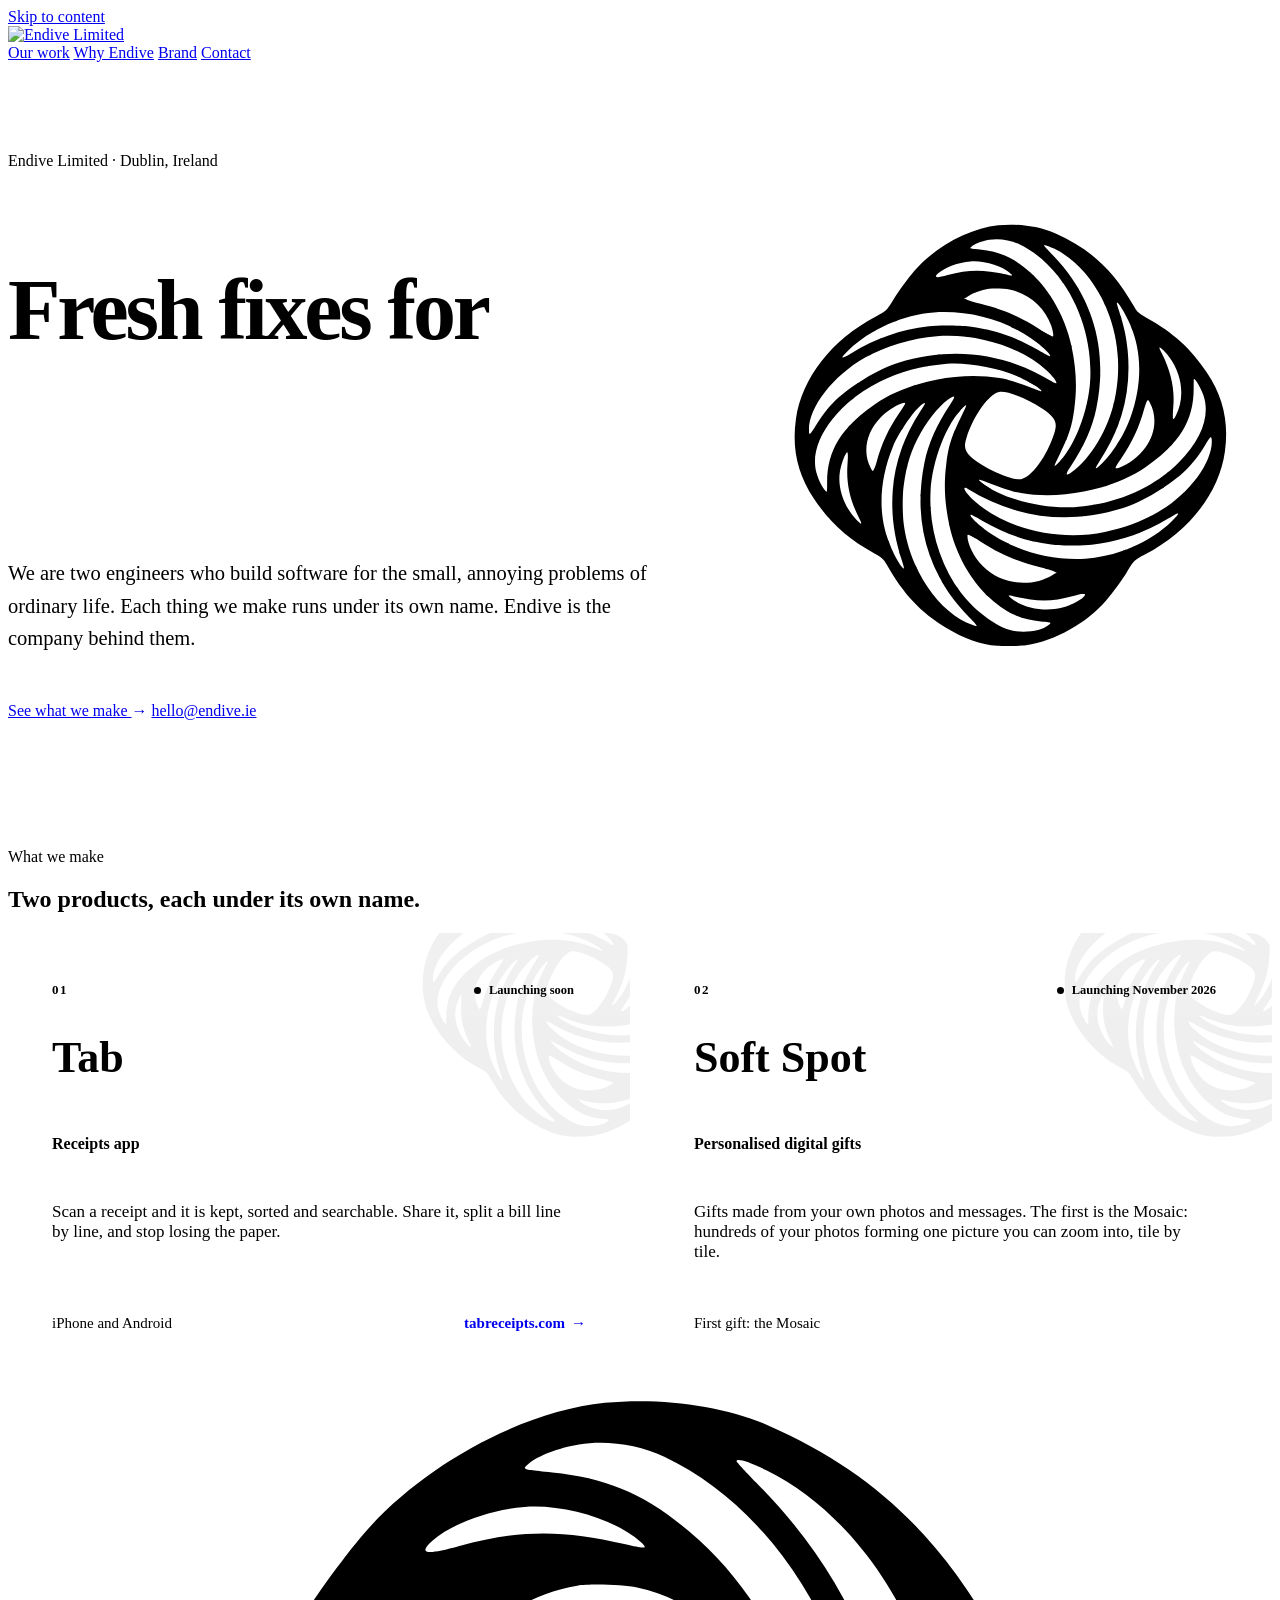
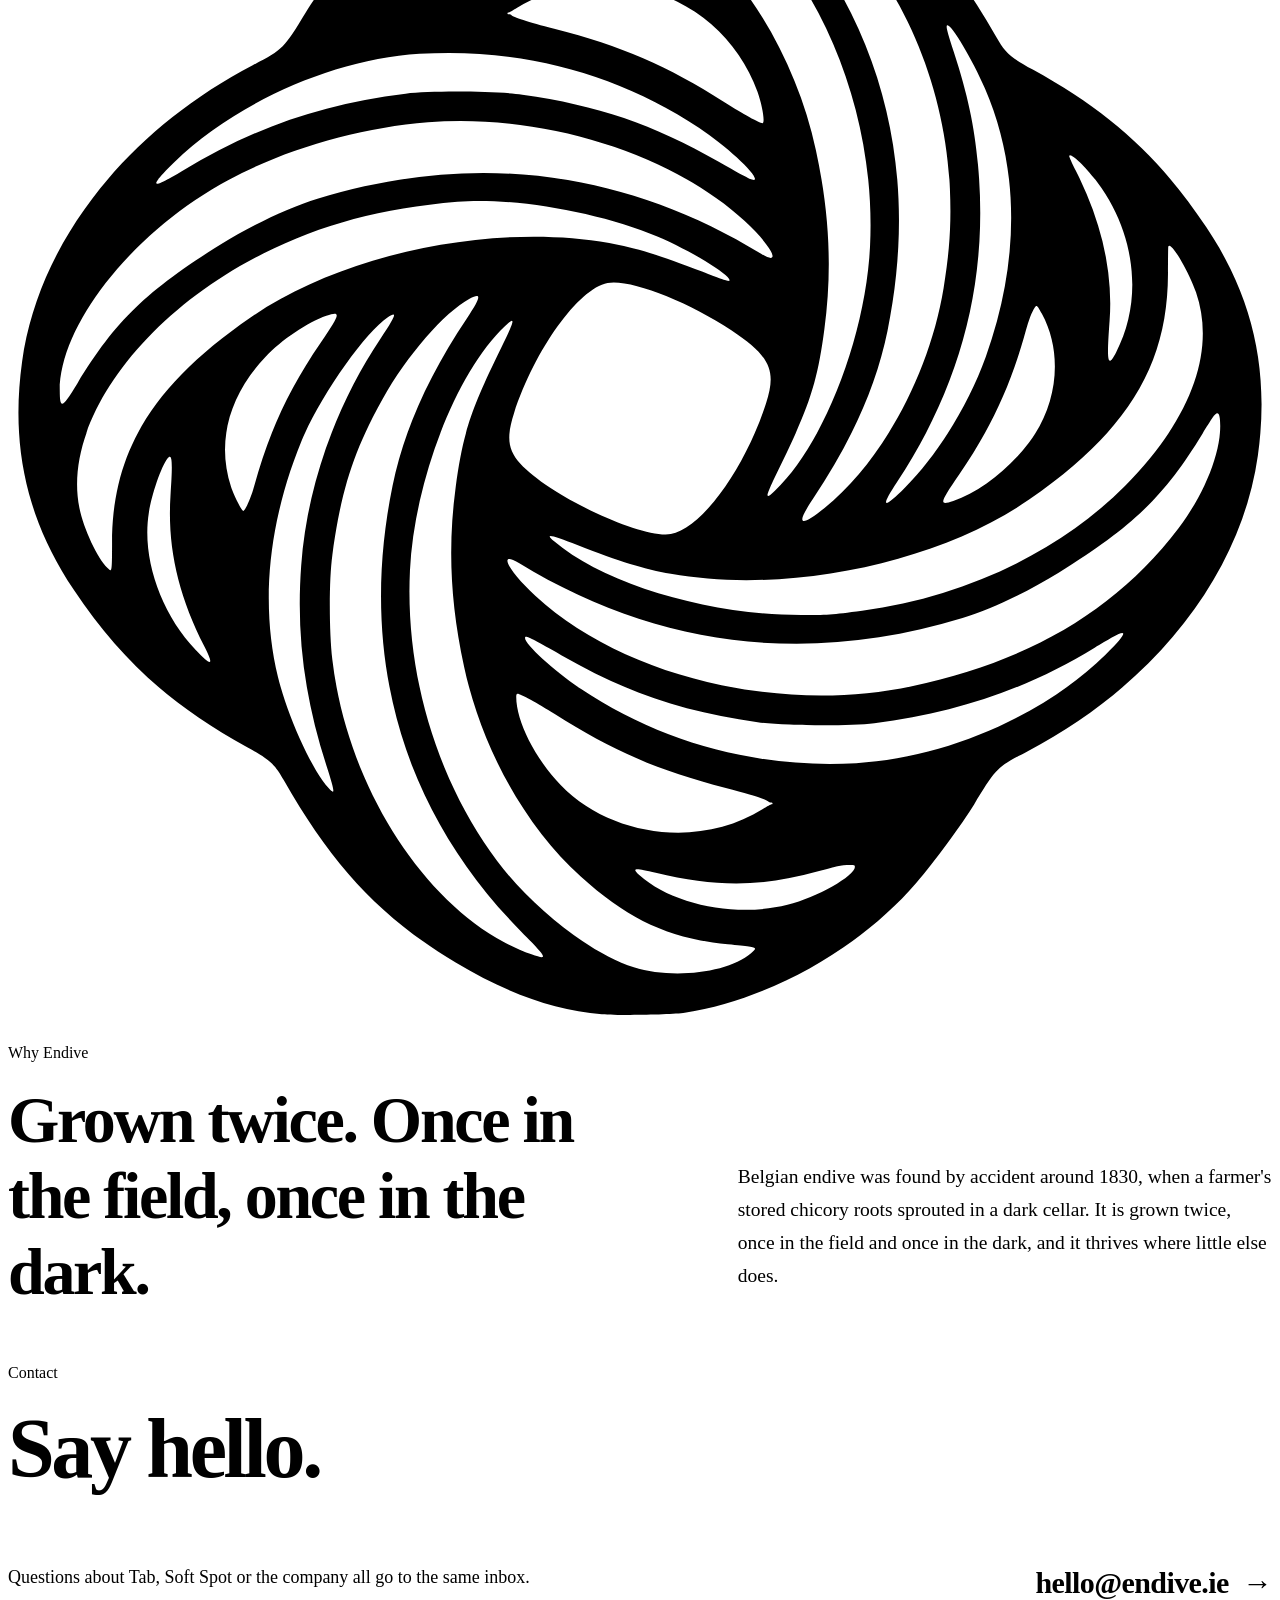
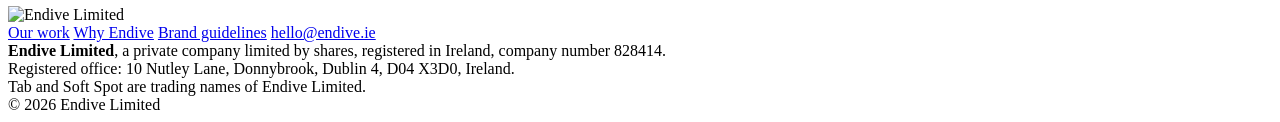
==== site/public/index.html @ 1403a579 "Rebrand the site with the new Endive logo and add brand guidelines - Home page rebuilt in the brand:" ====
<!doctype html>
<html lang="en-IE">
<head>
<meta charset="utf-8">
<meta name="viewport" content="width=device-width, initial-scale=1, viewport-fit=cover">
<title>Endive Limited · Fresh fixes for everyday life</title>
<meta name="description" content="Endive Limited is an Irish company of two engineers building software for the small, annoying problems of everyday life: Tab and Soft Spot.">
<link rel="canonical" href="https://endive.ie/">
<meta property="og:type" content="website">
<meta property="og:site_name" content="Endive Limited">
<meta property="og:title" content="Endive Limited · Fresh fixes for everyday life">
<meta property="og:description" content="Endive Limited is an Irish company of two engineers building software for the small, annoying problems of everyday life: Tab and Soft Spot.">
<meta property="og:url" content="https://endive.ie/">
<meta property="og:image" content="https://endive.ie/og-image.png">
<meta property="og:image:width" content="1200">
<meta property="og:image:height" content="630">
<meta property="og:image:alt" content="The Endive Limited logo">
<meta name="twitter:card" content="summary_large_image">
<link rel="icon" href="/favicon.ico" sizes="48x48">
<link rel="icon" href="/favicon.svg" type="image/svg+xml">
<link rel="apple-touch-icon" href="/apple-touch-icon.png">
<link rel="manifest" href="/site.webmanifest">
<meta name="theme-color" content="#F5F8F6" media="(prefers-color-scheme: light)">
<meta name="theme-color" content="#0B120E" media="(prefers-color-scheme: dark)">
<link rel="preconnect" href="https://fonts.googleapis.com">
<link rel="preconnect" href="https://fonts.gstatic.com" crossorigin>
<link rel="stylesheet" href="https://fonts.googleapis.com/css2?family=Montserrat:wght@400..800&display=swap">
<link rel="stylesheet" href="/assets/site.css">
<script src="/assets/site.js" defer></script>
<style>
/* Home: hero with the spinning emblem, the two products as cards, the name story on a deep-green band, then contact. */
.hero { padding-block: clamp(40px, 7vw, 96px) clamp(72px, 10vw, 128px); }
.hero .container { display: grid; grid-template-columns: minmax(0, 1.12fr) minmax(0, .88fr); gap: clamp(32px, 6vw, 88px); align-items: center; }
.hero-copy { display: grid; gap: 26px; justify-items: start; }
.hero h1 { font-size: clamp(44px, 7.2vw, 86px); letter-spacing: -0.038em; line-height: 1.0; font-weight: 750; }
.hero h1 .grad { background: linear-gradient(100deg, var(--green) 10%, var(--deep) 95%); -webkit-background-clip: text; background-clip: text; color: transparent; padding-bottom: .06em; }
@media (prefers-color-scheme: dark) { :root:not([data-theme="light"]) .hero h1 .grad { background-image: linear-gradient(100deg, #7DCAA1, #C6EBD6); } }
:root[data-theme="dark"] .hero h1 .grad { background-image: linear-gradient(100deg, #7DCAA1, #C6EBD6); }
.lede { font-size: clamp(18px, 1.75vw, 20.5px); color: var(--muted); max-width: 33em; line-height: 1.6; }
.stage { position: relative; display: grid; place-items: center; aspect-ratio: 1; border: 0; padding: 0; background: none; cursor: pointer; width: 100%; color: inherit; border-radius: 50%; -webkit-tap-highlight-color: transparent; }
.stage::before { content: ""; position: absolute; inset: 2%; border-radius: 50%; background: radial-gradient(circle at 50% 50%, var(--tint) 0%, var(--tint) 46%, transparent 70%); z-index: -1; }
.stage .emblem { width: 84%; }
.stage:focus-visible { outline-offset: 8px; }
@media (max-width: 860px) {
  .hero .container { grid-template-columns: 1fr; }
  .stage { order: -1; width: min(210px, 56vw); justify-self: start; margin-left: -3%; margin-bottom: -8px; }
}

/* Products */
.work { background: var(--surface); border-block: 1px solid var(--rule); }
.cards { display: grid; grid-template-columns: repeat(2, minmax(0, 1fr)); gap: 20px; }
.card { position: relative; overflow: hidden; isolation: isolate; background: var(--bg); border: 1px solid var(--rule); border-radius: 22px; padding: clamp(28px, 4vw, 44px); display: flex; flex-direction: column; gap: 16px; transition: transform .3s cubic-bezier(.2, .7, .2, 1), border-color .3s, box-shadow .3s; }
.card:hover { transform: translateY(-4px); border-color: color-mix(in srgb, var(--accent) 45%, var(--rule)); box-shadow: var(--shadow); }
.card-mark { position: absolute; z-index: -1; width: 320px; right: -110px; top: -110px; fill: var(--accent); opacity: .06; transition: transform 1.2s cubic-bezier(.2, .7, .2, 1); }
.card:hover .card-mark { transform: rotate(45deg); }
.card-top { display: flex; justify-content: space-between; align-items: center; gap: 12px; }
.num { font-size: 13px; font-weight: 700; letter-spacing: .12em; color: var(--muted); }
.pill { display: inline-flex; align-items: center; gap: 8px; font-size: 12.5px; font-weight: 700; padding: 6px 12px; border-radius: 999px; background: var(--tint); color: var(--accent); }
.pill::before { content: ""; width: 7px; height: 7px; border-radius: 50%; background: currentColor; }
.card h3 { font-size: clamp(34px, 3.8vw, 44px); margin-top: 12px; }
.kind { font-weight: 650; color: var(--accent); margin-top: -8px; }
.card p.desc { color: var(--muted); font-size: 17px; max-width: 30em; }
.card-foot { margin-top: auto; padding-top: 20px; border-top: 1px solid var(--rule); display: flex; justify-content: space-between; align-items: center; gap: 12px; flex-wrap: wrap; font-size: 15px; color: var(--muted); }
.card-foot a { font-weight: 650; text-decoration: none; display: inline-flex; gap: 6px; align-items: center; }
.card-foot a:hover .arrow { transform: translateX(3px); }
.arrow { display: inline-block; transition: transform .2s; }
@media (max-width: 760px) { .cards { grid-template-columns: 1fr; } }

/* Story */
.story .container { display: grid; grid-template-columns: minmax(0, 1.1fr) minmax(0, .9fr); gap: clamp(32px, 6vw, 96px); align-items: end; }
.story h2 { font-size: clamp(36px, 5.4vw, 66px); letter-spacing: -0.035em; margin-top: 20px; }
.story h2 span { color: var(--mint); }
.story p { font-size: clamp(17.5px, 1.6vw, 19.5px); color: var(--band-muted); line-height: 1.7; }
.story p + p { margin-top: 16px; }
.story strong { color: #FFFFFF; font-weight: 650; }
@media (max-width: 860px) { .story .container { grid-template-columns: 1fr; } }

/* Contact */
.contact .container { display: grid; grid-template-columns: minmax(0, 1fr) auto; gap: 32px 64px; align-items: end; }
.contact h2 { font-size: clamp(44px, 7vw, 84px); letter-spacing: -0.04em; }
.contact p { color: var(--muted); font-size: 18px; margin-top: 18px; max-width: 30em; }
.mail { display: inline-flex; align-items: center; gap: 14px; font-size: clamp(22px, 2.6vw, 30px); font-weight: 700; letter-spacing: -0.02em; text-decoration: none; color: var(--fg); padding-bottom: 6px; border-bottom: 3px solid var(--accent); }
.mail:hover { color: var(--accent); }
.mail:hover .arrow { transform: translateX(5px); }
@media (max-width: 760px) { .contact .container { grid-template-columns: 1fr; } }
</style>
</head>
<body>
<a class="skip" href="#main">Skip to content</a>
<header class="top">
  <div class="container">
    <a class="brandmark" href="/" aria-label="Endive Limited, home"><picture><source srcset="/brand/files/svg/endive-logo-horizontal-reversed.svg" media="(prefers-color-scheme: dark)"><img src="/brand/files/svg/endive-logo-horizontal.svg" alt="Endive Limited" width="117" height="40"></picture></a>
    <nav class="nav" aria-label="Main">
      <a class="opt" href="#work">Our work</a>
      <a class="opt" href="#story">Why Endive</a>
      <a href="/brand/">Brand</a>
      <a class="nav-cta" href="mailto:hello@endive.ie">Contact</a>
    </nav>
  </div>
</header>
<main id="main">
  <!-- ---------- Hero ---------- -->
  <section class="hero">
    <div class="container">
      <div class="hero-copy">
        <span class="eyebrow">Endive Limited · Dublin, Ireland</span>
        <h1>Fresh fixes for <span class="grad">everyday&nbsp;life.</span></h1>
        <p class="lede">We are two engineers who build software for the small, annoying problems of ordinary life. Each thing we make runs under its own name. Endive is the company behind them.</p>
        <div class="actions">
          <a class="btn primary" href="#work">See what we make <span class="arrow" aria-hidden="true">→</span></a>
          <a class="btn ghost" href="mailto:hello@endive.ie">hello@endive.ie</a>
        </div>
      </div>
      <button class="stage" type="button" data-replay="hero" aria-label="Spin the Endive emblem"><svg id="hero" class="emblem spin" viewBox="-1200 -1200 2400 2400" role="img" aria-label="Endive emblem"><defs><path id="hero-p" d="M-66.7 -1149C39.8 -1159.9 159.6 -1143.3 244.5 -1105.7C437.5 -1020.4 563.8 -903.1 676.5 -704.6C693.7 -674.4 702.7 -666.2 745.8 -642.5C892.3 -561.7 986.1 -476.5 1075.4 -343.1C1164.1 -210.7 1195.7 -71.1 1173.2 90C1141.9 314.4 977.5 525.6 735.4 652.1C677.4 682.4 676.6 683.3 634.4 752.8C612.3 789.2 557.9 863.1 524.8 901.6C417.8 1026.4 246.5 1122.6 85 1148.4C62.2 1152.1 -39.3 1153.7 -72.5 1150.9C-163.1 1143.4 -251.3 1112.2 -350 1052.9C-491.6 967.7 -583.3 870.4 -676.5 706.2C-693.7 675.9 -702.7 667.8 -745.8 644C-892.3 563.3 -986.1 478 -1075.4 344.7C-1164.1 212.2 -1195.7 72.7 -1173.2 -88.4C-1141.9 -312.9 -977.5 -524 -735.4 -650.6C-677.4 -680.9 -676.6 -681.7 -634.4 -751.2C-612.3 -787.6 -557.9 -861.5 -524.8 -900C-413.4 -1030 -224.3 -1132.8 -66.7 -1149ZM-61.7 -237.4C-117 -226.6 -199.5 -111.6 -239.2 10C-253.9 55.2 -251 79.4 -227.5 105.3C-172.1 166.6 3.7 249 58.5 239.4C116.3 229.2 198.4 116.6 239.2 -8.4C259.8 -71.6 247.4 -98 173.4 -147.5C89.5 -203.7 -19.9 -245.5 -61.7 -237.4ZM1087 18.7C1083.4 24 1075 37.3 1068.3 48.3C995.6 167.5 937 224.2 794.9 312.9C737.9 348.4 665.1 382.7 612.4 398.9C316.7 489.4 30.5 453.9 -229.9 294.4C-270.7 269.4 -251 308.4 -198.3 357C-31.9 510.4 265.7 581.7 516.3 528.2C740.8 480.3 904.3 383.4 1022.5 228.3C1070.4 165.5 1101.7 88.7 1101.7 34.2C1101.6 8.2 1097.2 3.5 1087 18.7ZM-402.5 -542.5C-539.6 -531.6 -686 -487.7 -797 -424.2C-969.3 -325.6 -1101.7 -155.4 -1101.7 -32.7C-1101.6 2.8 -1097.4 1 -1068.3 -46.7C-995.6 -165.9 -937 -222.6 -794.9 -311.3C-737.9 -346.8 -665.1 -381.2 -612.4 -397.3C-316.7 -487.8 -30.5 -452.3 229.9 -292.8C270.7 -267.8 251 -306.8 198.3 -355.4C59.5 -483.4 -185.3 -559.6 -402.5 -542.5ZM-115.8 -1070C-154.7 -1063.7 -195.2 -1048.1 -212 -1032.9C-216.1 -1029.2 -218.9 -1026.9 -218.6 -1025.1C-217.9 -1021.7 -205.3 -1020.6 -166.6 -1016.7C-55 -1005.6 21.2 -970.5 112.5 -888C217.9 -792.8 300.9 -643.5 334 -489.6C360.2 -367.7 365.1 -262.4 350 -148.9C337 -51 322.5 -5.5 270 102.5C236.5 171.2 235.1 176.9 256.1 157C348.6 69.9 428.6 -135.8 436.8 -307.5C451.9 -621.7 287.4 -933 46.1 -1046.7C-2.8 -1069.7 -63.4 -1078.5 -115.8 -1070ZM-256.1 -155.5C-348.6 -68.3 -428.6 137.4 -436.8 309.1C-446.2 504.8 -385.4 707 -271.2 860C-204.2 949.7 -92.8 1036.5 -11.7 1062.1C61.8 1085.3 168.7 1072.5 210.8 1035.5C215.5 1031.3 218.8 1028.6 218.5 1026.7C217.8 1023.2 204.9 1022.1 166.6 1018.3C55 1007.1 -21.2 972 -112.5 889.6C-217.9 794.4 -300.9 645 -334 491.2C-360.2 369.3 -365.1 264 -350 150.5C-337 52.6 -322.5 7.1 -270 -100.9C-236.5 -169.6 -235.1 -175.4 -256.1 -155.5ZM1003 -306.3C1002.8 -305.6 1002.6 -282.2 1002.5 -254.2C1002 -79.9 924.8 45.3 738.8 173.9C563.7 294.8 278.9 353.9 58.4 314.9C9.3 306.3 -39.4 291.2 -117.8 260.5C-172.4 239.1 -181.1 237.7 -163 253.2C-68.5 334.1 129.3 393.2 305.8 393.2C355 393.2 363.3 392.6 421.7 384.8C615.5 358.9 798.4 272.2 920.8 148.3C1046.6 21 1094 -108.3 1055.7 -219.6C1040.8 -262.7 1006.5 -319.3 1003 -306.3ZM-346.7 -391.6C-491 -379.1 -604.2 -348.9 -715.2 -293.3C-947.1 -177.1 -1096.6 29.6 -1064.5 189.5C-1056.5 229.2 -1030.1 285.7 -1011 304C-1008.4 306.5 -1006.7 308.2 -1005.4 307.9C-1002.5 307.1 -1002.5 295.3 -1002.4 256.1C-1002.2 81.7 -925 -43.6 -738.8 -172.3C-563.7 -293.2 -278.9 -352.3 -58.4 -313.4C-9.3 -304.7 39.4 -289.7 117.8 -259C163.9 -240.9 170 -239 170 -243C170 -253.6 92.1 -300.7 34.1 -325.1C-76.4 -371.8 -241.8 -400.6 -346.7 -391.6ZM-323.7 -207.3C-371.6 -181.3 -442.8 -99.1 -488.7 -16.9C-543.6 81.5 -566.9 153.6 -584.1 279.1C-590.5 325.6 -590.6 422.9 -584.2 477.5C-554.7 730.9 -391.6 972.3 -206.1 1037.3C-173.6 1048.7 -175 1045.5 -225.4 994.3C-451.3 765.1 -536 471.7 -469.9 148C-448.6 43.8 -402.4 -60.3 -328.5 -170.6C-301.5 -210.9 -300.3 -220 -323.7 -207.3ZM183.3 -1038.2C183.3 -1036.7 202.3 -1016.2 225.4 -992.8C451.3 -763.6 536 -470.2 469.9 -146.4C448.6 -42.2 402.4 61.9 328.5 172.2C295.3 221.8 302.9 228.1 350.4 189.9C459.1 102.5 549.8 -65 576.4 -227.5C588 -298.2 591.3 -349.6 588.4 -416.7C577.2 -677.6 436 -923.3 241.7 -1020.2C208 -1037 183.3 -1044.6 183.3 -1038.2ZM896.7 435.4C888.9 439.8 873.9 448.7 863.3 455.2C737.4 532.4 601.6 578.9 445 598.4C396.5 604.4 272.3 603.4 223.4 596.6C80.8 576.6 -24.6 540.7 -149.5 469.4C-210.1 434.8 -218.3 430.9 -218.3 436.8C-218.3 449 -162.5 499.9 -112.5 533.3C41.3 636 223.2 685 410.5 674.3C580.7 664.6 767.1 583.5 884.3 468.1C924 429.1 928.3 417.6 896.7 435.4ZM-418.8 -672.5C-582 -662.3 -770 -579.1 -884.3 -466.6C-933.9 -417.8 -930.1 -413.3 -870 -449.6C-732.9 -532.6 -605 -576.9 -445 -596.8C-396.5 -602.9 -272.3 -601.8 -223.4 -595C-80.8 -575 24.6 -539.1 149.5 -467.8C210.1 -433.2 218.3 -429.3 218.3 -435.2C218.3 -447.4 162.5 -498.3 112.5 -531.7C-42.8 -635.4 -228.2 -684.5 -418.8 -672.5ZM-235 548.4C-235 595 -199.2 665.9 -150.2 716.3C-53.7 815.7 115.9 835.7 233.3 761.6C241.3 756.6 248.7 752.5 249.8 752.5C250.8 752.5 251.7 751.7 251.7 750.8C251.7 749.9 250.2 749.1 248.4 749.1C246.7 749.1 244.8 748.4 244.3 747.6C241.7 743.5 213 734.3 162.9 721.5C35.3 688.9 -51.8 651.3 -161.9 581.2C-194.6 560.3 -227.2 542.5 -232.5 542.5C-234.3 542.5 -235 544.2 -235 548.4ZM-119.2 -801.9C-159.9 -795.2 -202.1 -779.7 -233.3 -760C-241.3 -755 -248.7 -750.9 -249.8 -750.9C-250.8 -750.9 -251.7 -750.1 -251.7 -749.2C-251.7 -748.3 -250.2 -747.5 -248.4 -747.5C-246.7 -747.5 -244.8 -746.9 -244.3 -746C-241.7 -742 -213 -732.8 -162.9 -719.9C-35.3 -687.4 51.8 -649.7 161.9 -579.6C194.6 -558.8 227.2 -540.9 232.5 -540.9C237.8 -540.9 232.7 -573.2 223.1 -600.4C187.7 -700.9 101.4 -775.7 -5.6 -798.6C-30.4 -803.9 -95.4 -805.8 -119.2 -801.9ZM-478.8 -172.4C-522.6 -143.5 -609.1 -19.2 -642.7 62.8C-705.6 216.3 -721.2 372.8 -687.4 510.7C-668.7 586.7 -623.3 686.3 -590.9 722.2C-578.4 735.9 -579.1 729.6 -595.3 679.4C-637.8 547.4 -652.8 428.6 -643.3 299.1C-632.4 149.7 -578.7 -3.2 -491.6 -133.5C-462.9 -176.5 -460.1 -184.8 -478.8 -172.4ZM582.7 -726.1C581.1 -723.6 583.8 -713.1 595.7 -676.3C622.2 -594.6 634.8 -536 641.7 -462.5C662 -245.2 611.3 -45.9 488.4 140.1C455.6 189.7 461 193.5 503.3 150.9C565.7 88.1 624 -6.4 656.6 -97.3C721.3 -278 720.8 -455 655 -606.7C629.7 -665.1 587.7 -734.3 582.7 -726.1ZM749.3 -190.5C743.9 -182.2 738.2 -167.3 732.5 -146.7C703.9 -42.6 666.2 38.7 606 126.1C568.4 180.8 567.3 186 594.8 176.7C644.2 159.9 700.3 116.7 738.3 66.1C793.6 -7.2 803.4 -104.3 763.1 -178.8C754.2 -195.3 753.1 -196.3 749.3 -190.5ZM-595.5 -175C-631.6 -162.4 -680.4 -129.4 -711.3 -96.8C-781 -23.2 -804.4 65.5 -776.4 149.9C-770.7 167.2 -755.6 196.2 -752.8 195.4C-748.9 194.3 -738.2 169.5 -732.5 148.3C-704.4 45.3 -666.2 -37.1 -606 -124.6C-568.4 -179.3 -567.2 -184.9 -595.5 -175ZM-219.2 -951.5C-285.7 -946.2 -358.4 -919.3 -394.8 -886.6C-422 -862.2 -406.1 -859.2 -342.8 -877C-232.9 -907.8 -146.6 -908.9 -29.9 -880.8C11 -871 16.2 -871.7 1.4 -884.9C-46 -927.6 -144.8 -957.4 -219.2 -951.5ZM375 869.9C370 871 353.5 875.4 338.3 879.6C232 909.4 145.4 910.2 29.9 882.4C-11 872.6 -16.2 873.3 -1.4 886.5C61.6 943.2 183.4 967.8 280 943.4C339.6 928.3 416.3 883.3 407.3 868.8C406.1 866.8 385.5 867.5 375 869.9ZM815 -478.1C815 -476.5 820.5 -464.3 827.3 -451C876.6 -353.9 898.4 -257.7 891.7 -166.7C885.7 -85 887.8 -74.8 903.9 -105.6C955.5 -204.4 941.5 -331.3 868.3 -428.7C844.3 -460.6 815 -487.7 815 -478.1ZM-897.2 96.1C-909.3 112.3 -926.7 162.6 -932.5 198.3C-946.5 284.1 -910.8 388.9 -843.5 459.6C-812.8 491.9 -808.3 490 -827.3 452.6C-877.7 353.5 -897.9 262.5 -891.4 164.9C-887 99.9 -888.4 84.4 -897.2 96.1Z"/><clipPath id="hero-c0"><path clip-rule="evenodd" d="M312 0A312 312 0 1 0 -312 0A312 312 0 1 0 312 0Z"/></clipPath><clipPath id="hero-c1"><path clip-rule="evenodd" d="M594 0A594 594 0 1 0 -594 0A594 594 0 1 0 594 0ZM306 0A306 306 0 1 0 -306 0A306 306 0 1 0 306 0Z"/></clipPath><clipPath id="hero-c2"><path clip-rule="evenodd" d="M888 0A888 888 0 1 0 -888 0A888 888 0 1 0 888 0ZM588 0A588 588 0 1 0 -588 0A588 588 0 1 0 588 0Z"/></clipPath><clipPath id="hero-c3"><path clip-rule="evenodd" d="M1440 0A1440 1440 0 1 0 -1440 0A1440 1440 0 1 0 1440 0ZM882 0A882 882 0 1 0 -882 0A882 882 0 1 0 882 0Z"/></clipPath></defs><g class="rings"><g class="ring r3"><use href="#hero-p" clip-path="url(#hero-c3)"/></g><g class="ring r2"><use href="#hero-p" clip-path="url(#hero-c2)"/></g><g class="ring r1"><use href="#hero-p" clip-path="url(#hero-c1)"/></g><g class="ring r0"><use href="#hero-p" clip-path="url(#hero-c0)"/></g></g></svg></button>
    </div>
  </section>

  <!-- ---------- Products (registered business names only) ---------- -->
  <section id="work" class="section work">
    <div class="container">
      <div class="section-head reveal">
        <span class="eyebrow">What we make</span>
        <h2>Two products, each under its own name.</h2>
      </div>
      <div class="cards">
        <article class="card reveal">
          <svg class="card-mark" viewBox="-1200 -1200 2400 2400" aria-hidden="true" focusable="false"><use href="#hero-p"/></svg>
          <div class="card-top"><span class="num">01</span><span class="pill">Launching soon</span></div>
          <h3>Tab</h3>
          <p class="kind">Receipts app</p>
          <p class="desc">Scan a receipt and it is kept, sorted and searchable. Share it, split a bill line by line, and stop losing the paper.</p>
          <div class="card-foot"><span>iPhone and Android</span><a href="https://tabreceipts.com">tabreceipts.com <span class="arrow" aria-hidden="true">→</span></a></div>
        </article>
        <article class="card reveal">
          <svg class="card-mark" viewBox="-1200 -1200 2400 2400" aria-hidden="true" focusable="false"><use href="#hero-p"/></svg>
          <div class="card-top"><span class="num">02</span><span class="pill">Launching November 2026</span></div>
          <h3>Soft Spot</h3>
          <p class="kind">Personalised digital gifts</p>
          <p class="desc">Gifts made from your own photos and messages. The first is the Mosaic: hundreds of your photos forming one picture you can zoom into, tile by tile.</p>
          <div class="card-foot"><span>First gift: the Mosaic</span></div>
        </article>
      </div>
    </div>
  </section>

  <!-- ---------- Name story ---------- -->
  <section id="story" class="section band story">
    <svg class="band-mark" viewBox="-1200 -1200 2400 2400" aria-hidden="true" focusable="false"><use href="#hero-p"/></svg>
    <div class="container">
      <div class="reveal">
        <span class="eyebrow">Why Endive</span>
        <h2>Grown twice. <span>Once in the field, once in the dark.</span></h2>
      </div>
      <div class="reveal">
        <p>Belgian endive was found by accident around 1830, when a farmer's stored chicory roots sprouted in a dark cellar. It is grown twice, once in the field and once in the dark, and it thrives where little else does.</p>
        <p><strong>That is roughly how we like to work.</strong></p>
      </div>
    </div>
  </section>

  <!-- ---------- Contact ---------- -->
  <section id="contact" class="section contact">
    <div class="container reveal">
      <div>
        <span class="eyebrow">Contact</span>
        <h2 style="margin-top:18px">Say hello.</h2>
        <p>Questions about Tab, Soft Spot or the company all go to the same inbox.</p>
      </div>
      <a class="mail" href="mailto:hello@endive.ie">hello@endive.ie <span class="arrow" aria-hidden="true">→</span></a>
    </div>
  </section>
</main>
<footer class="foot">
  <div class="container">
    <div class="foot-brand">
      <picture><source srcset="/brand/files/svg/endive-logo-horizontal-reversed.svg" media="(prefers-color-scheme: dark)"><img src="/brand/files/svg/endive-logo-horizontal.svg" alt="Endive Limited" width="129" height="44"></picture>
      <nav class="foot-links" aria-label="Footer">
        <a href="#work">Our work</a>
        <a href="#story">Why Endive</a>
        <a href="/brand/">Brand guidelines</a>
        <a href="mailto:hello@endive.ie">hello@endive.ie</a>
      </nav>
    </div>
    <div class="legal">
      <div><strong>Endive Limited</strong>, a private company limited by shares, registered in Ireland, company number 828414.</div>
      <div>Registered office: 10 Nutley Lane, Donnybrook, Dublin 4, D04 X3D0, Ireland.</div>
      <div>Tab and Soft Spot are trading names of Endive Limited.</div>
      <div>© <span id="year">2026</span> Endive Limited</div>
    </div>
  </div>
</footer>
</body>
</html>
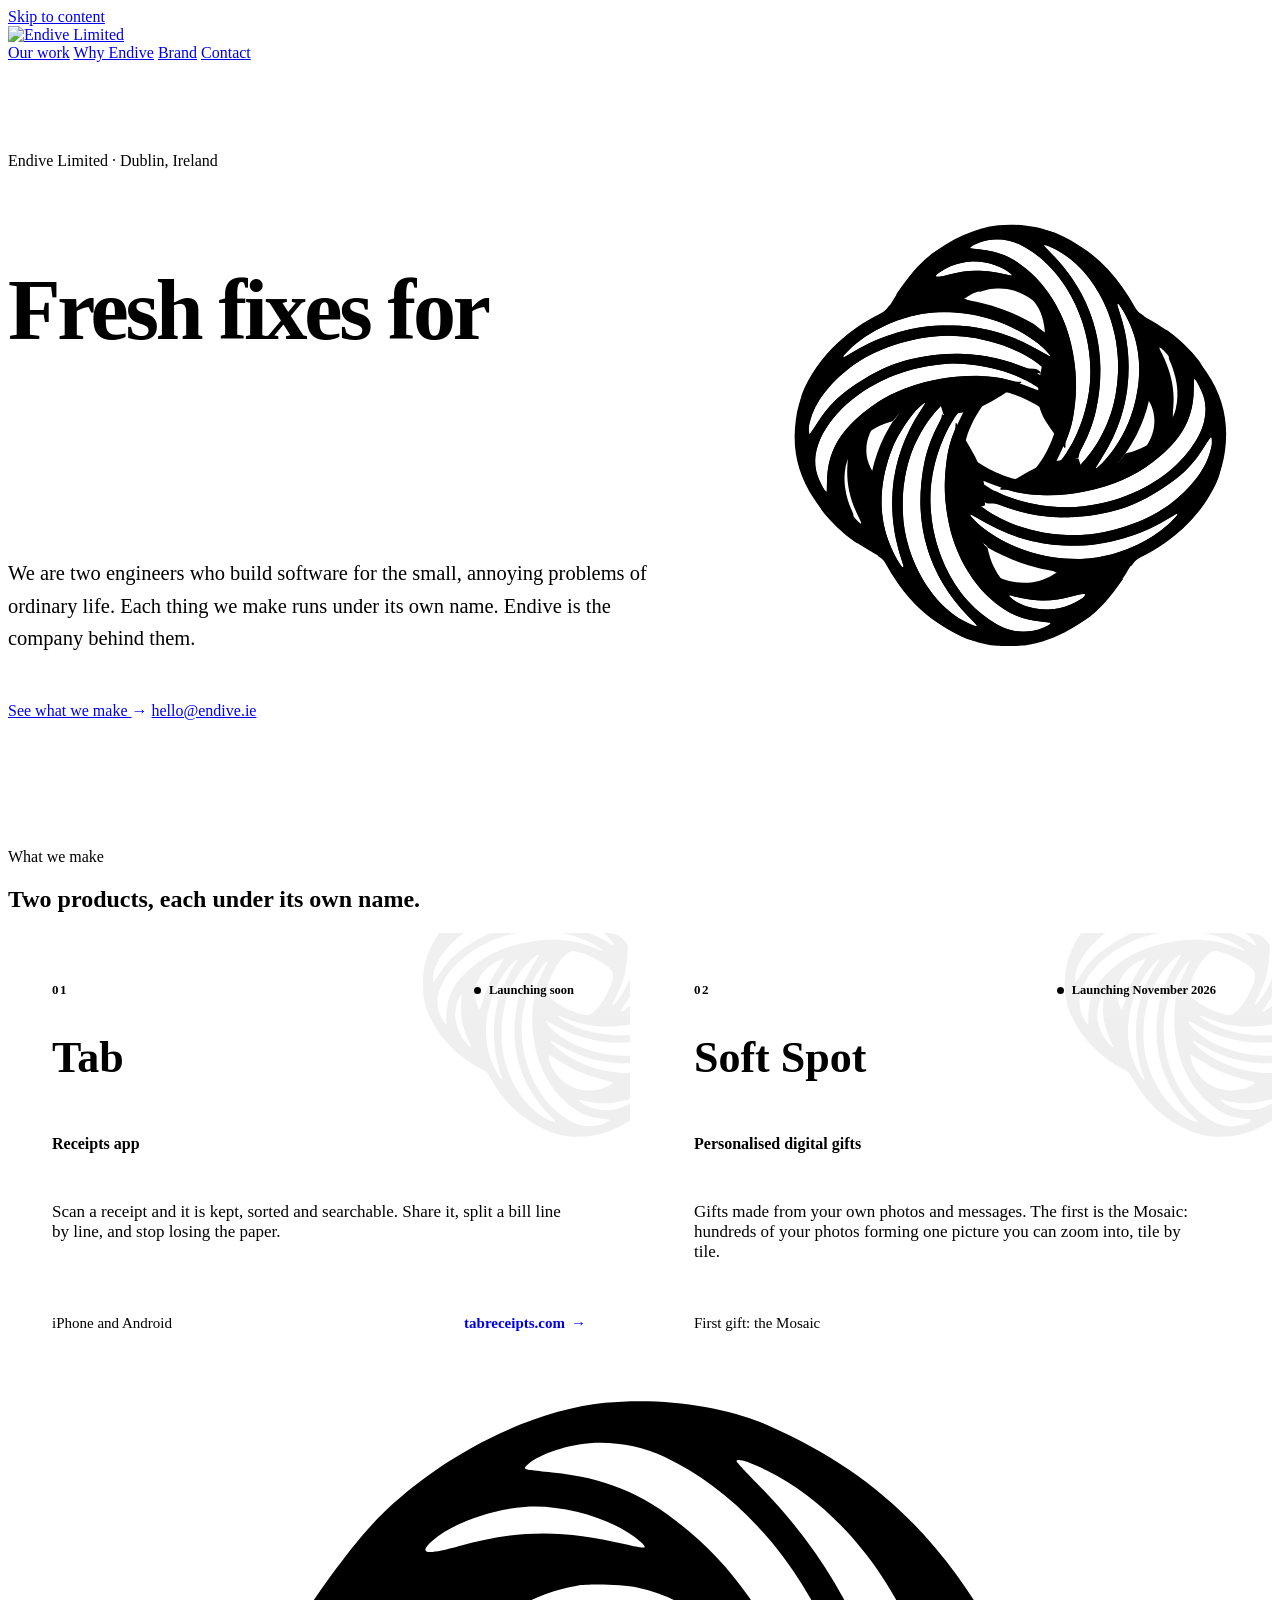
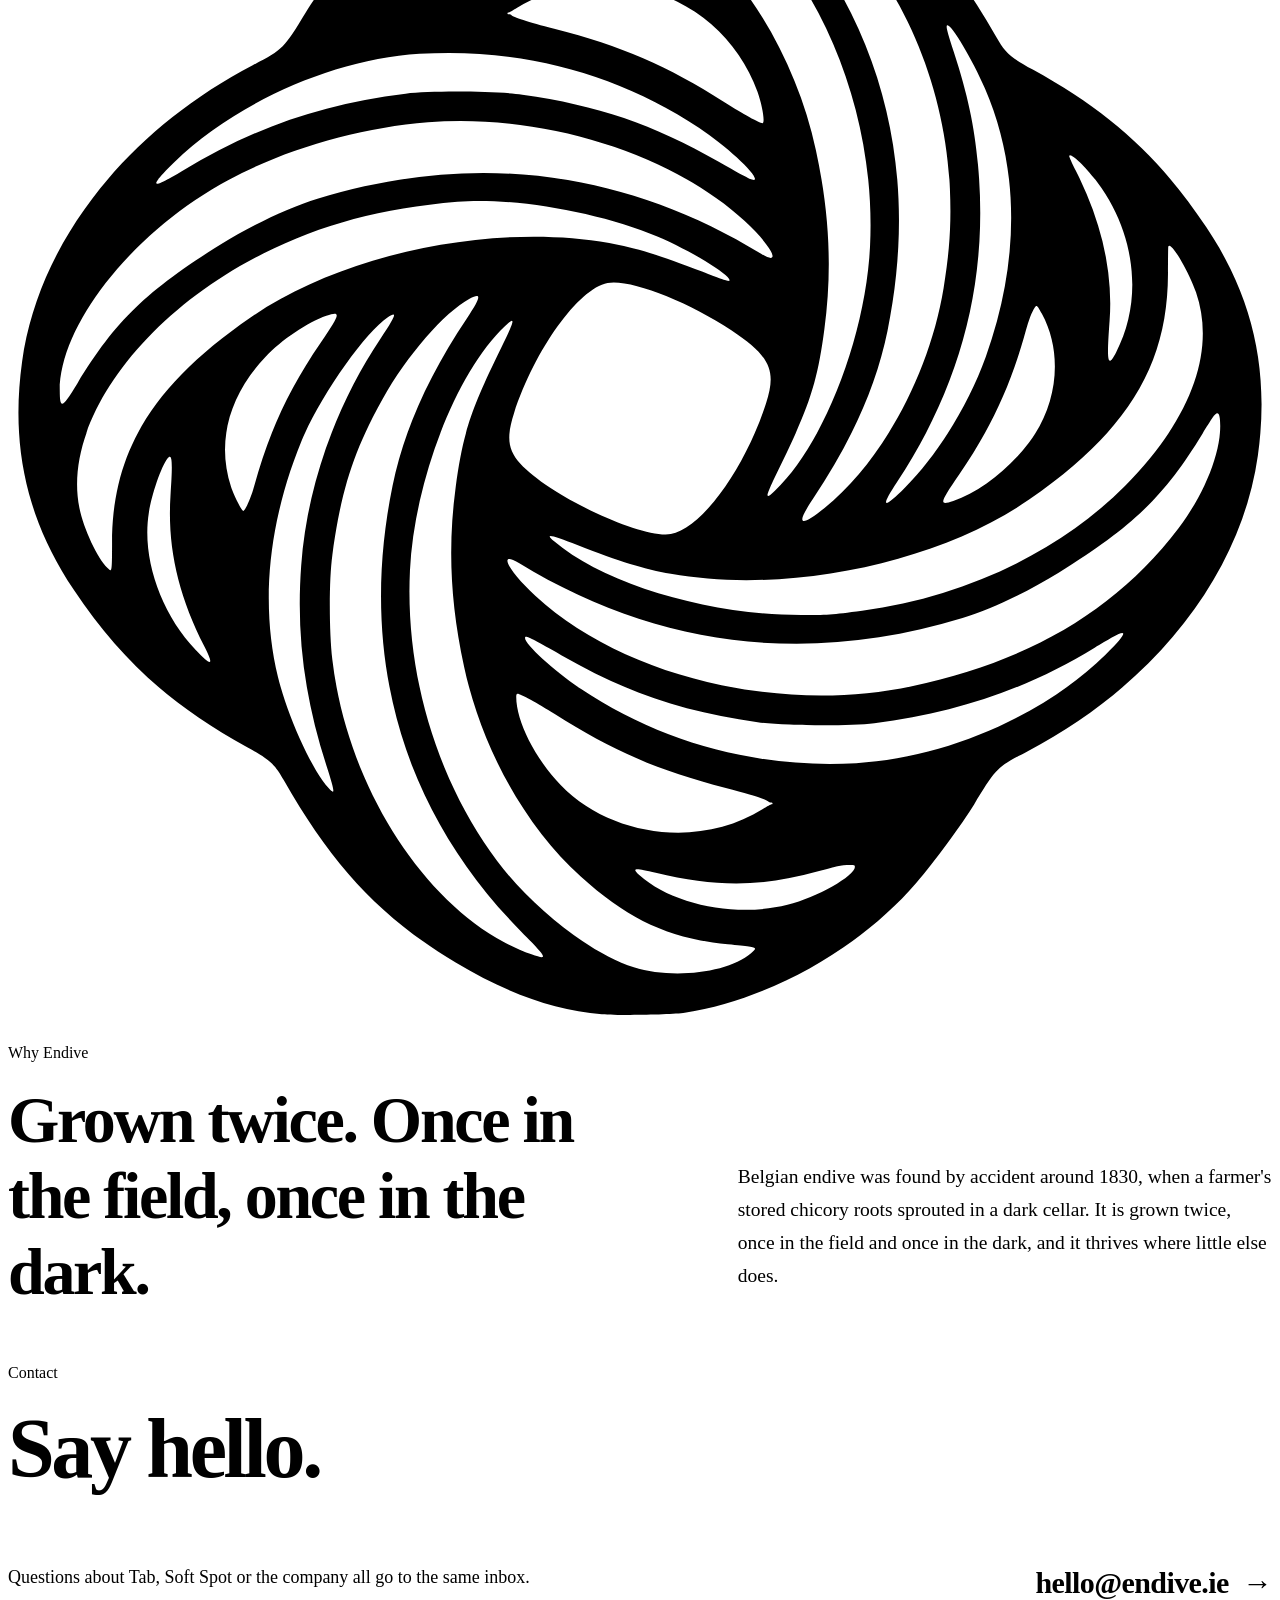
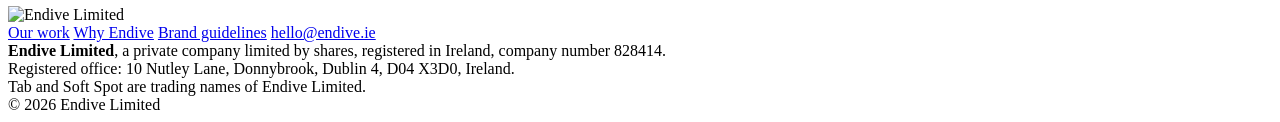
==== commit 441d0e26: "Spin each of the emblem's four ribbons on its own axis The emblem was previously sliced into concent" ====
--- a/site/public/index.html
+++ b/site/public/index.html
@@ -111,7 +111,7 @@
           <a class="btn ghost" href="mailto:hello@endive.ie">hello@endive.ie</a>
         </div>
       </div>
-      <button class="stage" type="button" data-replay="hero" aria-label="Spin the Endive emblem"><svg id="hero" class="emblem spin" viewBox="-1200 -1200 2400 2400" role="img" aria-label="Endive emblem"><defs><path id="hero-p" d="M-66.7 -1149C39.8 -1159.9 159.6 -1143.3 244.5 -1105.7C437.5 -1020.4 563.8 -903.1 676.5 -704.6C693.7 -674.4 702.7 -666.2 745.8 -642.5C892.3 -561.7 986.1 -476.5 1075.4 -343.1C1164.1 -210.7 1195.7 -71.1 1173.2 90C1141.9 314.4 977.5 525.6 735.4 652.1C677.4 682.4 676.6 683.3 634.4 752.8C612.3 789.2 557.9 863.1 524.8 901.6C417.8 1026.4 246.5 1122.6 85 1148.4C62.2 1152.1 -39.3 1153.7 -72.5 1150.9C-163.1 1143.4 -251.3 1112.2 -350 1052.9C-491.6 967.7 -583.3 870.4 -676.5 706.2C-693.7 675.9 -702.7 667.8 -745.8 644C-892.3 563.3 -986.1 478 -1075.4 344.7C-1164.1 212.2 -1195.7 72.7 -1173.2 -88.4C-1141.9 -312.9 -977.5 -524 -735.4 -650.6C-677.4 -680.9 -676.6 -681.7 -634.4 -751.2C-612.3 -787.6 -557.9 -861.5 -524.8 -900C-413.4 -1030 -224.3 -1132.8 -66.7 -1149ZM-61.7 -237.4C-117 -226.6 -199.5 -111.6 -239.2 10C-253.9 55.2 -251 79.4 -227.5 105.3C-172.1 166.6 3.7 249 58.5 239.4C116.3 229.2 198.4 116.6 239.2 -8.4C259.8 -71.6 247.4 -98 173.4 -147.5C89.5 -203.7 -19.9 -245.5 -61.7 -237.4ZM1087 18.7C1083.4 24 1075 37.3 1068.3 48.3C995.6 167.5 937 224.2 794.9 312.9C737.9 348.4 665.1 382.7 612.4 398.9C316.7 489.4 30.5 453.9 -229.9 294.4C-270.7 269.4 -251 308.4 -198.3 357C-31.9 510.4 265.7 581.7 516.3 528.2C740.8 480.3 904.3 383.4 1022.5 228.3C1070.4 165.5 1101.7 88.7 1101.7 34.2C1101.6 8.2 1097.2 3.5 1087 18.7ZM-402.5 -542.5C-539.6 -531.6 -686 -487.7 -797 -424.2C-969.3 -325.6 -1101.7 -155.4 -1101.7 -32.7C-1101.6 2.8 -1097.4 1 -1068.3 -46.7C-995.6 -165.9 -937 -222.6 -794.9 -311.3C-737.9 -346.8 -665.1 -381.2 -612.4 -397.3C-316.7 -487.8 -30.5 -452.3 229.9 -292.8C270.7 -267.8 251 -306.8 198.3 -355.4C59.5 -483.4 -185.3 -559.6 -402.5 -542.5ZM-115.8 -1070C-154.7 -1063.7 -195.2 -1048.1 -212 -1032.9C-216.1 -1029.2 -218.9 -1026.9 -218.6 -1025.1C-217.9 -1021.7 -205.3 -1020.6 -166.6 -1016.7C-55 -1005.6 21.2 -970.5 112.5 -888C217.9 -792.8 300.9 -643.5 334 -489.6C360.2 -367.7 365.1 -262.4 350 -148.9C337 -51 322.5 -5.5 270 102.5C236.5 171.2 235.1 176.9 256.1 157C348.6 69.9 428.6 -135.8 436.8 -307.5C451.9 -621.7 287.4 -933 46.1 -1046.7C-2.8 -1069.7 -63.4 -1078.5 -115.8 -1070ZM-256.1 -155.5C-348.6 -68.3 -428.6 137.4 -436.8 309.1C-446.2 504.8 -385.4 707 -271.2 860C-204.2 949.7 -92.8 1036.5 -11.7 1062.1C61.8 1085.3 168.7 1072.5 210.8 1035.5C215.5 1031.3 218.8 1028.6 218.5 1026.7C217.8 1023.2 204.9 1022.1 166.6 1018.3C55 1007.1 -21.2 972 -112.5 889.6C-217.9 794.4 -300.9 645 -334 491.2C-360.2 369.3 -365.1 264 -350 150.5C-337 52.6 -322.5 7.1 -270 -100.9C-236.5 -169.6 -235.1 -175.4 -256.1 -155.5ZM1003 -306.3C1002.8 -305.6 1002.6 -282.2 1002.5 -254.2C1002 -79.9 924.8 45.3 738.8 173.9C563.7 294.8 278.9 353.9 58.4 314.9C9.3 306.3 -39.4 291.2 -117.8 260.5C-172.4 239.1 -181.1 237.7 -163 253.2C-68.5 334.1 129.3 393.2 305.8 393.2C355 393.2 363.3 392.6 421.7 384.8C615.5 358.9 798.4 272.2 920.8 148.3C1046.6 21 1094 -108.3 1055.7 -219.6C1040.8 -262.7 1006.5 -319.3 1003 -306.3ZM-346.7 -391.6C-491 -379.1 -604.2 -348.9 -715.2 -293.3C-947.1 -177.1 -1096.6 29.6 -1064.5 189.5C-1056.5 229.2 -1030.1 285.7 -1011 304C-1008.4 306.5 -1006.7 308.2 -1005.4 307.9C-1002.5 307.1 -1002.5 295.3 -1002.4 256.1C-1002.2 81.7 -925 -43.6 -738.8 -172.3C-563.7 -293.2 -278.9 -352.3 -58.4 -313.4C-9.3 -304.7 39.4 -289.7 117.8 -259C163.9 -240.9 170 -239 170 -243C170 -253.6 92.1 -300.7 34.1 -325.1C-76.4 -371.8 -241.8 -400.6 -346.7 -391.6ZM-323.7 -207.3C-371.6 -181.3 -442.8 -99.1 -488.7 -16.9C-543.6 81.5 -566.9 153.6 -584.1 279.1C-590.5 325.6 -590.6 422.9 -584.2 477.5C-554.7 730.9 -391.6 972.3 -206.1 1037.3C-173.6 1048.7 -175 1045.5 -225.4 994.3C-451.3 765.1 -536 471.7 -469.9 148C-448.6 43.8 -402.4 -60.3 -328.5 -170.6C-301.5 -210.9 -300.3 -220 -323.7 -207.3ZM183.3 -1038.2C183.3 -1036.7 202.3 -1016.2 225.4 -992.8C451.3 -763.6 536 -470.2 469.9 -146.4C448.6 -42.2 402.4 61.9 328.5 172.2C295.3 221.8 302.9 228.1 350.4 189.9C459.1 102.5 549.8 -65 576.4 -227.5C588 -298.2 591.3 -349.6 588.4 -416.7C577.2 -677.6 436 -923.3 241.7 -1020.2C208 -1037 183.3 -1044.6 183.3 -1038.2ZM896.7 435.4C888.9 439.8 873.9 448.7 863.3 455.2C737.4 532.4 601.6 578.9 445 598.4C396.5 604.4 272.3 603.4 223.4 596.6C80.8 576.6 -24.6 540.7 -149.5 469.4C-210.1 434.8 -218.3 430.9 -218.3 436.8C-218.3 449 -162.5 499.9 -112.5 533.3C41.3 636 223.2 685 410.5 674.3C580.7 664.6 767.1 583.5 884.3 468.1C924 429.1 928.3 417.6 896.7 435.4ZM-418.8 -672.5C-582 -662.3 -770 -579.1 -884.3 -466.6C-933.9 -417.8 -930.1 -413.3 -870 -449.6C-732.9 -532.6 -605 -576.9 -445 -596.8C-396.5 -602.9 -272.3 -601.8 -223.4 -595C-80.8 -575 24.6 -539.1 149.5 -467.8C210.1 -433.2 218.3 -429.3 218.3 -435.2C218.3 -447.4 162.5 -498.3 112.5 -531.7C-42.8 -635.4 -228.2 -684.5 -418.8 -672.5ZM-235 548.4C-235 595 -199.2 665.9 -150.2 716.3C-53.7 815.7 115.9 835.7 233.3 761.6C241.3 756.6 248.7 752.5 249.8 752.5C250.8 752.5 251.7 751.7 251.7 750.8C251.7 749.9 250.2 749.1 248.4 749.1C246.7 749.1 244.8 748.4 244.3 747.6C241.7 743.5 213 734.3 162.9 721.5C35.3 688.9 -51.8 651.3 -161.9 581.2C-194.6 560.3 -227.2 542.5 -232.5 542.5C-234.3 542.5 -235 544.2 -235 548.4ZM-119.2 -801.9C-159.9 -795.2 -202.1 -779.7 -233.3 -760C-241.3 -755 -248.7 -750.9 -249.8 -750.9C-250.8 -750.9 -251.7 -750.1 -251.7 -749.2C-251.7 -748.3 -250.2 -747.5 -248.4 -747.5C-246.7 -747.5 -244.8 -746.9 -244.3 -746C-241.7 -742 -213 -732.8 -162.9 -719.9C-35.3 -687.4 51.8 -649.7 161.9 -579.6C194.6 -558.8 227.2 -540.9 232.5 -540.9C237.8 -540.9 232.7 -573.2 223.1 -600.4C187.7 -700.9 101.4 -775.7 -5.6 -798.6C-30.4 -803.9 -95.4 -805.8 -119.2 -801.9ZM-478.8 -172.4C-522.6 -143.5 -609.1 -19.2 -642.7 62.8C-705.6 216.3 -721.2 372.8 -687.4 510.7C-668.7 586.7 -623.3 686.3 -590.9 722.2C-578.4 735.9 -579.1 729.6 -595.3 679.4C-637.8 547.4 -652.8 428.6 -643.3 299.1C-632.4 149.7 -578.7 -3.2 -491.6 -133.5C-462.9 -176.5 -460.1 -184.8 -478.8 -172.4ZM582.7 -726.1C581.1 -723.6 583.8 -713.1 595.7 -676.3C622.2 -594.6 634.8 -536 641.7 -462.5C662 -245.2 611.3 -45.9 488.4 140.1C455.6 189.7 461 193.5 503.3 150.9C565.7 88.1 624 -6.4 656.6 -97.3C721.3 -278 720.8 -455 655 -606.7C629.7 -665.1 587.7 -734.3 582.7 -726.1ZM749.3 -190.5C743.9 -182.2 738.2 -167.3 732.5 -146.7C703.9 -42.6 666.2 38.7 606 126.1C568.4 180.8 567.3 186 594.8 176.7C644.2 159.9 700.3 116.7 738.3 66.1C793.6 -7.2 803.4 -104.3 763.1 -178.8C754.2 -195.3 753.1 -196.3 749.3 -190.5ZM-595.5 -175C-631.6 -162.4 -680.4 -129.4 -711.3 -96.8C-781 -23.2 -804.4 65.5 -776.4 149.9C-770.7 167.2 -755.6 196.2 -752.8 195.4C-748.9 194.3 -738.2 169.5 -732.5 148.3C-704.4 45.3 -666.2 -37.1 -606 -124.6C-568.4 -179.3 -567.2 -184.9 -595.5 -175ZM-219.2 -951.5C-285.7 -946.2 -358.4 -919.3 -394.8 -886.6C-422 -862.2 -406.1 -859.2 -342.8 -877C-232.9 -907.8 -146.6 -908.9 -29.9 -880.8C11 -871 16.2 -871.7 1.4 -884.9C-46 -927.6 -144.8 -957.4 -219.2 -951.5ZM375 869.9C370 871 353.5 875.4 338.3 879.6C232 909.4 145.4 910.2 29.9 882.4C-11 872.6 -16.2 873.3 -1.4 886.5C61.6 943.2 183.4 967.8 280 943.4C339.6 928.3 416.3 883.3 407.3 868.8C406.1 866.8 385.5 867.5 375 869.9ZM815 -478.1C815 -476.5 820.5 -464.3 827.3 -451C876.6 -353.9 898.4 -257.7 891.7 -166.7C885.7 -85 887.8 -74.8 903.9 -105.6C955.5 -204.4 941.5 -331.3 868.3 -428.7C844.3 -460.6 815 -487.7 815 -478.1ZM-897.2 96.1C-909.3 112.3 -926.7 162.6 -932.5 198.3C-946.5 284.1 -910.8 388.9 -843.5 459.6C-812.8 491.9 -808.3 490 -827.3 452.6C-877.7 353.5 -897.9 262.5 -891.4 164.9C-887 99.9 -888.4 84.4 -897.2 96.1Z"/><clipPath id="hero-c0"><path clip-rule="evenodd" d="M312 0A312 312 0 1 0 -312 0A312 312 0 1 0 312 0Z"/></clipPath><clipPath id="hero-c1"><path clip-rule="evenodd" d="M594 0A594 594 0 1 0 -594 0A594 594 0 1 0 594 0ZM306 0A306 306 0 1 0 -306 0A306 306 0 1 0 306 0Z"/></clipPath><clipPath id="hero-c2"><path clip-rule="evenodd" d="M888 0A888 888 0 1 0 -888 0A888 888 0 1 0 888 0ZM588 0A588 588 0 1 0 -588 0A588 588 0 1 0 588 0Z"/></clipPath><clipPath id="hero-c3"><path clip-rule="evenodd" d="M1440 0A1440 1440 0 1 0 -1440 0A1440 1440 0 1 0 1440 0ZM882 0A882 882 0 1 0 -882 0A882 882 0 1 0 882 0Z"/></clipPath></defs><g class="rings"><g class="ring r3"><use href="#hero-p" clip-path="url(#hero-c3)"/></g><g class="ring r2"><use href="#hero-p" clip-path="url(#hero-c2)"/></g><g class="ring r1"><use href="#hero-p" clip-path="url(#hero-c1)"/></g><g class="ring r0"><use href="#hero-p" clip-path="url(#hero-c0)"/></g></g></svg></button>
+      <button class="stage" type="button" data-replay="hero" aria-label="Spin the Endive emblem"><svg id="hero" class="emblem spin" viewBox="-1200 -1200 2400 2400" role="img" aria-label="Endive emblem"><defs><path id="hero-p" d="M-66.7 -1149C39.8 -1159.9 159.6 -1143.3 244.5 -1105.7C437.5 -1020.4 563.8 -903.1 676.5 -704.6C693.7 -674.4 702.7 -666.2 745.8 -642.5C892.3 -561.7 986.1 -476.5 1075.4 -343.1C1164.1 -210.7 1195.7 -71.1 1173.2 90C1141.9 314.4 977.5 525.6 735.4 652.1C677.4 682.4 676.6 683.3 634.4 752.8C612.3 789.2 557.9 863.1 524.8 901.6C417.8 1026.4 246.5 1122.6 85 1148.4C62.2 1152.1 -39.3 1153.7 -72.5 1150.9C-163.1 1143.4 -251.3 1112.2 -350 1052.9C-491.6 967.7 -583.3 870.4 -676.5 706.2C-693.7 675.9 -702.7 667.8 -745.8 644C-892.3 563.3 -986.1 478 -1075.4 344.7C-1164.1 212.2 -1195.7 72.7 -1173.2 -88.4C-1141.9 -312.9 -977.5 -524 -735.4 -650.6C-677.4 -680.9 -676.6 -681.7 -634.4 -751.2C-612.3 -787.6 -557.9 -861.5 -524.8 -900C-413.4 -1030 -224.3 -1132.8 -66.7 -1149ZM-61.7 -237.4C-117 -226.6 -199.5 -111.6 -239.2 10C-253.9 55.2 -251 79.4 -227.5 105.3C-172.1 166.6 3.7 249 58.5 239.4C116.3 229.2 198.4 116.6 239.2 -8.4C259.8 -71.6 247.4 -98 173.4 -147.5C89.5 -203.7 -19.9 -245.5 -61.7 -237.4ZM1087 18.7C1083.4 24 1075 37.3 1068.3 48.3C995.6 167.5 937 224.2 794.9 312.9C737.9 348.4 665.1 382.7 612.4 398.9C316.7 489.4 30.5 453.9 -229.9 294.4C-270.7 269.4 -251 308.4 -198.3 357C-31.9 510.4 265.7 581.7 516.3 528.2C740.8 480.3 904.3 383.4 1022.5 228.3C1070.4 165.5 1101.7 88.7 1101.7 34.2C1101.6 8.2 1097.2 3.5 1087 18.7ZM-402.5 -542.5C-539.6 -531.6 -686 -487.7 -797 -424.2C-969.3 -325.6 -1101.7 -155.4 -1101.7 -32.7C-1101.6 2.8 -1097.4 1 -1068.3 -46.7C-995.6 -165.9 -937 -222.6 -794.9 -311.3C-737.9 -346.8 -665.1 -381.2 -612.4 -397.3C-316.7 -487.8 -30.5 -452.3 229.9 -292.8C270.7 -267.8 251 -306.8 198.3 -355.4C59.5 -483.4 -185.3 -559.6 -402.5 -542.5ZM-115.8 -1070C-154.7 -1063.7 -195.2 -1048.1 -212 -1032.9C-216.1 -1029.2 -218.9 -1026.9 -218.6 -1025.1C-217.9 -1021.7 -205.3 -1020.6 -166.6 -1016.7C-55 -1005.6 21.2 -970.5 112.5 -888C217.9 -792.8 300.9 -643.5 334 -489.6C360.2 -367.7 365.1 -262.4 350 -148.9C337 -51 322.5 -5.5 270 102.5C236.5 171.2 235.1 176.9 256.1 157C348.6 69.9 428.6 -135.8 436.8 -307.5C451.9 -621.7 287.4 -933 46.1 -1046.7C-2.8 -1069.7 -63.4 -1078.5 -115.8 -1070ZM-256.1 -155.5C-348.6 -68.3 -428.6 137.4 -436.8 309.1C-446.2 504.8 -385.4 707 -271.2 860C-204.2 949.7 -92.8 1036.5 -11.7 1062.1C61.8 1085.3 168.7 1072.5 210.8 1035.5C215.5 1031.3 218.8 1028.6 218.5 1026.7C217.8 1023.2 204.9 1022.1 166.6 1018.3C55 1007.1 -21.2 972 -112.5 889.6C-217.9 794.4 -300.9 645 -334 491.2C-360.2 369.3 -365.1 264 -350 150.5C-337 52.6 -322.5 7.1 -270 -100.9C-236.5 -169.6 -235.1 -175.4 -256.1 -155.5ZM1003 -306.3C1002.8 -305.6 1002.6 -282.2 1002.5 -254.2C1002 -79.9 924.8 45.3 738.8 173.9C563.7 294.8 278.9 353.9 58.4 314.9C9.3 306.3 -39.4 291.2 -117.8 260.5C-172.4 239.1 -181.1 237.7 -163 253.2C-68.5 334.1 129.3 393.2 305.8 393.2C355 393.2 363.3 392.6 421.7 384.8C615.5 358.9 798.4 272.2 920.8 148.3C1046.6 21 1094 -108.3 1055.7 -219.6C1040.8 -262.7 1006.5 -319.3 1003 -306.3ZM-346.7 -391.6C-491 -379.1 -604.2 -348.9 -715.2 -293.3C-947.1 -177.1 -1096.6 29.6 -1064.5 189.5C-1056.5 229.2 -1030.1 285.7 -1011 304C-1008.4 306.5 -1006.7 308.2 -1005.4 307.9C-1002.5 307.1 -1002.5 295.3 -1002.4 256.1C-1002.2 81.7 -925 -43.6 -738.8 -172.3C-563.7 -293.2 -278.9 -352.3 -58.4 -313.4C-9.3 -304.7 39.4 -289.7 117.8 -259C163.9 -240.9 170 -239 170 -243C170 -253.6 92.1 -300.7 34.1 -325.1C-76.4 -371.8 -241.8 -400.6 -346.7 -391.6ZM-323.7 -207.3C-371.6 -181.3 -442.8 -99.1 -488.7 -16.9C-543.6 81.5 -566.9 153.6 -584.1 279.1C-590.5 325.6 -590.6 422.9 -584.2 477.5C-554.7 730.9 -391.6 972.3 -206.1 1037.3C-173.6 1048.7 -175 1045.5 -225.4 994.3C-451.3 765.1 -536 471.7 -469.9 148C-448.6 43.8 -402.4 -60.3 -328.5 -170.6C-301.5 -210.9 -300.3 -220 -323.7 -207.3ZM183.3 -1038.2C183.3 -1036.7 202.3 -1016.2 225.4 -992.8C451.3 -763.6 536 -470.2 469.9 -146.4C448.6 -42.2 402.4 61.9 328.5 172.2C295.3 221.8 302.9 228.1 350.4 189.9C459.1 102.5 549.8 -65 576.4 -227.5C588 -298.2 591.3 -349.6 588.4 -416.7C577.2 -677.6 436 -923.3 241.7 -1020.2C208 -1037 183.3 -1044.6 183.3 -1038.2ZM896.7 435.4C888.9 439.8 873.9 448.7 863.3 455.2C737.4 532.4 601.6 578.9 445 598.4C396.5 604.4 272.3 603.4 223.4 596.6C80.8 576.6 -24.6 540.7 -149.5 469.4C-210.1 434.8 -218.3 430.9 -218.3 436.8C-218.3 449 -162.5 499.9 -112.5 533.3C41.3 636 223.2 685 410.5 674.3C580.7 664.6 767.1 583.5 884.3 468.1C924 429.1 928.3 417.6 896.7 435.4ZM-418.8 -672.5C-582 -662.3 -770 -579.1 -884.3 -466.6C-933.9 -417.8 -930.1 -413.3 -870 -449.6C-732.9 -532.6 -605 -576.9 -445 -596.8C-396.5 -602.9 -272.3 -601.8 -223.4 -595C-80.8 -575 24.6 -539.1 149.5 -467.8C210.1 -433.2 218.3 -429.3 218.3 -435.2C218.3 -447.4 162.5 -498.3 112.5 -531.7C-42.8 -635.4 -228.2 -684.5 -418.8 -672.5ZM-235 548.4C-235 595 -199.2 665.9 -150.2 716.3C-53.7 815.7 115.9 835.7 233.3 761.6C241.3 756.6 248.7 752.5 249.8 752.5C250.8 752.5 251.7 751.7 251.7 750.8C251.7 749.9 250.2 749.1 248.4 749.1C246.7 749.1 244.8 748.4 244.3 747.6C241.7 743.5 213 734.3 162.9 721.5C35.3 688.9 -51.8 651.3 -161.9 581.2C-194.6 560.3 -227.2 542.5 -232.5 542.5C-234.3 542.5 -235 544.2 -235 548.4ZM-119.2 -801.9C-159.9 -795.2 -202.1 -779.7 -233.3 -760C-241.3 -755 -248.7 -750.9 -249.8 -750.9C-250.8 -750.9 -251.7 -750.1 -251.7 -749.2C-251.7 -748.3 -250.2 -747.5 -248.4 -747.5C-246.7 -747.5 -244.8 -746.9 -244.3 -746C-241.7 -742 -213 -732.8 -162.9 -719.9C-35.3 -687.4 51.8 -649.7 161.9 -579.6C194.6 -558.8 227.2 -540.9 232.5 -540.9C237.8 -540.9 232.7 -573.2 223.1 -600.4C187.7 -700.9 101.4 -775.7 -5.6 -798.6C-30.4 -803.9 -95.4 -805.8 -119.2 -801.9ZM-478.8 -172.4C-522.6 -143.5 -609.1 -19.2 -642.7 62.8C-705.6 216.3 -721.2 372.8 -687.4 510.7C-668.7 586.7 -623.3 686.3 -590.9 722.2C-578.4 735.9 -579.1 729.6 -595.3 679.4C-637.8 547.4 -652.8 428.6 -643.3 299.1C-632.4 149.7 -578.7 -3.2 -491.6 -133.5C-462.9 -176.5 -460.1 -184.8 -478.8 -172.4ZM582.7 -726.1C581.1 -723.6 583.8 -713.1 595.7 -676.3C622.2 -594.6 634.8 -536 641.7 -462.5C662 -245.2 611.3 -45.9 488.4 140.1C455.6 189.7 461 193.5 503.3 150.9C565.7 88.1 624 -6.4 656.6 -97.3C721.3 -278 720.8 -455 655 -606.7C629.7 -665.1 587.7 -734.3 582.7 -726.1ZM749.3 -190.5C743.9 -182.2 738.2 -167.3 732.5 -146.7C703.9 -42.6 666.2 38.7 606 126.1C568.4 180.8 567.3 186 594.8 176.7C644.2 159.9 700.3 116.7 738.3 66.1C793.6 -7.2 803.4 -104.3 763.1 -178.8C754.2 -195.3 753.1 -196.3 749.3 -190.5ZM-595.5 -175C-631.6 -162.4 -680.4 -129.4 -711.3 -96.8C-781 -23.2 -804.4 65.5 -776.4 149.9C-770.7 167.2 -755.6 196.2 -752.8 195.4C-748.9 194.3 -738.2 169.5 -732.5 148.3C-704.4 45.3 -666.2 -37.1 -606 -124.6C-568.4 -179.3 -567.2 -184.9 -595.5 -175ZM-219.2 -951.5C-285.7 -946.2 -358.4 -919.3 -394.8 -886.6C-422 -862.2 -406.1 -859.2 -342.8 -877C-232.9 -907.8 -146.6 -908.9 -29.9 -880.8C11 -871 16.2 -871.7 1.4 -884.9C-46 -927.6 -144.8 -957.4 -219.2 -951.5ZM375 869.9C370 871 353.5 875.4 338.3 879.6C232 909.4 145.4 910.2 29.9 882.4C-11 872.6 -16.2 873.3 -1.4 886.5C61.6 943.2 183.4 967.8 280 943.4C339.6 928.3 416.3 883.3 407.3 868.8C406.1 866.8 385.5 867.5 375 869.9ZM815 -478.1C815 -476.5 820.5 -464.3 827.3 -451C876.6 -353.9 898.4 -257.7 891.7 -166.7C885.7 -85 887.8 -74.8 903.9 -105.6C955.5 -204.4 941.5 -331.3 868.3 -428.7C844.3 -460.6 815 -487.7 815 -478.1ZM-897.2 96.1C-909.3 112.3 -926.7 162.6 -932.5 198.3C-946.5 284.1 -910.8 388.9 -843.5 459.6C-812.8 491.9 -808.3 490 -827.3 452.6C-877.7 353.5 -897.9 262.5 -891.4 164.9C-887 99.9 -888.4 84.4 -897.2 96.1Z"/><path id="hero-t0" d="M425.5 270.8L422.5 270.8L417.2 265.5L413.2 253.5L412.8 247.5L407.2 233.5L406.8 227.5L393.2 189.5L392.8 183.5L387.2 171.5L372.8 127.5L356.5 121.2L342.5 118.8L336.5 115.2L325.5 112.8L323.5 110.9L286.8 54.5L227.2 -26.5L197.2 -70.5L176.2 -108.5L160.2 -150.5L152 -193.5L151.2 -242.5L158 -301.5L173.2 -385.5L216.5 -400.8L222.5 -401.2L236.5 -406.8L242.5 -407.2L256.5 -412.8L262.5 -413.2L262.8 -414.5L232.8 -468.5L208.8 -504.5L189.2 -530.5L189 -560.5L187 -584.5L181.8 -617.5L176.8 -638.5L162.8 -677.5L147.8 -706.5L137.8 -721.5L125 -737.5L107.5 -755L90.5 -768.8L63.5 -784.8L27.5 -798.8L6.5 -803.8L-16.5 -807L-57.5 -808L-105.5 -801.8L-137.5 -793.8L-163.5 -785.2L-167.5 -785.2L-195.5 -794.8L-223.5 -801.2L-225.5 -802.8L-231.5 -803.2L-233.5 -804.8L-239.5 -805.2L-241.5 -806.8L-249.5 -807.2L-259.5 -810.8L-299.5 -817.2L-309.5 -822.8L-313.5 -823.2L-323.5 -828.8L-333.5 -831.2L-337.5 -834.8L-353.5 -839.2L-363.5 -844.8L-411.5 -860.8L-417.5 -861.2L-455.5 -874.8L-461.5 -875.2L-469.5 -878.8L-477.5 -879.2L-491.5 -884.8L-499.5 -885.2L-523.5 -893.2L-543 -902.5L-542.9 -904.5L-524.1 -918.5L-481.9 -955.5L-436.5 -989.8L-375.5 -1027.8L-300.5 -1065.8L-238.5 -1090.8L-182.5 -1108.8L-147.5 -1117.8L-78.5 -1131L-11.5 -1138L51.5 -1139L79.5 -1137.8L145.5 -1131L220.5 -1115.8L259.5 -1104.8L299.5 -1090.8L351.5 -1068.8L385.5 -1051.8L423.5 -1029.8L461.5 -1004.8L489.9 -983.5L516.9 -961.5L545.5 -935L594.5 -883.9L623.5 -846.1L626.5 -843.9L643.8 -819.5L678.8 -763.5L713.8 -693.5L740.8 -622.5L752.8 -581.5L759.2 -550.5L762.8 -539.5L767.2 -509.5L770 -500.5L773 -468.5L775 -462.5L776 -436.5L778 -426.5L779 -347.5L775 -290.5L772 -273.5L772.8 -270.5L759.8 -196.5L749.8 -156.5L738.8 -120.5L713.8 -53.5L676.8 22.5L634.8 90.5L616.5 115.9L590 148.5L534.9 201.5L521.5 212.8L507.5 221.2L495.5 230.8L489.5 233.2L479.5 240.8L473.5 243.2L449.5 258.8Z"/><path id="hero-t1" d="M415.5 753.8L342.5 753L289.5 749L211.5 738L174.5 729.2L167.5 728.8L113.5 714.8L74.5 702.8L9.5 678.8L-49.5 652.8L-119.5 615.8L-132.9 607.5L-144 596.5L-145.5 593.1L-160.5 577.9L-161.5 575.1L-180.5 553.9L-204.8 521.5L-238.8 469.5L-262.8 424.5L-255.5 419.2L-243.5 416.8L-235.5 413.2L-229.5 412.8L-209.5 405.2L-203.5 404.8L-117.5 374.8L-98.5 315.2L-26.5 273.8L77.5 209.2L117.5 187.2L158.5 168.2L184.5 158.2L218.5 147.2L235.5 143.8L237.5 142.2L295.5 132L377.5 125.2L380.8 130.5L393.2 170.5L396.8 176.5L399.2 188.5L418.8 246.5L419.2 252.5L423.2 264.5L424.5 264.8L448.5 252.8L452.5 249.2L478.5 234.8L488.5 227.2L494.5 224.8L544.9 188.5L578.1 159.5L580.9 158.5L602.1 137.5L605.5 136L645.5 94.2L694.5 78.8L728.5 63.8L769.5 40.8L804.9 14.5L840.5 -21.1L868.8 -59.5L890.8 -103.5L899.8 -128.5L906.8 -155.5L912 -187.5L914 -218.5L913 -250.5L910 -278.5L904.8 -307.5L896.8 -339.5L886.8 -370.5L871.2 -408.5L871 -414.5L884.8 -453.5L889.2 -475.5L892.8 -483.5L893.2 -489.5L894.8 -491.5L895.2 -497.5L896.8 -499.5L897.2 -505.5L901.2 -517.5L917.2 -551.5L935.5 -578.3L945.8 -554.5L958.2 -517.5L995.8 -465.5L1028.8 -414.5L1056.8 -365.5L1083.8 -311.5L1105.8 -260.5L1128.8 -194.5L1140.8 -151.5L1150.8 -106.5L1158 -62.5L1163 -14.5L1165 34.5L1163 94.5L1158 141.5L1144.8 210.5L1130.8 259.5L1113.8 306.5L1099.8 338.5L1072.8 390.5L1049.8 427.5L1012.5 477.9L978 517.5L944.9 550.5L885.9 599.5L853.5 621.8L798.5 654.8L749.5 679.8L690.5 703.8L685.5 704.2L644.5 718.8L571.5 736.8L525.5 745L516.5 745L485.5 750Z"/><path id="hero-t2" d="M-33.5 1141.8L-88.5 1140L-167.5 1129.8L-236.5 1113.8L-277.5 1100.8L-339.5 1075.8L-389.5 1050.8L-440.5 1019.8L-483.9 988.5L-531.5 948L-580 898.5L-617.5 852.9L-650.8 805.5L-670.8 772.5L-681.2 751.5L-685.8 745.5L-716.8 678.5L-725.2 653.5L-729.8 644.5L-749.8 578.5L-763.8 513.5L-767 486.5L-769 480.5L-770 460.5L-772 453.5L-776 375.5L-774.6 331.5L-767 253.5L-754.8 188.5L-744.8 148.5L-733.8 112.5L-717.8 68.5L-692.8 11.5L-658.8 -51.5L-637.8 -84.5L-607 -121.5L-569.9 -156.5L-567.1 -157.5L-555.9 -168.5L-519.5 -196.8L-475.5 -226.8L-415.5 -260.8L-411.2 -257.5L-407.2 -245.5L-406.8 -239.5L-401.2 -225.5L-400.8 -219.5L-389.2 -187.5L-388.8 -181.5L-380.8 -157.5L-377.2 -151.5L-366.8 -117.5L-360.5 -113.2L-354.5 -112.8L-348.5 -109.2L-342.5 -108.8L-308.2 -96.5L-293.8 -63.5L-262.8 -4.5L-222.2 63.5L-193.2 115.5L-167.2 173.5L-153.2 218.5L-144.2 266.5L-145 269.5L-143 277.5L-140 314.5L-139.2 388.5L-142.5 390.8L-202.5 410.8L-208.5 411.2L-228.5 418.8L-234.5 419.2L-242.5 422.8L-254.5 425.2L-254.8 428.5L-226.8 478.5L-198.8 520.5L-154.5 576.9L-126.2 607.5L-120.8 634.5L-112.8 663.5L-98.8 701.5L-81.8 736.5L-71.8 753.5L-47.5 786.9L-13.5 821.8L11.5 840.8L30.5 852.8L66.5 869.8L89.5 877.8L114.5 883.8L154.5 889L199.5 889L226.5 886L255.5 880.8L283.5 873.8L325.5 859.8L350.5 849.2L354.5 849L371.5 856.8L425.5 874.8L431.5 875.2L437.5 878.8L443.5 879.2L469.5 888.8L475.5 889.2L477.5 890.8L491.5 893.2L499.5 896.8L513.5 899.2L531.5 905.2L536.8 908.5L460.9 972.5L411.5 1007.8L347.5 1044.8L313.5 1061.8L272.5 1079.8L230.5 1095.8L190.5 1108.8L122.5 1125.8L82.5 1133L42.5 1138L3.5 1141Z"/><path id="hero-t3" d="M-925.5 587L-940.8 550.5L-948.2 527.5L-987.8 475.5L-1026.8 417.5L-1067.8 345.5L-1100.8 274.5L-1117.8 230.5L-1129.8 194.5L-1141.8 151.5L-1155 88.5L-1164 12.5L-1165 -69.5L-1162 -111.5L-1150.8 -183.5L-1134.8 -245.5L-1120.8 -286.5L-1104.8 -325.5L-1074.8 -384.5L-1033.8 -447.5L-997.5 -492.9L-952.5 -540L-909.9 -577.5L-853.5 -618.8L-812.5 -643.8L-779.5 -661.8L-744.5 -678.8L-740.5 -679.2L-692.5 -699.8L-637.5 -717.8L-590.5 -729.8L-583.5 -730.2L-545.5 -738.8L-503.5 -745L-492.5 -745L-452.5 -750L-442.5 -749.2L-424.5 -751L-377.5 -752L-285.5 -746L-245.5 -740L-236.5 -740L-186.5 -730.8L-103.5 -709.8L-16.5 -679.8L56.5 -647.8L126.9 -609.5L174.5 -557.9L214.8 -505.5L238.8 -469.5L268.8 -415.5L268.8 -412.5L263.5 -407.2L257.5 -406.8L243.5 -401.2L237.5 -400.8L223.5 -395.2L217.5 -394.8L139.5 -368.8L125.5 -362.8L121.2 -352.5L120.8 -346.5L117.2 -340.5L113.2 -328.5L112.8 -322.5L108.5 -317.2L46.5 -280.8L-56.5 -213.2L-119.5 -176.2L-147.5 -162.2L-193.5 -143.2L-221.5 -134.2L-242.5 -129.8L-244.5 -128.2L-286.5 -120.2L-289.5 -121L-318.5 -116.2L-368.5 -112.2L-372.8 -116.5L-383.2 -150.5L-386.8 -156.5L-394.8 -180.5L-395.2 -186.5L-406.8 -218.5L-407.2 -224.5L-412.8 -238.5L-415.2 -250.5L-418.5 -252.8L-474.5 -220.8L-534.9 -178.5L-542.1 -171.5L-554.9 -162.5L-566.1 -151.5L-568.9 -150.5L-584.1 -135.5L-587.5 -134L-640.5 -79.2L-680.5 -66.8L-709.5 -54.8L-741.5 -38.8L-788.9 -7.5L-807.5 8L-832.5 33.1L-856.8 64.5L-881.8 109.5L-896.8 152.5L-902.8 179.5L-907 213.5L-907 260.5L-905 282.5L-898.8 317.5L-888.8 355.5L-878.8 384.5L-863.2 421.5L-868.8 437.5L-869.2 445.5L-880.8 477.5L-883.2 493.5L-886.8 501.5L-889.2 515.5L-895.2 533.5L-900.8 543.5L-901.2 547.5L-905.2 555.5Z"/><mask id="hero-m0" maskUnits="userSpaceOnUse" x="-1300" y="-1300" width="2600" height="2600"><rect x="-1300" y="-1300" width="2600" height="2600" fill="#fff"/><use href="#hero-t1" data-r="1" fill="#000"/><use href="#hero-t2" data-r="2" fill="#000"/><use href="#hero-t3" data-r="3" fill="#000"/></mask><mask id="hero-m1" maskUnits="userSpaceOnUse" x="-1300" y="-1300" width="2600" height="2600"><rect x="-1300" y="-1300" width="2600" height="2600" fill="#fff"/><use href="#hero-t0" data-r="0" fill="#000"/><use href="#hero-t2" data-r="2" fill="#000"/><use href="#hero-t3" data-r="3" fill="#000"/></mask><mask id="hero-m2" maskUnits="userSpaceOnUse" x="-1300" y="-1300" width="2600" height="2600"><rect x="-1300" y="-1300" width="2600" height="2600" fill="#fff"/><use href="#hero-t0" data-r="0" fill="#000"/><use href="#hero-t1" data-r="1" fill="#000"/><use href="#hero-t3" data-r="3" fill="#000"/></mask><mask id="hero-m3" maskUnits="userSpaceOnUse" x="-1300" y="-1300" width="2600" height="2600"><rect x="-1300" y="-1300" width="2600" height="2600" fill="#fff"/><use href="#hero-t0" data-r="0" fill="#000"/><use href="#hero-t1" data-r="1" fill="#000"/><use href="#hero-t2" data-r="2" fill="#000"/></mask></defs><use class="still" href="#hero-p"/><g class="rings" aria-hidden="true"><g mask="url(#hero-m0)"><path class="ring" data-o="-185 -302.8" data-e="0.48847 0.87258" fill-rule="evenodd" d="M24.5 387.6L-69.5 388L-97.6 386.5L-89.5 385.1L-64.5 383.9L-35.5 380L-5.5 373.8L16.5 367.9L43.5 358.8L70.5 347.9L114.5 325.8L147.5 305.9L175.5 286.7L238.5 237.8L273.5 207.8L298.5 184.6L324.8 157.5L339.7 139.5L329.5 120.5L311.3 91.5L311 88.5L342.8 34.5L363.9 -10.5L381.9 -53.5L393.8 -87.5L406 -127.5L420 -184.5L430 -240.5L435.6 -293.5L437.6 -351.5L434.9 -414.5L429.8 -461.5L422.1 -509.5L409.6 -565.5L395 -615.5L377.1 -665.5L356.1 -714.5L329.6 -766.5L302.1 -812.5L277.3 -848.5L241.7 -893.5L205.7 -932.5L166.4 -968.5L127.4 -998.5L88.5 -1023.8L48.5 -1044.8L19.5 -1056.5L-13.5 -1065.7L-46.5 -1070.9L-86.5 -1071.8L-115.5 -1068.7L-152.5 -1059.9L-232.5 -1028.8L-235.4 -1026.5L-234.5 -1024.5L-232.5 -1024.1L-207.5 -1022.8L-131.5 -1012.6L-92.5 -1004.8L-72.9 -999.5L-38.5 -987.7L-13 -976.5L21.5 -957.8L49.6 -939.5L84.5 -913L116.1 -885.5L141.7 -860.5L174 -824.5L204.8 -784.5L227 -751.5L250.8 -711.5L274 -666.5L290.7 -629.5L306.2 -589.5L318.5 -552.5L329.8 -511.5L341.2 -458.5L350.9 -399.5L356 -353.5L358.8 -307.5L359.3 -259.5L357.6 -217.5L354.8 -182.5L347.7 -125.5L340.4 -84.5L331.8 -48.5L319.9 -10.5L303.7 33.5L301.2 45.5L301.2 65.5L299.5 67.6L296.5 68.4L222.3 -33.5L193.2 -77.5L179.3 -102.5L170.1 -122.5L162.1 -144.5L156 -167.5L152.8 -186.5L150.8 -215.5L152 -251.5L158.2 -301.5L176.4 -402.5L185.3 -464.5L189.2 -517.5L189.4 -544.5L188.1 -570.5L185.7 -593.5L179.4 -627.5L172.5 -651.5L164.5 -673.5L154 -695.5L138.3 -720.5L125.5 -736.7L108.5 -754.1L87.5 -770.8L71.5 -780.5L56.5 -788L28.5 -798.3L8.5 -803.2L-8.5 -805.9L-41.5 -808L-58.5 -807.6L-83.5 -805.2L-122.5 -797.8L-165.5 -785.1L-210.5 -797.9L-253.5 -806.9L-297.5 -812.9L-345.5 -815.7L-371.5 -815.6L-406.5 -813.8L-456.5 -807.7L-551.5 -790.7L-587.5 -781.8L-624.5 -769.2L-625.7 -769.5L-601.5 -804.8L-560.5 -859.8L-531 -896.5L-505 -925.5L-468.5 -961L-429.8 -993.5L-400.5 -1012.9L-362.5 -1034.8L-315.5 -1058.6L-267.5 -1079.6L-208.5 -1100.8L-155.5 -1115.8L-106.5 -1126.1L-47.5 -1134.7L12.5 -1138.7L51.5 -1138.8L93.5 -1136.7L123.5 -1133.7L162.5 -1128.1L195.5 -1121.7L241.5 -1109.9L289.5 -1087.8L329.5 -1066.7L360.5 -1048.7L406.5 -1018.7L424.8 -1005.5L452.5 -984L489.5 -952L537 -904.5L579 -855.5L612.5 -810.8L648.7 -756.5L687.3 -691.5L695.5 -680.2L704.2 -671.5L729.2 -654.5L737.4 -629.5L740 -624.5L752.7 -581.5L760.1 -547.5L761.8 -543.5L769.4 -502.5L773.2 -468.5L774.7 -462.5L777.9 -425.5L779.2 -390.5L779.1 -356.5L775.5 -296.5L772.6 -270.5L763.9 -217.5L754.8 -176.5L743.8 -136.5L731.9 -100.5L720.6 -70.5L708.9 -42.5L689.9 -2.5L671 32.5L646.6 72.5L621.8 108.5L597.9 139.5L567 171.5L545.5 191.8L516.5 216.9L487.5 239.7L456.5 261.9L422.5 283.8L397.5 297.9L365.5 313.7L340.5 324.7L300.5 339.7L269.5 349.7L232.5 359.7L191.5 368.8L151.5 375.8L105.5 381.9L59.5 385.9ZM158.4 320.5L204.5 297.7L248.5 271.7L283.5 247.7L333.5 207.7L380.1 163.5L411.7 129.5L446.9 84.5L479.8 34.5L503.8 -10.5L525.8 -56.5L548.7 -116.5L562.7 -163.5L574.8 -218.5L583.8 -280.5L588.5 -343.5L588.9 -394.5L586 -450.5L578 -513.5L568.8 -560.5L551.7 -623.5L534.9 -671.5L508.5 -732.5L483.1 -780.5L455.7 -824.5L428.9 -861.5L398.7 -897.5L362.4 -934.5L326.5 -965.6L282.5 -996.8L249.5 -1015.9L223.7 -1028.5L208.1 -1037.5L172.4 -1062.5L160.5 -1069.6L136.5 -1081.6L122.5 -1086.7L118 -1084.5L119.2 -1081.5L166 -1048.5L186.1 -1032.5L200.5 -1019.4L242.3 -976.5L283 -930.5L318.5 -885.3L341.7 -852.5L374.4 -800.5L394.6 -763.5L412.8 -726.5L434.3 -675.5L453.7 -619.5L465.9 -575.5L476.5 -527.5L484 -482.5L490.2 -422.5L492.7 -369.5L491.4 -307.5L486.6 -246.5L478.8 -189.5L466.8 -128.5L453.6 -79.5L440 -39.5L418.9 12.5L381.1 89.5L376.1 104.5L372.2 124.5L368.5 135.4L364.9 141.5L356.1 151.5L331.1 172.5L281.7 224.5L256 248.5L230.5 269.8L207.5 286.9L180.5 304.9L154.3 320.5ZM-407 -868.5L-385.5 -869.2L-367.5 -871.8L-306.1 -886.5L-256.5 -895.8L-230.5 -898.8L-197.5 -901L-162.5 -900.9L-118.5 -897.5L-68.5 -889.8L1.5 -874.3L5.5 -874.6L8 -877.5L5.8 -881.5L-16.5 -897.7L-33.8 -908.5L-56.5 -920.1L-80.5 -929.9L-111.5 -939.7L-147.5 -947.3L-167.5 -949.9L-204.5 -951.4L-239.5 -948.5L-264.5 -944.1L-289.5 -937.9L-324.5 -925.9L-356.5 -910.7L-423.6 -869.5L-421.5 -867.7ZM465.6 183.5L474.5 176.7L500 153.5L514.7 138.5L542.9 105.5L560.7 82.5L583.9 48.5L610.8 3.5L630.7 -35.5L647.8 -74.5L660.4 -108.5L672.9 -147.5L685.8 -197.5L697.8 -265.5L701.7 -297.5L703.9 -341.5L704.5 -364.5L702.9 -406.5L696.2 -464.5L688.1 -505.5L679.7 -537.5L671 -564.5L658.5 -597.3L644.8 -628.5L630.8 -656.5L616.5 -681.5L594.5 -715.2L590.5 -718.3L586.5 -717.3L585.2 -714.5L585.4 -711.5L609.9 -633.5L624.7 -576.5L632.8 -536.5L641.3 -475.5L644.9 -435.5L647 -377.5L645.8 -320.5L638.8 -247.5L628.8 -189.5L615.6 -134.5L598.9 -80.5L581 -32.5L561.8 11.5L538.6 57.5L503.8 117.5L476.5 161.4L461.4 183.5L462.5 184.4Z"/></g><g mask="url(#hero-m1)"><path class="ring" data-o="289.9 -264.7" data-e="-0.87069 0.49183" fill-rule="evenodd" d="M415.5 753.5L375.5 754.2L311.5 750.7L265.5 745.8L212.5 737.9L168.5 728.8L136.5 721L93.5 708.6L59.5 697.5L9.5 678.7L-39.5 657.4L-85.5 634.6L-129.5 609.9L-176.5 572.7L-219.5 533.6L-250.9 501.5L-275.8 473.5L-290.7 455.5L-314.8 422.5L-337.6 386.5L-352.8 359.5L-371.8 321.5L-390.7 277.5L-406.8 233.5L-419.7 192.5L-429.9 154.5L-441.7 100.5L-449.9 53.5L-456.9 1.5L-461.9 -51.5L-463.8 -94.5L-456.9 -63.5L-449.9 -38.5L-440.9 -12.5L-430.7 12.5L-417.7 39.5L-403.8 64.5L-386.8 91.5L-369.8 115.5L-346.8 144.5L-326.5 168L-298.5 197.9L-265.5 230.6L-225.5 268.1L-194.5 294.8L-165.5 317.8L-141.5 334.9L-136.5 335.2L-81.5 306L-79.5 306L-37.5 325.9L-7.5 337.6L38.5 353L106.5 370.7L171.5 382.8L213.5 388.1L261.5 392L316.5 393.1L352.5 392.1L390.5 388.9L437.5 382.5L475.5 375.9L509.5 368.7L548.5 358.7L590.5 345.9L633.5 330.8L699.5 302.4L753.5 274.3L809.5 239.8L860 202.5L902.5 165.7L925.5 143.1L952.8 113.5L986.5 71.6L1017.5 24.5L1030.6 0.5L1040.9 -21.5L1049.6 -43.5L1056.6 -65.5L1065.5 -111.5L1066.9 -147.5L1063.6 -180.5L1059.8 -198.5L1054.5 -216.5L1043.9 -244.5L1021.4 -291.5L1008.5 -323.1L1006.5 -323.5L1005.1 -319.5L1001.6 -215.5L998.9 -188.5L991.8 -148.5L985.6 -124.5L973.5 -88.8L960.1 -58.5L941.6 -24.5L921.5 5.5L895.6 38.5L871.5 65L842.5 93.3L811.5 120.2L776.5 147.8L734.5 177.8L693.5 203.3L650.5 226.2L615.5 242.4L576.5 258.5L524.5 276.7L468.5 292.9L418.5 304.7L357.5 315.9L313.5 321.6L307.5 321.3L269.5 325.5L225.5 327.5L182.5 327.7L133.5 325.1L97.5 321.5L64.5 316.7L33.5 310.7L-7.5 300.1L-25.5 296.7L-51.5 297L-54.1 295.5L-55.6 292.5L-53.5 289.6L36.5 234L99.5 197.1L148.5 172.8L193.5 155.1L237.5 142.4L296.5 132L358.5 126.2L481.5 119.9L519.5 116.8L579.5 109L632.5 98.1L665.5 88.8L688.5 80.9L717.5 68.9L745.5 55L773.5 38L786.5 28.8L801.5 17.2L822.5 -1.7L843.5 -24.6L856.6 -41.5L872.9 -66.5L884.9 -89.5L898.8 -125.5L904 -143.5L911 -181.5L913.4 -210.5L913.1 -243.5L911.7 -263.5L908.6 -286.5L902.6 -316.5L889.7 -361.5L880.7 -386.5L866.9 -419.5L866.6 -455.5L863.8 -500.5L852.5 -579L895.5 -547L940 -508.5L993 -454.5L1017 -426.5L1033.5 -405.8L1038.1 -398.5L1072.7 -334.5L1092.6 -291.5L1108.6 -252.5L1119.9 -221.5L1134.8 -173.5L1145.8 -129.5L1151.7 -99.5L1143 -75.5L1132.6 -51.5L1120.5 -27.2L1108.5 -6.6L1075.8 39.5L1026.1 113.5L1009.5 135.4L989.5 159.1L965.5 184.9L947.5 202.3L907.4 236.5L843.9 282.5L780.5 322.6L742.5 343.9L711.8 359.5L666.5 379.8L632.5 392.8L599.5 403.6L549.5 417.2L516.5 424.8L468.5 434L433.5 439.4L391.5 444.2L356.5 447L307.5 448.8L302.5 448.1L276.5 448.5L211.5 444.9L134.5 434.9L83.5 424.8L36.5 412.8L-8.5 398.8L-65.5 378.3L-77.5 375L-91.5 372.7L-119.5 372.7L-130.5 370.6L-137.5 367.6L-150.3 357.5L-177.9 328.5L-250.5 272.7L-290.5 236.3L-311.5 214.6L-332.5 190.5L-356.8 159.5L-375.5 132L-377.8 130.5L-374.9 139.5L-356.8 170.5L-321.7 222.5L-288.5 264.4L-249 307.5L-223.5 332.2L-195.5 356.9L-134.5 406.7L-99.5 429.8L-47.5 458L8.5 482.8L43.5 495.7L113.5 516.8L178.5 530.8L223.5 538L261.5 542.1L315.5 545.5L382.5 545L438.5 540.6L474.5 535.8L508.5 529.8L567.5 516.1L631.5 497.5L700.5 472.1L752.5 448.8L808.5 418.6L861.5 384.2L906.5 349.6L943.5 316.5L984.5 274.1L1018.5 232.8L1035.5 209.3L1048.8 188.5L1067.5 154.5L1081.8 121.5L1091.9 90.5L1099.2 61.5L1105.1 45.5L1113 30.5L1137 -6.5L1144.8 -24.5L1153.5 -52.5L1155.5 -55.2L1157.5 -54.7L1158.9 -51.5L1160.4 -40.5L1164 6.5L1164.7 48.5L1163.3 86.5L1159.9 123.5L1154.7 161.5L1149.3 189.5L1140.6 225.5L1125.7 261.5L1110.8 292.5L1077.7 349.5L1061.5 373.8L1036.5 407.8L991 461.5L943.5 509L902.5 545L877.8 564.5L843.5 589.7L799.5 618.7L760.5 641.7L710.5 668.3L692.5 679.3L679 690.5L662.5 712.7L644.5 718.7L639.5 719.2L606.5 728.9L566.5 737.7L559.5 738.2L525.5 744.8L483.5 749.9L437.5 753.2ZM382.4 675.5L426.5 672.8L470.5 667.8L495.5 663.8L499.5 662.1L552.5 650.9L602.5 635.7L606.5 633.5L640.5 621.7L695.5 597.9L736.5 576.6L770.5 556.6L822.5 520.8L856.2 493.5L879.1 472.5L908.2 441.5L912.8 434.5L913.1 430.5L910.5 428.8L906.5 430L870.5 452.5L818.5 482L759.5 511.8L717.5 530L681.5 543.8L617.5 564.5L549.5 581.7L513.5 588.9L464.5 596.8L414.5 601.7L326.5 603.3L245.5 599.8L180.5 591L143.5 583.8L102.5 574.4L41.5 556.8L-15.5 535.9L-74.5 509.9L-140.5 475.5L-199.5 442.9L-223.5 427.2L-226.7 426.5L-226.8 428.5L-223.8 433.5L-182.5 477.4L-159.5 497.9L-126.5 522.8L-89.5 547.8L-54.5 568.8L-7.5 592.8L34.5 611.8L83.5 629.6L121.5 641.8L163.5 652.9L206.5 661.9L251.5 668.7L292.5 672.8L330.5 674.8Z"/></g><g mask="url(#hero-m2)"><path class="ring" data-o="181 309.7" data-e="-0.49548 -0.86862" fill-rule="evenodd" d="M-33.5 1141.6L-67.5 1140.9L-96.5 1139L-126.5 1135.9L-166.5 1129.8L-209.5 1120.8L-236.5 1113.7L-270.5 1098.8L-308.5 1079.7L-340.5 1061.7L-379.5 1037.7L-424.8 1006.5L-461.5 978L-492.5 951L-522.5 922L-550 892.5L-584.5 850.8L-615.7 808.5L-651.7 753.5L-688.5 691.2L-695 682.5L-705.5 672L-722.8 660.5L-728.8 646.5L-738.3 615.5L-740.7 610.5L-750.7 574.5L-758 543.5L-768.7 480.5L-771.9 452.5L-775.2 399.5L-775.3 352.5L-773.1 310.5L-769.4 272.5L-761.6 221.5L-751.9 176.5L-744.9 149.5L-733.5 112.5L-721.5 78.5L-709.4 48.5L-688.8 3.5L-658.6 -51.5L-641.7 -78.5L-629.8 -94.5L-604.9 -123.5L-576.3 -153.5L-545.5 -182.9L-516.5 -207.8L-488.5 -229.7L-457.5 -251.8L-421.5 -274.8L-396.5 -288.8L-372.5 -300.7L-337.5 -315.8L-299.5 -329.8L-267.5 -339.8L-229.5 -349.8L-192.5 -357.9L-152.5 -364.9L-107.5 -370.8L-64.5 -374.9L-11.5 -377.9L72.5 -378.8L82.1 -377.5L57.5 -375.9L24.5 -370.9L-5.5 -363.9L-28.5 -356.9L-68.5 -340.9L-98.5 -325.8L-117.5 -314.8L-164.5 -282.8L-222.5 -235.6L-281.5 -181.5L-302.8 -159.5L-321.7 -137.5L-322.1 -134.5L-319.5 -126.5L-307.3 -93.5L-336.8 -44.5L-358.9 0.5L-382.8 57.5L-399.8 107.5L-413.1 155.5L-424.1 206.5L-432.4 260.5L-436.7 311.5L-437.5 360.5L-435.5 406.5L-430.1 461.5L-422 511.5L-410.7 562.5L-397.7 608.5L-378.1 664.5L-355.2 718.5L-328.6 770.5L-300.3 817.5L-273.4 856.5L-254.5 880.6L-233.8 904.5L-195 943.5L-153.5 979.4L-112.5 1009.7L-86.3 1026.5L-67.5 1037.1L-35.2 1052.5L-16.5 1059.4L2.5 1065L25.5 1069.7L44.5 1071.7L60.5 1073L83.5 1072.9L122.5 1068.8L152.5 1061.8L177.5 1052.8L233.4 1028.5L233.3 1026.5L229.5 1025.4L204.5 1023.8L124.5 1013.1L102.5 1008.8L71.5 1000.7L36.5 988.4L0.5 971.8L-27.5 955.7L-56.1 936.5L-81 917.5L-121.2 882.5L-152.7 850.5L-179.5 819.3L-205.9 784.5L-231.2 746.5L-255.7 704.5L-273 670.5L-287.5 638.5L-304.9 594.5L-319.5 550.5L-329.4 514.5L-337.9 476.5L-347.9 421.5L-355.8 357.5L-358.7 312.5L-359.4 271.5L-356.7 210.5L-351.3 153.5L-344.9 110.5L-339.8 83.5L-330.9 46.5L-321.8 17.5L-303.3 -32.5L-300.2 -48.5L-300.5 -64.5L-299.2 -66.5L-296.5 -67.9L-294.6 -66.5L-282.6 -41.5L-262.5 -4.5L-220.1 67.5L-193.5 115.5L-175.4 153.5L-161.2 191.5L-149.3 236.5L-144.4 266.5L-144.8 269.5L-141.6 293.5L-139.1 355.5L-139.3 441.5L-137.9 503.5L-133.5 561.5L-129.7 589.5L-124.5 617.5L-118.6 642.5L-108.4 676.5L-98.7 701.5L-85.9 728.5L-69.1 757.5L-53.4 779.5L-39.8 795.5L-21.5 814.3L-0.5 832L24.5 849.1L51.9 863.5L83.5 875.8L114.5 883.7L135.5 887L166.5 889.3L199.5 888.7L227.5 885.6L254.5 880.8L282.5 873.9L311.5 864.8L347.5 850.7L371.5 839.7L428.5 809.5L510.5 802.6L551.5 797.7L584.5 791.9L617.3 783.5L592.5 818.8L562.5 858.8L539 888.5L513 918.5L471.5 960L434.7 991.5L411.5 1007.7L371.5 1031.7L315.5 1060.7L267.5 1081.7L215.5 1100.8L168.5 1114.8L117.5 1126.6L72.5 1134.2L21.5 1139.6ZM-119 1088.5L-116.9 1086.5L-118.6 1083.5L-169.8 1047.5L-198 1023.5L-238 982.5L-274.1 942.5L-305.9 903.5L-338.6 858.5L-369.3 810.5L-395.6 763.5L-415.8 721.5L-437.1 669.5L-453.1 622.5L-469 564.5L-479.3 513.5L-487.3 456.5L-491.2 409.5L-492.8 364.5L-491.6 314.5L-486.9 251.5L-477.7 184.5L-468.5 137.5L-461.7 109.5L-448.5 65.5L-436.8 32.5L-417.7 -13.5L-382.7 -84.5L-378.2 -95.5L-371 -126.5L-367.3 -135.5L-363.7 -141.5L-356.5 -149.5L-328.9 -172.5L-280.7 -222.5L-243.5 -255.8L-220.5 -273.7L-197.5 -289.8L-168.5 -307.8L-139.5 -323.2L-139.5 -324.5L-145.5 -323L-186.5 -304L-232.5 -278.7L-259.5 -261.6L-286.5 -242.8L-321.4 -215.5L-366.5 -174.8L-405.9 -133.5L-443.8 -86.5L-456.7 -68.5L-473.7 -41.5L-499.7 3.5L-526.7 58.5L-545.8 108.5L-560.8 158.5L-573.8 214.5L-584 280.5L-588.2 334.5L-588.9 396.5L-585.2 463.5L-578.9 513.5L-568.7 564.5L-551.9 624.5L-532.5 678.4L-511.4 726.5L-484.2 778.5L-465.6 809.5L-450.5 832.3L-423.9 868.5L-389.1 909.5L-354 944.5L-316.5 976L-283.5 998.8L-208.5 1039.1L-172.5 1064.6L-161.5 1071.2L-129.5 1086.7L-123.5 1088.9ZM-587 719.5L-585.4 716.5L-585.5 713.5L-609.2 636.5L-626.1 568.5L-635 521.5L-642.9 460.5L-646.6 400.5L-646.7 346.5L-643.9 294.5L-637.8 240.5L-624.7 171.5L-613.9 129.5L-596 73.5L-574.7 18.5L-549.5 -35.5L-523.6 -83.5L-485.2 -145.5L-472.7 -164.5L-461.2 -179.5L-460.2 -181.5L-461.5 -182.5L-469.2 -178.5L-498 -154.5L-518.8 -133.5L-534.9 -114.5L-555.5 -87.5L-579.7 -52.5L-614.7 5.5L-631.5 38.5L-642.8 63.5L-659 105.5L-667.7 131.5L-684.9 194.5L-693.8 238.5L-698.8 273.5L-700.9 289.5L-704.3 339.5L-704.5 378.5L-703.1 407.5L-700.9 432.5L-694.9 473.5L-685 518.5L-677.9 543.5L-666.5 577L-653.5 610L-638.9 642.5L-619.5 679.2L-602.8 705.5L-593.5 718.5L-590.5 720.2ZM201.7 952.5L232.5 951L264.5 946L296.5 937.8L325.5 926.8L353.5 913.7L392.5 892.1L432.5 871.9L465.5 851.9L499.4 829.5L501 827.5L497.5 827.2L425.4 857.5L397.5 867L359.5 874.8L289.5 891.7L252.5 897.9L218.5 901.7L169.5 902.9L124.5 899.9L86.5 894.7L49.5 887.6L20.5 880.8L-0.5 873.5L-4.5 873.8L-6.6 875.5L-6.2 878.5L0.5 885.5L19.6 901.5L43.5 915.9L74.5 930L101.5 938.9L131.5 946L158.5 949.9Z"/></g><g mask="url(#hero-m3)"><path class="ring" data-o="-286.9 267.4" data-e="0.85934 -0.5114" fill-rule="evenodd" d="M468.5 114L456.8 57.5L441.8 9.5L421.8 -37.5L410 -60.5L393.7 -88.5L369.8 -124.5L332.5 -172.5L284.5 -225.9L238.5 -272L220.6 -288.5L218.5 -291.5L217.9 -294.5L221.5 -293.9L252.5 -269.3L295.5 -229.8L334.7 -186.5L376.5 -130.5L376.7 -133.5L375 -137.5L343.6 -189.5L316.7 -227.5L281.8 -270.5L261.5 -292.9L237.1 -317.5L176.5 -371.9L144.5 -397.9L115.5 -417.9L61.5 -448.8L3.5 -475.8L-37.5 -491.6L-109.5 -513.8L-185.5 -530.8L-225.5 -536.9L-259.5 -540.8L-332.5 -544.8L-379.5 -543.8L-403.5 -542.2L-445.5 -537.9L-498.5 -529.7L-541.5 -520.8L-588.5 -509L-628.5 -497L-672.5 -481.7L-712.5 -465.6L-749.5 -448.9L-791.5 -426.9L-813.5 -414L-847.5 -392L-874.5 -372.7L-925.5 -331L-955.5 -302.7L-978.5 -278.8L-1018.7 -230.5L-1043.8 -194.5L-1067.7 -152.5L-1084.8 -112.5L-1104.4 -46.5L-1112.6 -30.5L-1136.5 6.3L-1143.9 22.5L-1153.2 51.5L-1156.5 56.2L-1158.5 55.3L-1159.7 52.5L-1161.5 38.5L-1164.8 -7.5L-1165.4 -38.5L-1163.6 -87.5L-1160.7 -120.5L-1156.6 -150.5L-1148.6 -192.5L-1140.8 -223.5L-1128.7 -253.5L-1106.7 -298.5L-1086.7 -333.5L-1062.7 -370.5L-1034.5 -408.8L-1004 -445.5L-980.5 -471L-952.5 -499L-919.5 -529L-884.8 -557.5L-842.8 -588.5L-806.5 -612.7L-759.5 -640.7L-702.5 -671.3L-690.5 -679.3L-676 -692.5L-663.5 -709L-633.5 -718.8L-628.5 -719.3L-594.5 -728.7L-549.5 -737.9L-502.5 -744.9L-450.5 -749.8L-377.5 -751.7L-306.5 -747.7L-237.5 -739.9L-186.5 -730.6L-152.5 -722.9L-104.5 -709.9L-71.5 -699.6L-29.5 -684.6L12.5 -667.6L56.5 -647.6L85.5 -632.9L128.5 -608.8L181.5 -566.8L211.5 -539.8L235.5 -516.2L258.9 -491.5L284.9 -461.5L308 -431.5L325.9 -405.5L343.8 -376.5L359.9 -347.5L377.8 -311.5L391.8 -279.5L405.7 -243.5L417.9 -207.5L428.8 -170.5L439.8 -126.5L453.9 -52.5L459.9 -9.5L463.9 28.5L466.9 69.5ZM226 -425.5L225.8 -428.5L222.5 -433.3L182.5 -475.9L157.5 -497.9L125.5 -521.8L86.5 -547.8L49.5 -569.8L5.5 -591.8L-27.5 -606.8L-76.5 -626L-135.5 -643.7L-185.5 -655.7L-224.5 -662.8L-261.5 -667.8L-329.5 -673.5L-349.5 -673.9L-422.5 -672L-454.5 -668.7L-488.5 -663.8L-492.5 -662.2L-544.5 -651.7L-550.5 -649.2L-585.5 -639.8L-590.5 -637.3L-620.5 -627.8L-658.5 -612.7L-662.5 -610.1L-698.4 -594.5L-702.6 -591.5L-736.5 -574.7L-772.4 -553.5L-776.5 -549.9L-802.5 -533.6L-843.5 -502.6L-868.8 -480.5L-897.1 -452.5L-911.6 -436.5L-913.8 -431.5L-913.2 -429.5L-911.5 -428.2L-904.5 -430.2L-878.5 -446.2L-817.5 -480.7L-775.5 -502.2L-734.5 -521.1L-677.5 -543.7L-611.5 -564.8L-543.5 -581.4L-507.5 -588.4L-463.5 -595.1L-438.5 -598L-392.5 -601L-325.5 -601.6L-289.5 -600.7L-235.5 -597L-173.5 -588L-119.5 -576.9L-53.5 -559L7.5 -537.4L69.5 -510.5L132.5 -478.3L198.5 -441.8L222.5 -426.2ZM-839.5 589.7L-858.8 576.5L-897.5 547L-946.5 504L-989 460.5L-1010 436.5L-1030.8 410.5L-1049.7 378.5L-1067.6 345.5L-1087.6 304.5L-1106.7 259.5L-1118.8 227.5L-1133.8 180.5L-1144.7 138.5L-1152.8 99.5L-1151.6 93.5L-1132.6 49.5L-1119.5 24.5L-1109.5 8.5L-1078.3 -34.5L-1037.5 -95.9L-1016.5 -124.6L-984.3 -163.5L-951 -197.5L-923.5 -221.9L-894.5 -244.9L-848.5 -277.8L-820.5 -296.2L-756.5 -334.7L-716.5 -355.5L-691.5 -367.2L-651.5 -384.2L-625.5 -393.7L-564.5 -411.8L-500.5 -426.5L-427.5 -438.5L-353.5 -445.3L-280.5 -446.8L-221.5 -444L-188.5 -440L-179.5 -439.9L-126.5 -431.9L-76.5 -421.3L-31.5 -409.7L10.5 -396.7L89.5 -368.4L101.5 -366L128.5 -365L140.5 -362.8L151.5 -357.7L164.5 -346.4L179.7 -329.5L181.2 -326.5L180.5 -324.8L176.5 -326.1L158.5 -339.8L154.5 -341L124.5 -326.2L84.5 -303.5L81.5 -302.9L27.5 -327.8L-28.5 -348L-97.5 -366.8L-134.5 -374.8L-193.5 -384.6L-248.5 -390.6L-312.5 -392.8L-343.5 -391.5L-376.5 -388.6L-455.5 -377.6L-527.5 -362.5L-582.5 -347.1L-637.5 -327.6L-665.5 -316.2L-702.5 -299.3L-768.5 -263.9L-806.5 -239.9L-856.5 -203.6L-897.5 -169L-922.5 -145.3L-956.5 -108.5L-976.1 -84.5L-1000.6 -50.5L-1021.3 -16.5L-1037 14.5L-1048.5 42.6L-1058.8 75.5L-1064.9 107.5L-1067 131.5L-1066.1 164.5L-1061.9 191.5L-1054.8 217.5L-1046 241.5L-1021.2 293.5L-1009.8 322.5L-1007.5 324.4L-1006.1 323.5L-1005.2 320.5L-1003.8 261.5L-999.9 199.5L-992.8 154.5L-982.7 116.5L-972 86.5L-959 57.5L-944.5 30.8L-922.5 -2.7L-902.5 -28.8L-873.5 -61.3L-842.5 -91.6L-808.5 -121.1L-765.5 -154.4L-728.5 -180.1L-693.5 -201.6L-652.5 -223.6L-612.5 -242.1L-581.5 -254.9L-525.5 -274.8L-473.5 -290L-428.5 -300.9L-382.5 -310L-330.5 -317.9L-326.5 -317.6L-279.5 -322.7L-232.5 -325.5L-183.5 -325.9L-135.5 -323.6L-87.5 -318.7L-54.5 -313.3L26.5 -294.4L38.5 -293.2L56.5 -294L58.6 -292.5L60 -289.5L58.5 -287.7L8.5 -256.2L-48.5 -218.6L-103.5 -185.2L-148.5 -161.9L-173.5 -151L-199.5 -141.3L-244.5 -128.5L-286.5 -120.5L-344.5 -114L-475.5 -105.7L-529.5 -100.5L-576.5 -93.7L-632.5 -81.6L-680.5 -66.6L-711.5 -53.8L-733.5 -43L-756.5 -29.7L-781.5 -13L-801 2.5L-816.5 16.8L-832.5 33.4L-856.5 64.5L-871.5 89.2L-882 110.5L-895.9 150.5L-901 170.5L-905.7 201.5L-907.4 227.5L-907 255.5L-904.6 282.5L-897.6 321.5L-891.6 345.5L-881.7 376.5L-859.2 430.5L-857.9 468.5L-853.8 510.5L-845.8 560.5Z"/></g></g></svg></button>
     </div>
   </section>
 
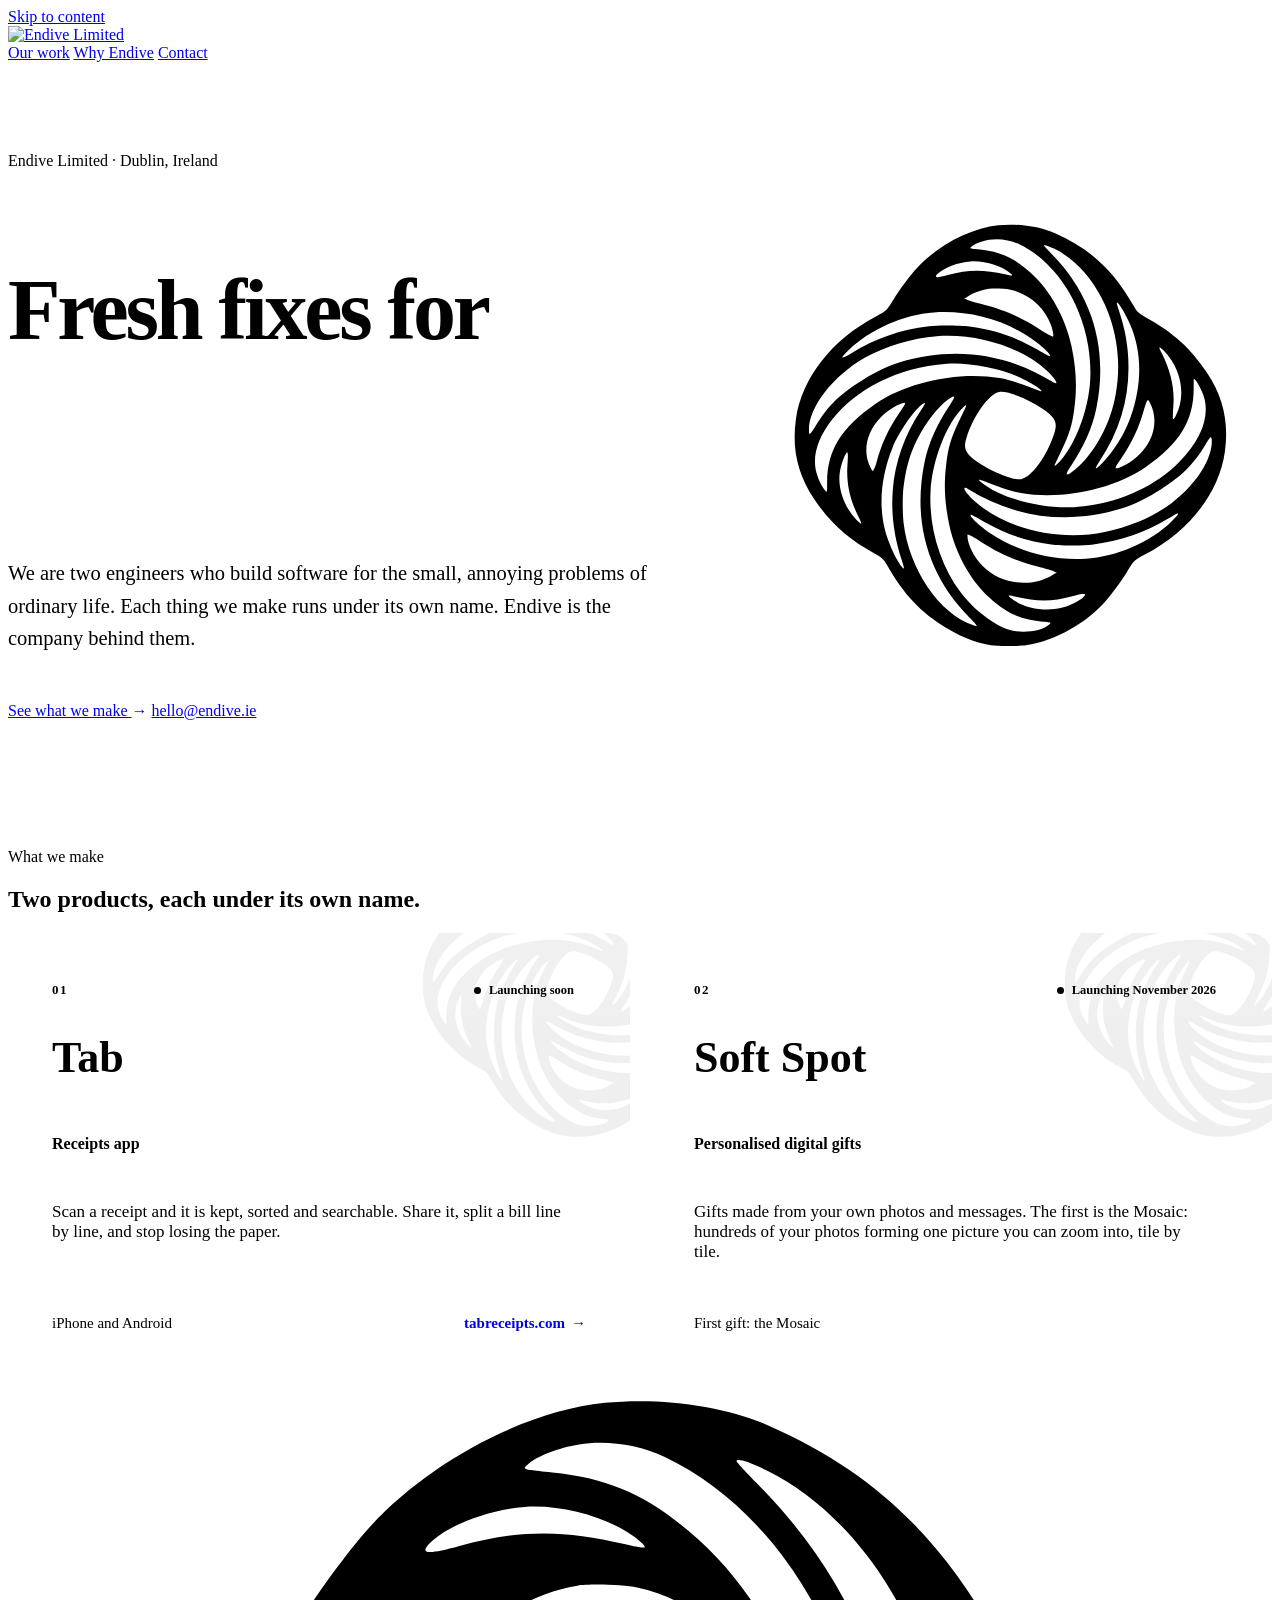
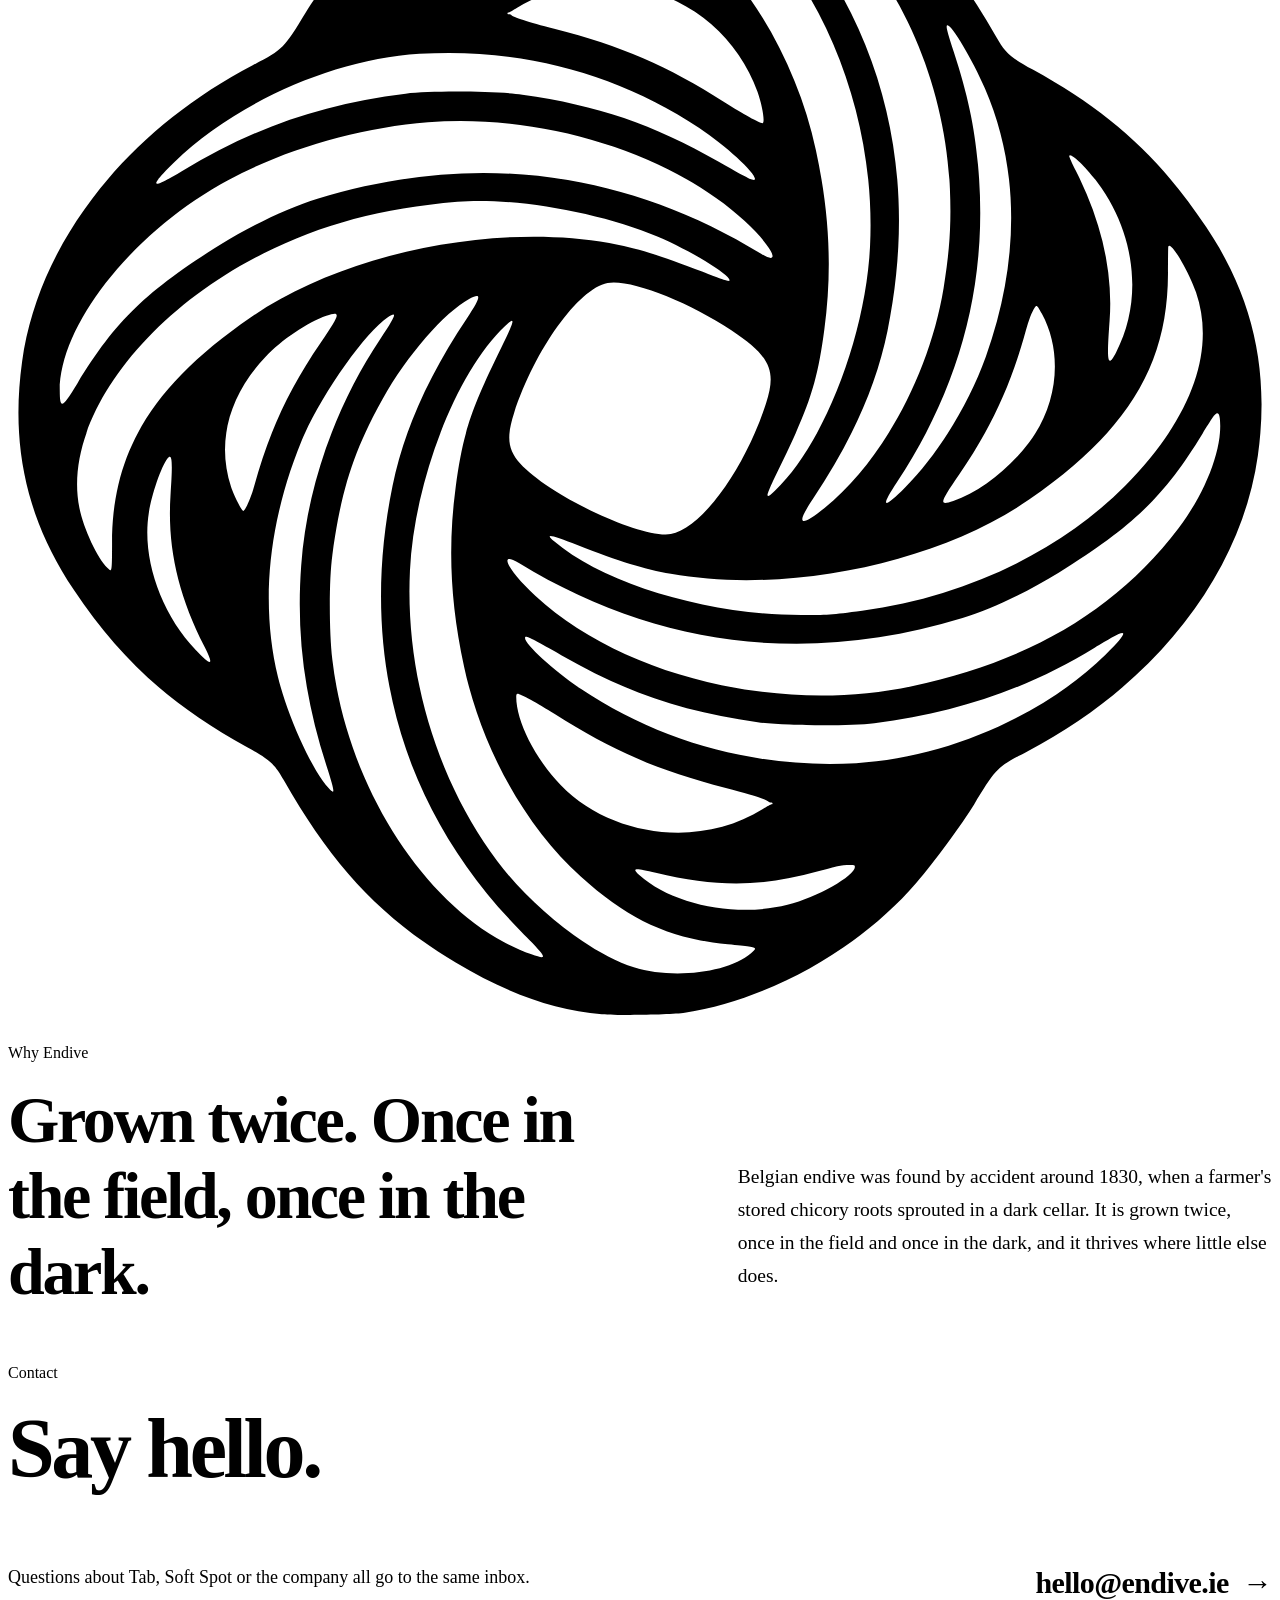
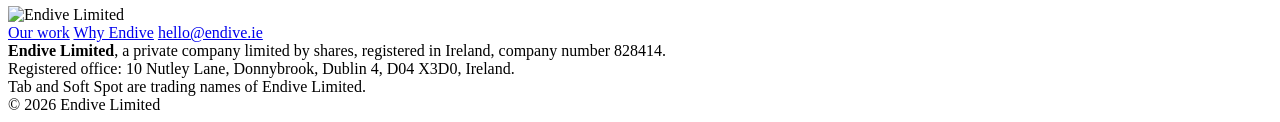
==== commit f4aa395f: "Spin each emblem ring on its own axis in 3D; take the brand page down The emblem's four rings are no" ====
--- a/site/public/index.html
+++ b/site/public/index.html
@@ -27,6 +27,7 @@
 <link rel="stylesheet" href="https://fonts.googleapis.com/css2?family=Montserrat:wght@400..800&display=swap">
 <link rel="stylesheet" href="/assets/site.css">
 <script src="/assets/site.js" defer></script>
+<script src="/assets/emblem-spin.js" defer></script>
 <style>
 /* Home: hero with the spinning emblem, the two products as cards, the name story on a deep-green band, then contact. */
 .hero { padding-block: clamp(40px, 7vw, 96px) clamp(72px, 10vw, 128px); }
@@ -89,11 +90,10 @@
 <a class="skip" href="#main">Skip to content</a>
 <header class="top">
   <div class="container">
-    <a class="brandmark" href="/" aria-label="Endive Limited, home"><picture><source srcset="/brand/files/svg/endive-logo-horizontal-reversed.svg" media="(prefers-color-scheme: dark)"><img src="/brand/files/svg/endive-logo-horizontal.svg" alt="Endive Limited" width="117" height="40"></picture></a>
+    <a class="brandmark" href="/" aria-label="Endive Limited, home"><picture><source srcset="/assets/logo-reversed.svg" media="(prefers-color-scheme: dark)"><img src="/assets/logo.svg" alt="Endive Limited" width="117" height="40"></picture></a>
     <nav class="nav" aria-label="Main">
       <a class="opt" href="#work">Our work</a>
       <a class="opt" href="#story">Why Endive</a>
-      <a href="/brand/">Brand</a>
       <a class="nav-cta" href="mailto:hello@endive.ie">Contact</a>
     </nav>
   </div>
@@ -111,7 +111,7 @@
           <a class="btn ghost" href="mailto:hello@endive.ie">hello@endive.ie</a>
         </div>
       </div>
-      <button class="stage" type="button" data-replay="hero" aria-label="Spin the Endive emblem"><svg id="hero" class="emblem spin" viewBox="-1200 -1200 2400 2400" role="img" aria-label="Endive emblem"><defs><path id="hero-p" d="M-66.7 -1149C39.8 -1159.9 159.6 -1143.3 244.5 -1105.7C437.5 -1020.4 563.8 -903.1 676.5 -704.6C693.7 -674.4 702.7 -666.2 745.8 -642.5C892.3 -561.7 986.1 -476.5 1075.4 -343.1C1164.1 -210.7 1195.7 -71.1 1173.2 90C1141.9 314.4 977.5 525.6 735.4 652.1C677.4 682.4 676.6 683.3 634.4 752.8C612.3 789.2 557.9 863.1 524.8 901.6C417.8 1026.4 246.5 1122.6 85 1148.4C62.2 1152.1 -39.3 1153.7 -72.5 1150.9C-163.1 1143.4 -251.3 1112.2 -350 1052.9C-491.6 967.7 -583.3 870.4 -676.5 706.2C-693.7 675.9 -702.7 667.8 -745.8 644C-892.3 563.3 -986.1 478 -1075.4 344.7C-1164.1 212.2 -1195.7 72.7 -1173.2 -88.4C-1141.9 -312.9 -977.5 -524 -735.4 -650.6C-677.4 -680.9 -676.6 -681.7 -634.4 -751.2C-612.3 -787.6 -557.9 -861.5 -524.8 -900C-413.4 -1030 -224.3 -1132.8 -66.7 -1149ZM-61.7 -237.4C-117 -226.6 -199.5 -111.6 -239.2 10C-253.9 55.2 -251 79.4 -227.5 105.3C-172.1 166.6 3.7 249 58.5 239.4C116.3 229.2 198.4 116.6 239.2 -8.4C259.8 -71.6 247.4 -98 173.4 -147.5C89.5 -203.7 -19.9 -245.5 -61.7 -237.4ZM1087 18.7C1083.4 24 1075 37.3 1068.3 48.3C995.6 167.5 937 224.2 794.9 312.9C737.9 348.4 665.1 382.7 612.4 398.9C316.7 489.4 30.5 453.9 -229.9 294.4C-270.7 269.4 -251 308.4 -198.3 357C-31.9 510.4 265.7 581.7 516.3 528.2C740.8 480.3 904.3 383.4 1022.5 228.3C1070.4 165.5 1101.7 88.7 1101.7 34.2C1101.6 8.2 1097.2 3.5 1087 18.7ZM-402.5 -542.5C-539.6 -531.6 -686 -487.7 -797 -424.2C-969.3 -325.6 -1101.7 -155.4 -1101.7 -32.7C-1101.6 2.8 -1097.4 1 -1068.3 -46.7C-995.6 -165.9 -937 -222.6 -794.9 -311.3C-737.9 -346.8 -665.1 -381.2 -612.4 -397.3C-316.7 -487.8 -30.5 -452.3 229.9 -292.8C270.7 -267.8 251 -306.8 198.3 -355.4C59.5 -483.4 -185.3 -559.6 -402.5 -542.5ZM-115.8 -1070C-154.7 -1063.7 -195.2 -1048.1 -212 -1032.9C-216.1 -1029.2 -218.9 -1026.9 -218.6 -1025.1C-217.9 -1021.7 -205.3 -1020.6 -166.6 -1016.7C-55 -1005.6 21.2 -970.5 112.5 -888C217.9 -792.8 300.9 -643.5 334 -489.6C360.2 -367.7 365.1 -262.4 350 -148.9C337 -51 322.5 -5.5 270 102.5C236.5 171.2 235.1 176.9 256.1 157C348.6 69.9 428.6 -135.8 436.8 -307.5C451.9 -621.7 287.4 -933 46.1 -1046.7C-2.8 -1069.7 -63.4 -1078.5 -115.8 -1070ZM-256.1 -155.5C-348.6 -68.3 -428.6 137.4 -436.8 309.1C-446.2 504.8 -385.4 707 -271.2 860C-204.2 949.7 -92.8 1036.5 -11.7 1062.1C61.8 1085.3 168.7 1072.5 210.8 1035.5C215.5 1031.3 218.8 1028.6 218.5 1026.7C217.8 1023.2 204.9 1022.1 166.6 1018.3C55 1007.1 -21.2 972 -112.5 889.6C-217.9 794.4 -300.9 645 -334 491.2C-360.2 369.3 -365.1 264 -350 150.5C-337 52.6 -322.5 7.1 -270 -100.9C-236.5 -169.6 -235.1 -175.4 -256.1 -155.5ZM1003 -306.3C1002.8 -305.6 1002.6 -282.2 1002.5 -254.2C1002 -79.9 924.8 45.3 738.8 173.9C563.7 294.8 278.9 353.9 58.4 314.9C9.3 306.3 -39.4 291.2 -117.8 260.5C-172.4 239.1 -181.1 237.7 -163 253.2C-68.5 334.1 129.3 393.2 305.8 393.2C355 393.2 363.3 392.6 421.7 384.8C615.5 358.9 798.4 272.2 920.8 148.3C1046.6 21 1094 -108.3 1055.7 -219.6C1040.8 -262.7 1006.5 -319.3 1003 -306.3ZM-346.7 -391.6C-491 -379.1 -604.2 -348.9 -715.2 -293.3C-947.1 -177.1 -1096.6 29.6 -1064.5 189.5C-1056.5 229.2 -1030.1 285.7 -1011 304C-1008.4 306.5 -1006.7 308.2 -1005.4 307.9C-1002.5 307.1 -1002.5 295.3 -1002.4 256.1C-1002.2 81.7 -925 -43.6 -738.8 -172.3C-563.7 -293.2 -278.9 -352.3 -58.4 -313.4C-9.3 -304.7 39.4 -289.7 117.8 -259C163.9 -240.9 170 -239 170 -243C170 -253.6 92.1 -300.7 34.1 -325.1C-76.4 -371.8 -241.8 -400.6 -346.7 -391.6ZM-323.7 -207.3C-371.6 -181.3 -442.8 -99.1 -488.7 -16.9C-543.6 81.5 -566.9 153.6 -584.1 279.1C-590.5 325.6 -590.6 422.9 -584.2 477.5C-554.7 730.9 -391.6 972.3 -206.1 1037.3C-173.6 1048.7 -175 1045.5 -225.4 994.3C-451.3 765.1 -536 471.7 -469.9 148C-448.6 43.8 -402.4 -60.3 -328.5 -170.6C-301.5 -210.9 -300.3 -220 -323.7 -207.3ZM183.3 -1038.2C183.3 -1036.7 202.3 -1016.2 225.4 -992.8C451.3 -763.6 536 -470.2 469.9 -146.4C448.6 -42.2 402.4 61.9 328.5 172.2C295.3 221.8 302.9 228.1 350.4 189.9C459.1 102.5 549.8 -65 576.4 -227.5C588 -298.2 591.3 -349.6 588.4 -416.7C577.2 -677.6 436 -923.3 241.7 -1020.2C208 -1037 183.3 -1044.6 183.3 -1038.2ZM896.7 435.4C888.9 439.8 873.9 448.7 863.3 455.2C737.4 532.4 601.6 578.9 445 598.4C396.5 604.4 272.3 603.4 223.4 596.6C80.8 576.6 -24.6 540.7 -149.5 469.4C-210.1 434.8 -218.3 430.9 -218.3 436.8C-218.3 449 -162.5 499.9 -112.5 533.3C41.3 636 223.2 685 410.5 674.3C580.7 664.6 767.1 583.5 884.3 468.1C924 429.1 928.3 417.6 896.7 435.4ZM-418.8 -672.5C-582 -662.3 -770 -579.1 -884.3 -466.6C-933.9 -417.8 -930.1 -413.3 -870 -449.6C-732.9 -532.6 -605 -576.9 -445 -596.8C-396.5 -602.9 -272.3 -601.8 -223.4 -595C-80.8 -575 24.6 -539.1 149.5 -467.8C210.1 -433.2 218.3 -429.3 218.3 -435.2C218.3 -447.4 162.5 -498.3 112.5 -531.7C-42.8 -635.4 -228.2 -684.5 -418.8 -672.5ZM-235 548.4C-235 595 -199.2 665.9 -150.2 716.3C-53.7 815.7 115.9 835.7 233.3 761.6C241.3 756.6 248.7 752.5 249.8 752.5C250.8 752.5 251.7 751.7 251.7 750.8C251.7 749.9 250.2 749.1 248.4 749.1C246.7 749.1 244.8 748.4 244.3 747.6C241.7 743.5 213 734.3 162.9 721.5C35.3 688.9 -51.8 651.3 -161.9 581.2C-194.6 560.3 -227.2 542.5 -232.5 542.5C-234.3 542.5 -235 544.2 -235 548.4ZM-119.2 -801.9C-159.9 -795.2 -202.1 -779.7 -233.3 -760C-241.3 -755 -248.7 -750.9 -249.8 -750.9C-250.8 -750.9 -251.7 -750.1 -251.7 -749.2C-251.7 -748.3 -250.2 -747.5 -248.4 -747.5C-246.7 -747.5 -244.8 -746.9 -244.3 -746C-241.7 -742 -213 -732.8 -162.9 -719.9C-35.3 -687.4 51.8 -649.7 161.9 -579.6C194.6 -558.8 227.2 -540.9 232.5 -540.9C237.8 -540.9 232.7 -573.2 223.1 -600.4C187.7 -700.9 101.4 -775.7 -5.6 -798.6C-30.4 -803.9 -95.4 -805.8 -119.2 -801.9ZM-478.8 -172.4C-522.6 -143.5 -609.1 -19.2 -642.7 62.8C-705.6 216.3 -721.2 372.8 -687.4 510.7C-668.7 586.7 -623.3 686.3 -590.9 722.2C-578.4 735.9 -579.1 729.6 -595.3 679.4C-637.8 547.4 -652.8 428.6 -643.3 299.1C-632.4 149.7 -578.7 -3.2 -491.6 -133.5C-462.9 -176.5 -460.1 -184.8 -478.8 -172.4ZM582.7 -726.1C581.1 -723.6 583.8 -713.1 595.7 -676.3C622.2 -594.6 634.8 -536 641.7 -462.5C662 -245.2 611.3 -45.9 488.4 140.1C455.6 189.7 461 193.5 503.3 150.9C565.7 88.1 624 -6.4 656.6 -97.3C721.3 -278 720.8 -455 655 -606.7C629.7 -665.1 587.7 -734.3 582.7 -726.1ZM749.3 -190.5C743.9 -182.2 738.2 -167.3 732.5 -146.7C703.9 -42.6 666.2 38.7 606 126.1C568.4 180.8 567.3 186 594.8 176.7C644.2 159.9 700.3 116.7 738.3 66.1C793.6 -7.2 803.4 -104.3 763.1 -178.8C754.2 -195.3 753.1 -196.3 749.3 -190.5ZM-595.5 -175C-631.6 -162.4 -680.4 -129.4 -711.3 -96.8C-781 -23.2 -804.4 65.5 -776.4 149.9C-770.7 167.2 -755.6 196.2 -752.8 195.4C-748.9 194.3 -738.2 169.5 -732.5 148.3C-704.4 45.3 -666.2 -37.1 -606 -124.6C-568.4 -179.3 -567.2 -184.9 -595.5 -175ZM-219.2 -951.5C-285.7 -946.2 -358.4 -919.3 -394.8 -886.6C-422 -862.2 -406.1 -859.2 -342.8 -877C-232.9 -907.8 -146.6 -908.9 -29.9 -880.8C11 -871 16.2 -871.7 1.4 -884.9C-46 -927.6 -144.8 -957.4 -219.2 -951.5ZM375 869.9C370 871 353.5 875.4 338.3 879.6C232 909.4 145.4 910.2 29.9 882.4C-11 872.6 -16.2 873.3 -1.4 886.5C61.6 943.2 183.4 967.8 280 943.4C339.6 928.3 416.3 883.3 407.3 868.8C406.1 866.8 385.5 867.5 375 869.9ZM815 -478.1C815 -476.5 820.5 -464.3 827.3 -451C876.6 -353.9 898.4 -257.7 891.7 -166.7C885.7 -85 887.8 -74.8 903.9 -105.6C955.5 -204.4 941.5 -331.3 868.3 -428.7C844.3 -460.6 815 -487.7 815 -478.1ZM-897.2 96.1C-909.3 112.3 -926.7 162.6 -932.5 198.3C-946.5 284.1 -910.8 388.9 -843.5 459.6C-812.8 491.9 -808.3 490 -827.3 452.6C-877.7 353.5 -897.9 262.5 -891.4 164.9C-887 99.9 -888.4 84.4 -897.2 96.1Z"/><path id="hero-t0" d="M425.5 270.8L422.5 270.8L417.2 265.5L413.2 253.5L412.8 247.5L407.2 233.5L406.8 227.5L393.2 189.5L392.8 183.5L387.2 171.5L372.8 127.5L356.5 121.2L342.5 118.8L336.5 115.2L325.5 112.8L323.5 110.9L286.8 54.5L227.2 -26.5L197.2 -70.5L176.2 -108.5L160.2 -150.5L152 -193.5L151.2 -242.5L158 -301.5L173.2 -385.5L216.5 -400.8L222.5 -401.2L236.5 -406.8L242.5 -407.2L256.5 -412.8L262.5 -413.2L262.8 -414.5L232.8 -468.5L208.8 -504.5L189.2 -530.5L189 -560.5L187 -584.5L181.8 -617.5L176.8 -638.5L162.8 -677.5L147.8 -706.5L137.8 -721.5L125 -737.5L107.5 -755L90.5 -768.8L63.5 -784.8L27.5 -798.8L6.5 -803.8L-16.5 -807L-57.5 -808L-105.5 -801.8L-137.5 -793.8L-163.5 -785.2L-167.5 -785.2L-195.5 -794.8L-223.5 -801.2L-225.5 -802.8L-231.5 -803.2L-233.5 -804.8L-239.5 -805.2L-241.5 -806.8L-249.5 -807.2L-259.5 -810.8L-299.5 -817.2L-309.5 -822.8L-313.5 -823.2L-323.5 -828.8L-333.5 -831.2L-337.5 -834.8L-353.5 -839.2L-363.5 -844.8L-411.5 -860.8L-417.5 -861.2L-455.5 -874.8L-461.5 -875.2L-469.5 -878.8L-477.5 -879.2L-491.5 -884.8L-499.5 -885.2L-523.5 -893.2L-543 -902.5L-542.9 -904.5L-524.1 -918.5L-481.9 -955.5L-436.5 -989.8L-375.5 -1027.8L-300.5 -1065.8L-238.5 -1090.8L-182.5 -1108.8L-147.5 -1117.8L-78.5 -1131L-11.5 -1138L51.5 -1139L79.5 -1137.8L145.5 -1131L220.5 -1115.8L259.5 -1104.8L299.5 -1090.8L351.5 -1068.8L385.5 -1051.8L423.5 -1029.8L461.5 -1004.8L489.9 -983.5L516.9 -961.5L545.5 -935L594.5 -883.9L623.5 -846.1L626.5 -843.9L643.8 -819.5L678.8 -763.5L713.8 -693.5L740.8 -622.5L752.8 -581.5L759.2 -550.5L762.8 -539.5L767.2 -509.5L770 -500.5L773 -468.5L775 -462.5L776 -436.5L778 -426.5L779 -347.5L775 -290.5L772 -273.5L772.8 -270.5L759.8 -196.5L749.8 -156.5L738.8 -120.5L713.8 -53.5L676.8 22.5L634.8 90.5L616.5 115.9L590 148.5L534.9 201.5L521.5 212.8L507.5 221.2L495.5 230.8L489.5 233.2L479.5 240.8L473.5 243.2L449.5 258.8Z"/><path id="hero-t1" d="M415.5 753.8L342.5 753L289.5 749L211.5 738L174.5 729.2L167.5 728.8L113.5 714.8L74.5 702.8L9.5 678.8L-49.5 652.8L-119.5 615.8L-132.9 607.5L-144 596.5L-145.5 593.1L-160.5 577.9L-161.5 575.1L-180.5 553.9L-204.8 521.5L-238.8 469.5L-262.8 424.5L-255.5 419.2L-243.5 416.8L-235.5 413.2L-229.5 412.8L-209.5 405.2L-203.5 404.8L-117.5 374.8L-98.5 315.2L-26.5 273.8L77.5 209.2L117.5 187.2L158.5 168.2L184.5 158.2L218.5 147.2L235.5 143.8L237.5 142.2L295.5 132L377.5 125.2L380.8 130.5L393.2 170.5L396.8 176.5L399.2 188.5L418.8 246.5L419.2 252.5L423.2 264.5L424.5 264.8L448.5 252.8L452.5 249.2L478.5 234.8L488.5 227.2L494.5 224.8L544.9 188.5L578.1 159.5L580.9 158.5L602.1 137.5L605.5 136L645.5 94.2L694.5 78.8L728.5 63.8L769.5 40.8L804.9 14.5L840.5 -21.1L868.8 -59.5L890.8 -103.5L899.8 -128.5L906.8 -155.5L912 -187.5L914 -218.5L913 -250.5L910 -278.5L904.8 -307.5L896.8 -339.5L886.8 -370.5L871.2 -408.5L871 -414.5L884.8 -453.5L889.2 -475.5L892.8 -483.5L893.2 -489.5L894.8 -491.5L895.2 -497.5L896.8 -499.5L897.2 -505.5L901.2 -517.5L917.2 -551.5L935.5 -578.3L945.8 -554.5L958.2 -517.5L995.8 -465.5L1028.8 -414.5L1056.8 -365.5L1083.8 -311.5L1105.8 -260.5L1128.8 -194.5L1140.8 -151.5L1150.8 -106.5L1158 -62.5L1163 -14.5L1165 34.5L1163 94.5L1158 141.5L1144.8 210.5L1130.8 259.5L1113.8 306.5L1099.8 338.5L1072.8 390.5L1049.8 427.5L1012.5 477.9L978 517.5L944.9 550.5L885.9 599.5L853.5 621.8L798.5 654.8L749.5 679.8L690.5 703.8L685.5 704.2L644.5 718.8L571.5 736.8L525.5 745L516.5 745L485.5 750Z"/><path id="hero-t2" d="M-33.5 1141.8L-88.5 1140L-167.5 1129.8L-236.5 1113.8L-277.5 1100.8L-339.5 1075.8L-389.5 1050.8L-440.5 1019.8L-483.9 988.5L-531.5 948L-580 898.5L-617.5 852.9L-650.8 805.5L-670.8 772.5L-681.2 751.5L-685.8 745.5L-716.8 678.5L-725.2 653.5L-729.8 644.5L-749.8 578.5L-763.8 513.5L-767 486.5L-769 480.5L-770 460.5L-772 453.5L-776 375.5L-774.6 331.5L-767 253.5L-754.8 188.5L-744.8 148.5L-733.8 112.5L-717.8 68.5L-692.8 11.5L-658.8 -51.5L-637.8 -84.5L-607 -121.5L-569.9 -156.5L-567.1 -157.5L-555.9 -168.5L-519.5 -196.8L-475.5 -226.8L-415.5 -260.8L-411.2 -257.5L-407.2 -245.5L-406.8 -239.5L-401.2 -225.5L-400.8 -219.5L-389.2 -187.5L-388.8 -181.5L-380.8 -157.5L-377.2 -151.5L-366.8 -117.5L-360.5 -113.2L-354.5 -112.8L-348.5 -109.2L-342.5 -108.8L-308.2 -96.5L-293.8 -63.5L-262.8 -4.5L-222.2 63.5L-193.2 115.5L-167.2 173.5L-153.2 218.5L-144.2 266.5L-145 269.5L-143 277.5L-140 314.5L-139.2 388.5L-142.5 390.8L-202.5 410.8L-208.5 411.2L-228.5 418.8L-234.5 419.2L-242.5 422.8L-254.5 425.2L-254.8 428.5L-226.8 478.5L-198.8 520.5L-154.5 576.9L-126.2 607.5L-120.8 634.5L-112.8 663.5L-98.8 701.5L-81.8 736.5L-71.8 753.5L-47.5 786.9L-13.5 821.8L11.5 840.8L30.5 852.8L66.5 869.8L89.5 877.8L114.5 883.8L154.5 889L199.5 889L226.5 886L255.5 880.8L283.5 873.8L325.5 859.8L350.5 849.2L354.5 849L371.5 856.8L425.5 874.8L431.5 875.2L437.5 878.8L443.5 879.2L469.5 888.8L475.5 889.2L477.5 890.8L491.5 893.2L499.5 896.8L513.5 899.2L531.5 905.2L536.8 908.5L460.9 972.5L411.5 1007.8L347.5 1044.8L313.5 1061.8L272.5 1079.8L230.5 1095.8L190.5 1108.8L122.5 1125.8L82.5 1133L42.5 1138L3.5 1141Z"/><path id="hero-t3" d="M-925.5 587L-940.8 550.5L-948.2 527.5L-987.8 475.5L-1026.8 417.5L-1067.8 345.5L-1100.8 274.5L-1117.8 230.5L-1129.8 194.5L-1141.8 151.5L-1155 88.5L-1164 12.5L-1165 -69.5L-1162 -111.5L-1150.8 -183.5L-1134.8 -245.5L-1120.8 -286.5L-1104.8 -325.5L-1074.8 -384.5L-1033.8 -447.5L-997.5 -492.9L-952.5 -540L-909.9 -577.5L-853.5 -618.8L-812.5 -643.8L-779.5 -661.8L-744.5 -678.8L-740.5 -679.2L-692.5 -699.8L-637.5 -717.8L-590.5 -729.8L-583.5 -730.2L-545.5 -738.8L-503.5 -745L-492.5 -745L-452.5 -750L-442.5 -749.2L-424.5 -751L-377.5 -752L-285.5 -746L-245.5 -740L-236.5 -740L-186.5 -730.8L-103.5 -709.8L-16.5 -679.8L56.5 -647.8L126.9 -609.5L174.5 -557.9L214.8 -505.5L238.8 -469.5L268.8 -415.5L268.8 -412.5L263.5 -407.2L257.5 -406.8L243.5 -401.2L237.5 -400.8L223.5 -395.2L217.5 -394.8L139.5 -368.8L125.5 -362.8L121.2 -352.5L120.8 -346.5L117.2 -340.5L113.2 -328.5L112.8 -322.5L108.5 -317.2L46.5 -280.8L-56.5 -213.2L-119.5 -176.2L-147.5 -162.2L-193.5 -143.2L-221.5 -134.2L-242.5 -129.8L-244.5 -128.2L-286.5 -120.2L-289.5 -121L-318.5 -116.2L-368.5 -112.2L-372.8 -116.5L-383.2 -150.5L-386.8 -156.5L-394.8 -180.5L-395.2 -186.5L-406.8 -218.5L-407.2 -224.5L-412.8 -238.5L-415.2 -250.5L-418.5 -252.8L-474.5 -220.8L-534.9 -178.5L-542.1 -171.5L-554.9 -162.5L-566.1 -151.5L-568.9 -150.5L-584.1 -135.5L-587.5 -134L-640.5 -79.2L-680.5 -66.8L-709.5 -54.8L-741.5 -38.8L-788.9 -7.5L-807.5 8L-832.5 33.1L-856.8 64.5L-881.8 109.5L-896.8 152.5L-902.8 179.5L-907 213.5L-907 260.5L-905 282.5L-898.8 317.5L-888.8 355.5L-878.8 384.5L-863.2 421.5L-868.8 437.5L-869.2 445.5L-880.8 477.5L-883.2 493.5L-886.8 501.5L-889.2 515.5L-895.2 533.5L-900.8 543.5L-901.2 547.5L-905.2 555.5Z"/><mask id="hero-m0" maskUnits="userSpaceOnUse" x="-1300" y="-1300" width="2600" height="2600"><rect x="-1300" y="-1300" width="2600" height="2600" fill="#fff"/><use href="#hero-t1" data-r="1" fill="#000"/><use href="#hero-t2" data-r="2" fill="#000"/><use href="#hero-t3" data-r="3" fill="#000"/></mask><mask id="hero-m1" maskUnits="userSpaceOnUse" x="-1300" y="-1300" width="2600" height="2600"><rect x="-1300" y="-1300" width="2600" height="2600" fill="#fff"/><use href="#hero-t0" data-r="0" fill="#000"/><use href="#hero-t2" data-r="2" fill="#000"/><use href="#hero-t3" data-r="3" fill="#000"/></mask><mask id="hero-m2" maskUnits="userSpaceOnUse" x="-1300" y="-1300" width="2600" height="2600"><rect x="-1300" y="-1300" width="2600" height="2600" fill="#fff"/><use href="#hero-t0" data-r="0" fill="#000"/><use href="#hero-t1" data-r="1" fill="#000"/><use href="#hero-t3" data-r="3" fill="#000"/></mask><mask id="hero-m3" maskUnits="userSpaceOnUse" x="-1300" y="-1300" width="2600" height="2600"><rect x="-1300" y="-1300" width="2600" height="2600" fill="#fff"/><use href="#hero-t0" data-r="0" fill="#000"/><use href="#hero-t1" data-r="1" fill="#000"/><use href="#hero-t2" data-r="2" fill="#000"/></mask></defs><use class="still" href="#hero-p"/><g class="rings" aria-hidden="true"><g mask="url(#hero-m0)"><path class="ring" data-o="-185 -302.8" data-e="0.48847 0.87258" fill-rule="evenodd" d="M24.5 387.6L-69.5 388L-97.6 386.5L-89.5 385.1L-64.5 383.9L-35.5 380L-5.5 373.8L16.5 367.9L43.5 358.8L70.5 347.9L114.5 325.8L147.5 305.9L175.5 286.7L238.5 237.8L273.5 207.8L298.5 184.6L324.8 157.5L339.7 139.5L329.5 120.5L311.3 91.5L311 88.5L342.8 34.5L363.9 -10.5L381.9 -53.5L393.8 -87.5L406 -127.5L420 -184.5L430 -240.5L435.6 -293.5L437.6 -351.5L434.9 -414.5L429.8 -461.5L422.1 -509.5L409.6 -565.5L395 -615.5L377.1 -665.5L356.1 -714.5L329.6 -766.5L302.1 -812.5L277.3 -848.5L241.7 -893.5L205.7 -932.5L166.4 -968.5L127.4 -998.5L88.5 -1023.8L48.5 -1044.8L19.5 -1056.5L-13.5 -1065.7L-46.5 -1070.9L-86.5 -1071.8L-115.5 -1068.7L-152.5 -1059.9L-232.5 -1028.8L-235.4 -1026.5L-234.5 -1024.5L-232.5 -1024.1L-207.5 -1022.8L-131.5 -1012.6L-92.5 -1004.8L-72.9 -999.5L-38.5 -987.7L-13 -976.5L21.5 -957.8L49.6 -939.5L84.5 -913L116.1 -885.5L141.7 -860.5L174 -824.5L204.8 -784.5L227 -751.5L250.8 -711.5L274 -666.5L290.7 -629.5L306.2 -589.5L318.5 -552.5L329.8 -511.5L341.2 -458.5L350.9 -399.5L356 -353.5L358.8 -307.5L359.3 -259.5L357.6 -217.5L354.8 -182.5L347.7 -125.5L340.4 -84.5L331.8 -48.5L319.9 -10.5L303.7 33.5L301.2 45.5L301.2 65.5L299.5 67.6L296.5 68.4L222.3 -33.5L193.2 -77.5L179.3 -102.5L170.1 -122.5L162.1 -144.5L156 -167.5L152.8 -186.5L150.8 -215.5L152 -251.5L158.2 -301.5L176.4 -402.5L185.3 -464.5L189.2 -517.5L189.4 -544.5L188.1 -570.5L185.7 -593.5L179.4 -627.5L172.5 -651.5L164.5 -673.5L154 -695.5L138.3 -720.5L125.5 -736.7L108.5 -754.1L87.5 -770.8L71.5 -780.5L56.5 -788L28.5 -798.3L8.5 -803.2L-8.5 -805.9L-41.5 -808L-58.5 -807.6L-83.5 -805.2L-122.5 -797.8L-165.5 -785.1L-210.5 -797.9L-253.5 -806.9L-297.5 -812.9L-345.5 -815.7L-371.5 -815.6L-406.5 -813.8L-456.5 -807.7L-551.5 -790.7L-587.5 -781.8L-624.5 -769.2L-625.7 -769.5L-601.5 -804.8L-560.5 -859.8L-531 -896.5L-505 -925.5L-468.5 -961L-429.8 -993.5L-400.5 -1012.9L-362.5 -1034.8L-315.5 -1058.6L-267.5 -1079.6L-208.5 -1100.8L-155.5 -1115.8L-106.5 -1126.1L-47.5 -1134.7L12.5 -1138.7L51.5 -1138.8L93.5 -1136.7L123.5 -1133.7L162.5 -1128.1L195.5 -1121.7L241.5 -1109.9L289.5 -1087.8L329.5 -1066.7L360.5 -1048.7L406.5 -1018.7L424.8 -1005.5L452.5 -984L489.5 -952L537 -904.5L579 -855.5L612.5 -810.8L648.7 -756.5L687.3 -691.5L695.5 -680.2L704.2 -671.5L729.2 -654.5L737.4 -629.5L740 -624.5L752.7 -581.5L760.1 -547.5L761.8 -543.5L769.4 -502.5L773.2 -468.5L774.7 -462.5L777.9 -425.5L779.2 -390.5L779.1 -356.5L775.5 -296.5L772.6 -270.5L763.9 -217.5L754.8 -176.5L743.8 -136.5L731.9 -100.5L720.6 -70.5L708.9 -42.5L689.9 -2.5L671 32.5L646.6 72.5L621.8 108.5L597.9 139.5L567 171.5L545.5 191.8L516.5 216.9L487.5 239.7L456.5 261.9L422.5 283.8L397.5 297.9L365.5 313.7L340.5 324.7L300.5 339.7L269.5 349.7L232.5 359.7L191.5 368.8L151.5 375.8L105.5 381.9L59.5 385.9ZM158.4 320.5L204.5 297.7L248.5 271.7L283.5 247.7L333.5 207.7L380.1 163.5L411.7 129.5L446.9 84.5L479.8 34.5L503.8 -10.5L525.8 -56.5L548.7 -116.5L562.7 -163.5L574.8 -218.5L583.8 -280.5L588.5 -343.5L588.9 -394.5L586 -450.5L578 -513.5L568.8 -560.5L551.7 -623.5L534.9 -671.5L508.5 -732.5L483.1 -780.5L455.7 -824.5L428.9 -861.5L398.7 -897.5L362.4 -934.5L326.5 -965.6L282.5 -996.8L249.5 -1015.9L223.7 -1028.5L208.1 -1037.5L172.4 -1062.5L160.5 -1069.6L136.5 -1081.6L122.5 -1086.7L118 -1084.5L119.2 -1081.5L166 -1048.5L186.1 -1032.5L200.5 -1019.4L242.3 -976.5L283 -930.5L318.5 -885.3L341.7 -852.5L374.4 -800.5L394.6 -763.5L412.8 -726.5L434.3 -675.5L453.7 -619.5L465.9 -575.5L476.5 -527.5L484 -482.5L490.2 -422.5L492.7 -369.5L491.4 -307.5L486.6 -246.5L478.8 -189.5L466.8 -128.5L453.6 -79.5L440 -39.5L418.9 12.5L381.1 89.5L376.1 104.5L372.2 124.5L368.5 135.4L364.9 141.5L356.1 151.5L331.1 172.5L281.7 224.5L256 248.5L230.5 269.8L207.5 286.9L180.5 304.9L154.3 320.5ZM-407 -868.5L-385.5 -869.2L-367.5 -871.8L-306.1 -886.5L-256.5 -895.8L-230.5 -898.8L-197.5 -901L-162.5 -900.9L-118.5 -897.5L-68.5 -889.8L1.5 -874.3L5.5 -874.6L8 -877.5L5.8 -881.5L-16.5 -897.7L-33.8 -908.5L-56.5 -920.1L-80.5 -929.9L-111.5 -939.7L-147.5 -947.3L-167.5 -949.9L-204.5 -951.4L-239.5 -948.5L-264.5 -944.1L-289.5 -937.9L-324.5 -925.9L-356.5 -910.7L-423.6 -869.5L-421.5 -867.7ZM465.6 183.5L474.5 176.7L500 153.5L514.7 138.5L542.9 105.5L560.7 82.5L583.9 48.5L610.8 3.5L630.7 -35.5L647.8 -74.5L660.4 -108.5L672.9 -147.5L685.8 -197.5L697.8 -265.5L701.7 -297.5L703.9 -341.5L704.5 -364.5L702.9 -406.5L696.2 -464.5L688.1 -505.5L679.7 -537.5L671 -564.5L658.5 -597.3L644.8 -628.5L630.8 -656.5L616.5 -681.5L594.5 -715.2L590.5 -718.3L586.5 -717.3L585.2 -714.5L585.4 -711.5L609.9 -633.5L624.7 -576.5L632.8 -536.5L641.3 -475.5L644.9 -435.5L647 -377.5L645.8 -320.5L638.8 -247.5L628.8 -189.5L615.6 -134.5L598.9 -80.5L581 -32.5L561.8 11.5L538.6 57.5L503.8 117.5L476.5 161.4L461.4 183.5L462.5 184.4Z"/></g><g mask="url(#hero-m1)"><path class="ring" data-o="289.9 -264.7" data-e="-0.87069 0.49183" fill-rule="evenodd" d="M415.5 753.5L375.5 754.2L311.5 750.7L265.5 745.8L212.5 737.9L168.5 728.8L136.5 721L93.5 708.6L59.5 697.5L9.5 678.7L-39.5 657.4L-85.5 634.6L-129.5 609.9L-176.5 572.7L-219.5 533.6L-250.9 501.5L-275.8 473.5L-290.7 455.5L-314.8 422.5L-337.6 386.5L-352.8 359.5L-371.8 321.5L-390.7 277.5L-406.8 233.5L-419.7 192.5L-429.9 154.5L-441.7 100.5L-449.9 53.5L-456.9 1.5L-461.9 -51.5L-463.8 -94.5L-456.9 -63.5L-449.9 -38.5L-440.9 -12.5L-430.7 12.5L-417.7 39.5L-403.8 64.5L-386.8 91.5L-369.8 115.5L-346.8 144.5L-326.5 168L-298.5 197.9L-265.5 230.6L-225.5 268.1L-194.5 294.8L-165.5 317.8L-141.5 334.9L-136.5 335.2L-81.5 306L-79.5 306L-37.5 325.9L-7.5 337.6L38.5 353L106.5 370.7L171.5 382.8L213.5 388.1L261.5 392L316.5 393.1L352.5 392.1L390.5 388.9L437.5 382.5L475.5 375.9L509.5 368.7L548.5 358.7L590.5 345.9L633.5 330.8L699.5 302.4L753.5 274.3L809.5 239.8L860 202.5L902.5 165.7L925.5 143.1L952.8 113.5L986.5 71.6L1017.5 24.5L1030.6 0.5L1040.9 -21.5L1049.6 -43.5L1056.6 -65.5L1065.5 -111.5L1066.9 -147.5L1063.6 -180.5L1059.8 -198.5L1054.5 -216.5L1043.9 -244.5L1021.4 -291.5L1008.5 -323.1L1006.5 -323.5L1005.1 -319.5L1001.6 -215.5L998.9 -188.5L991.8 -148.5L985.6 -124.5L973.5 -88.8L960.1 -58.5L941.6 -24.5L921.5 5.5L895.6 38.5L871.5 65L842.5 93.3L811.5 120.2L776.5 147.8L734.5 177.8L693.5 203.3L650.5 226.2L615.5 242.4L576.5 258.5L524.5 276.7L468.5 292.9L418.5 304.7L357.5 315.9L313.5 321.6L307.5 321.3L269.5 325.5L225.5 327.5L182.5 327.7L133.5 325.1L97.5 321.5L64.5 316.7L33.5 310.7L-7.5 300.1L-25.5 296.7L-51.5 297L-54.1 295.5L-55.6 292.5L-53.5 289.6L36.5 234L99.5 197.1L148.5 172.8L193.5 155.1L237.5 142.4L296.5 132L358.5 126.2L481.5 119.9L519.5 116.8L579.5 109L632.5 98.1L665.5 88.8L688.5 80.9L717.5 68.9L745.5 55L773.5 38L786.5 28.8L801.5 17.2L822.5 -1.7L843.5 -24.6L856.6 -41.5L872.9 -66.5L884.9 -89.5L898.8 -125.5L904 -143.5L911 -181.5L913.4 -210.5L913.1 -243.5L911.7 -263.5L908.6 -286.5L902.6 -316.5L889.7 -361.5L880.7 -386.5L866.9 -419.5L866.6 -455.5L863.8 -500.5L852.5 -579L895.5 -547L940 -508.5L993 -454.5L1017 -426.5L1033.5 -405.8L1038.1 -398.5L1072.7 -334.5L1092.6 -291.5L1108.6 -252.5L1119.9 -221.5L1134.8 -173.5L1145.8 -129.5L1151.7 -99.5L1143 -75.5L1132.6 -51.5L1120.5 -27.2L1108.5 -6.6L1075.8 39.5L1026.1 113.5L1009.5 135.4L989.5 159.1L965.5 184.9L947.5 202.3L907.4 236.5L843.9 282.5L780.5 322.6L742.5 343.9L711.8 359.5L666.5 379.8L632.5 392.8L599.5 403.6L549.5 417.2L516.5 424.8L468.5 434L433.5 439.4L391.5 444.2L356.5 447L307.5 448.8L302.5 448.1L276.5 448.5L211.5 444.9L134.5 434.9L83.5 424.8L36.5 412.8L-8.5 398.8L-65.5 378.3L-77.5 375L-91.5 372.7L-119.5 372.7L-130.5 370.6L-137.5 367.6L-150.3 357.5L-177.9 328.5L-250.5 272.7L-290.5 236.3L-311.5 214.6L-332.5 190.5L-356.8 159.5L-375.5 132L-377.8 130.5L-374.9 139.5L-356.8 170.5L-321.7 222.5L-288.5 264.4L-249 307.5L-223.5 332.2L-195.5 356.9L-134.5 406.7L-99.5 429.8L-47.5 458L8.5 482.8L43.5 495.7L113.5 516.8L178.5 530.8L223.5 538L261.5 542.1L315.5 545.5L382.5 545L438.5 540.6L474.5 535.8L508.5 529.8L567.5 516.1L631.5 497.5L700.5 472.1L752.5 448.8L808.5 418.6L861.5 384.2L906.5 349.6L943.5 316.5L984.5 274.1L1018.5 232.8L1035.5 209.3L1048.8 188.5L1067.5 154.5L1081.8 121.5L1091.9 90.5L1099.2 61.5L1105.1 45.5L1113 30.5L1137 -6.5L1144.8 -24.5L1153.5 -52.5L1155.5 -55.2L1157.5 -54.7L1158.9 -51.5L1160.4 -40.5L1164 6.5L1164.7 48.5L1163.3 86.5L1159.9 123.5L1154.7 161.5L1149.3 189.5L1140.6 225.5L1125.7 261.5L1110.8 292.5L1077.7 349.5L1061.5 373.8L1036.5 407.8L991 461.5L943.5 509L902.5 545L877.8 564.5L843.5 589.7L799.5 618.7L760.5 641.7L710.5 668.3L692.5 679.3L679 690.5L662.5 712.7L644.5 718.7L639.5 719.2L606.5 728.9L566.5 737.7L559.5 738.2L525.5 744.8L483.5 749.9L437.5 753.2ZM382.4 675.5L426.5 672.8L470.5 667.8L495.5 663.8L499.5 662.1L552.5 650.9L602.5 635.7L606.5 633.5L640.5 621.7L695.5 597.9L736.5 576.6L770.5 556.6L822.5 520.8L856.2 493.5L879.1 472.5L908.2 441.5L912.8 434.5L913.1 430.5L910.5 428.8L906.5 430L870.5 452.5L818.5 482L759.5 511.8L717.5 530L681.5 543.8L617.5 564.5L549.5 581.7L513.5 588.9L464.5 596.8L414.5 601.7L326.5 603.3L245.5 599.8L180.5 591L143.5 583.8L102.5 574.4L41.5 556.8L-15.5 535.9L-74.5 509.9L-140.5 475.5L-199.5 442.9L-223.5 427.2L-226.7 426.5L-226.8 428.5L-223.8 433.5L-182.5 477.4L-159.5 497.9L-126.5 522.8L-89.5 547.8L-54.5 568.8L-7.5 592.8L34.5 611.8L83.5 629.6L121.5 641.8L163.5 652.9L206.5 661.9L251.5 668.7L292.5 672.8L330.5 674.8Z"/></g><g mask="url(#hero-m2)"><path class="ring" data-o="181 309.7" data-e="-0.49548 -0.86862" fill-rule="evenodd" d="M-33.5 1141.6L-67.5 1140.9L-96.5 1139L-126.5 1135.9L-166.5 1129.8L-209.5 1120.8L-236.5 1113.7L-270.5 1098.8L-308.5 1079.7L-340.5 1061.7L-379.5 1037.7L-424.8 1006.5L-461.5 978L-492.5 951L-522.5 922L-550 892.5L-584.5 850.8L-615.7 808.5L-651.7 753.5L-688.5 691.2L-695 682.5L-705.5 672L-722.8 660.5L-728.8 646.5L-738.3 615.5L-740.7 610.5L-750.7 574.5L-758 543.5L-768.7 480.5L-771.9 452.5L-775.2 399.5L-775.3 352.5L-773.1 310.5L-769.4 272.5L-761.6 221.5L-751.9 176.5L-744.9 149.5L-733.5 112.5L-721.5 78.5L-709.4 48.5L-688.8 3.5L-658.6 -51.5L-641.7 -78.5L-629.8 -94.5L-604.9 -123.5L-576.3 -153.5L-545.5 -182.9L-516.5 -207.8L-488.5 -229.7L-457.5 -251.8L-421.5 -274.8L-396.5 -288.8L-372.5 -300.7L-337.5 -315.8L-299.5 -329.8L-267.5 -339.8L-229.5 -349.8L-192.5 -357.9L-152.5 -364.9L-107.5 -370.8L-64.5 -374.9L-11.5 -377.9L72.5 -378.8L82.1 -377.5L57.5 -375.9L24.5 -370.9L-5.5 -363.9L-28.5 -356.9L-68.5 -340.9L-98.5 -325.8L-117.5 -314.8L-164.5 -282.8L-222.5 -235.6L-281.5 -181.5L-302.8 -159.5L-321.7 -137.5L-322.1 -134.5L-319.5 -126.5L-307.3 -93.5L-336.8 -44.5L-358.9 0.5L-382.8 57.5L-399.8 107.5L-413.1 155.5L-424.1 206.5L-432.4 260.5L-436.7 311.5L-437.5 360.5L-435.5 406.5L-430.1 461.5L-422 511.5L-410.7 562.5L-397.7 608.5L-378.1 664.5L-355.2 718.5L-328.6 770.5L-300.3 817.5L-273.4 856.5L-254.5 880.6L-233.8 904.5L-195 943.5L-153.5 979.4L-112.5 1009.7L-86.3 1026.5L-67.5 1037.1L-35.2 1052.5L-16.5 1059.4L2.5 1065L25.5 1069.7L44.5 1071.7L60.5 1073L83.5 1072.9L122.5 1068.8L152.5 1061.8L177.5 1052.8L233.4 1028.5L233.3 1026.5L229.5 1025.4L204.5 1023.8L124.5 1013.1L102.5 1008.8L71.5 1000.7L36.5 988.4L0.5 971.8L-27.5 955.7L-56.1 936.5L-81 917.5L-121.2 882.5L-152.7 850.5L-179.5 819.3L-205.9 784.5L-231.2 746.5L-255.7 704.5L-273 670.5L-287.5 638.5L-304.9 594.5L-319.5 550.5L-329.4 514.5L-337.9 476.5L-347.9 421.5L-355.8 357.5L-358.7 312.5L-359.4 271.5L-356.7 210.5L-351.3 153.5L-344.9 110.5L-339.8 83.5L-330.9 46.5L-321.8 17.5L-303.3 -32.5L-300.2 -48.5L-300.5 -64.5L-299.2 -66.5L-296.5 -67.9L-294.6 -66.5L-282.6 -41.5L-262.5 -4.5L-220.1 67.5L-193.5 115.5L-175.4 153.5L-161.2 191.5L-149.3 236.5L-144.4 266.5L-144.8 269.5L-141.6 293.5L-139.1 355.5L-139.3 441.5L-137.9 503.5L-133.5 561.5L-129.7 589.5L-124.5 617.5L-118.6 642.5L-108.4 676.5L-98.7 701.5L-85.9 728.5L-69.1 757.5L-53.4 779.5L-39.8 795.5L-21.5 814.3L-0.5 832L24.5 849.1L51.9 863.5L83.5 875.8L114.5 883.7L135.5 887L166.5 889.3L199.5 888.7L227.5 885.6L254.5 880.8L282.5 873.9L311.5 864.8L347.5 850.7L371.5 839.7L428.5 809.5L510.5 802.6L551.5 797.7L584.5 791.9L617.3 783.5L592.5 818.8L562.5 858.8L539 888.5L513 918.5L471.5 960L434.7 991.5L411.5 1007.7L371.5 1031.7L315.5 1060.7L267.5 1081.7L215.5 1100.8L168.5 1114.8L117.5 1126.6L72.5 1134.2L21.5 1139.6ZM-119 1088.5L-116.9 1086.5L-118.6 1083.5L-169.8 1047.5L-198 1023.5L-238 982.5L-274.1 942.5L-305.9 903.5L-338.6 858.5L-369.3 810.5L-395.6 763.5L-415.8 721.5L-437.1 669.5L-453.1 622.5L-469 564.5L-479.3 513.5L-487.3 456.5L-491.2 409.5L-492.8 364.5L-491.6 314.5L-486.9 251.5L-477.7 184.5L-468.5 137.5L-461.7 109.5L-448.5 65.5L-436.8 32.5L-417.7 -13.5L-382.7 -84.5L-378.2 -95.5L-371 -126.5L-367.3 -135.5L-363.7 -141.5L-356.5 -149.5L-328.9 -172.5L-280.7 -222.5L-243.5 -255.8L-220.5 -273.7L-197.5 -289.8L-168.5 -307.8L-139.5 -323.2L-139.5 -324.5L-145.5 -323L-186.5 -304L-232.5 -278.7L-259.5 -261.6L-286.5 -242.8L-321.4 -215.5L-366.5 -174.8L-405.9 -133.5L-443.8 -86.5L-456.7 -68.5L-473.7 -41.5L-499.7 3.5L-526.7 58.5L-545.8 108.5L-560.8 158.5L-573.8 214.5L-584 280.5L-588.2 334.5L-588.9 396.5L-585.2 463.5L-578.9 513.5L-568.7 564.5L-551.9 624.5L-532.5 678.4L-511.4 726.5L-484.2 778.5L-465.6 809.5L-450.5 832.3L-423.9 868.5L-389.1 909.5L-354 944.5L-316.5 976L-283.5 998.8L-208.5 1039.1L-172.5 1064.6L-161.5 1071.2L-129.5 1086.7L-123.5 1088.9ZM-587 719.5L-585.4 716.5L-585.5 713.5L-609.2 636.5L-626.1 568.5L-635 521.5L-642.9 460.5L-646.6 400.5L-646.7 346.5L-643.9 294.5L-637.8 240.5L-624.7 171.5L-613.9 129.5L-596 73.5L-574.7 18.5L-549.5 -35.5L-523.6 -83.5L-485.2 -145.5L-472.7 -164.5L-461.2 -179.5L-460.2 -181.5L-461.5 -182.5L-469.2 -178.5L-498 -154.5L-518.8 -133.5L-534.9 -114.5L-555.5 -87.5L-579.7 -52.5L-614.7 5.5L-631.5 38.5L-642.8 63.5L-659 105.5L-667.7 131.5L-684.9 194.5L-693.8 238.5L-698.8 273.5L-700.9 289.5L-704.3 339.5L-704.5 378.5L-703.1 407.5L-700.9 432.5L-694.9 473.5L-685 518.5L-677.9 543.5L-666.5 577L-653.5 610L-638.9 642.5L-619.5 679.2L-602.8 705.5L-593.5 718.5L-590.5 720.2ZM201.7 952.5L232.5 951L264.5 946L296.5 937.8L325.5 926.8L353.5 913.7L392.5 892.1L432.5 871.9L465.5 851.9L499.4 829.5L501 827.5L497.5 827.2L425.4 857.5L397.5 867L359.5 874.8L289.5 891.7L252.5 897.9L218.5 901.7L169.5 902.9L124.5 899.9L86.5 894.7L49.5 887.6L20.5 880.8L-0.5 873.5L-4.5 873.8L-6.6 875.5L-6.2 878.5L0.5 885.5L19.6 901.5L43.5 915.9L74.5 930L101.5 938.9L131.5 946L158.5 949.9Z"/></g><g mask="url(#hero-m3)"><path class="ring" data-o="-286.9 267.4" data-e="0.85934 -0.5114" fill-rule="evenodd" d="M468.5 114L456.8 57.5L441.8 9.5L421.8 -37.5L410 -60.5L393.7 -88.5L369.8 -124.5L332.5 -172.5L284.5 -225.9L238.5 -272L220.6 -288.5L218.5 -291.5L217.9 -294.5L221.5 -293.9L252.5 -269.3L295.5 -229.8L334.7 -186.5L376.5 -130.5L376.7 -133.5L375 -137.5L343.6 -189.5L316.7 -227.5L281.8 -270.5L261.5 -292.9L237.1 -317.5L176.5 -371.9L144.5 -397.9L115.5 -417.9L61.5 -448.8L3.5 -475.8L-37.5 -491.6L-109.5 -513.8L-185.5 -530.8L-225.5 -536.9L-259.5 -540.8L-332.5 -544.8L-379.5 -543.8L-403.5 -542.2L-445.5 -537.9L-498.5 -529.7L-541.5 -520.8L-588.5 -509L-628.5 -497L-672.5 -481.7L-712.5 -465.6L-749.5 -448.9L-791.5 -426.9L-813.5 -414L-847.5 -392L-874.5 -372.7L-925.5 -331L-955.5 -302.7L-978.5 -278.8L-1018.7 -230.5L-1043.8 -194.5L-1067.7 -152.5L-1084.8 -112.5L-1104.4 -46.5L-1112.6 -30.5L-1136.5 6.3L-1143.9 22.5L-1153.2 51.5L-1156.5 56.2L-1158.5 55.3L-1159.7 52.5L-1161.5 38.5L-1164.8 -7.5L-1165.4 -38.5L-1163.6 -87.5L-1160.7 -120.5L-1156.6 -150.5L-1148.6 -192.5L-1140.8 -223.5L-1128.7 -253.5L-1106.7 -298.5L-1086.7 -333.5L-1062.7 -370.5L-1034.5 -408.8L-1004 -445.5L-980.5 -471L-952.5 -499L-919.5 -529L-884.8 -557.5L-842.8 -588.5L-806.5 -612.7L-759.5 -640.7L-702.5 -671.3L-690.5 -679.3L-676 -692.5L-663.5 -709L-633.5 -718.8L-628.5 -719.3L-594.5 -728.7L-549.5 -737.9L-502.5 -744.9L-450.5 -749.8L-377.5 -751.7L-306.5 -747.7L-237.5 -739.9L-186.5 -730.6L-152.5 -722.9L-104.5 -709.9L-71.5 -699.6L-29.5 -684.6L12.5 -667.6L56.5 -647.6L85.5 -632.9L128.5 -608.8L181.5 -566.8L211.5 -539.8L235.5 -516.2L258.9 -491.5L284.9 -461.5L308 -431.5L325.9 -405.5L343.8 -376.5L359.9 -347.5L377.8 -311.5L391.8 -279.5L405.7 -243.5L417.9 -207.5L428.8 -170.5L439.8 -126.5L453.9 -52.5L459.9 -9.5L463.9 28.5L466.9 69.5ZM226 -425.5L225.8 -428.5L222.5 -433.3L182.5 -475.9L157.5 -497.9L125.5 -521.8L86.5 -547.8L49.5 -569.8L5.5 -591.8L-27.5 -606.8L-76.5 -626L-135.5 -643.7L-185.5 -655.7L-224.5 -662.8L-261.5 -667.8L-329.5 -673.5L-349.5 -673.9L-422.5 -672L-454.5 -668.7L-488.5 -663.8L-492.5 -662.2L-544.5 -651.7L-550.5 -649.2L-585.5 -639.8L-590.5 -637.3L-620.5 -627.8L-658.5 -612.7L-662.5 -610.1L-698.4 -594.5L-702.6 -591.5L-736.5 -574.7L-772.4 -553.5L-776.5 -549.9L-802.5 -533.6L-843.5 -502.6L-868.8 -480.5L-897.1 -452.5L-911.6 -436.5L-913.8 -431.5L-913.2 -429.5L-911.5 -428.2L-904.5 -430.2L-878.5 -446.2L-817.5 -480.7L-775.5 -502.2L-734.5 -521.1L-677.5 -543.7L-611.5 -564.8L-543.5 -581.4L-507.5 -588.4L-463.5 -595.1L-438.5 -598L-392.5 -601L-325.5 -601.6L-289.5 -600.7L-235.5 -597L-173.5 -588L-119.5 -576.9L-53.5 -559L7.5 -537.4L69.5 -510.5L132.5 -478.3L198.5 -441.8L222.5 -426.2ZM-839.5 589.7L-858.8 576.5L-897.5 547L-946.5 504L-989 460.5L-1010 436.5L-1030.8 410.5L-1049.7 378.5L-1067.6 345.5L-1087.6 304.5L-1106.7 259.5L-1118.8 227.5L-1133.8 180.5L-1144.7 138.5L-1152.8 99.5L-1151.6 93.5L-1132.6 49.5L-1119.5 24.5L-1109.5 8.5L-1078.3 -34.5L-1037.5 -95.9L-1016.5 -124.6L-984.3 -163.5L-951 -197.5L-923.5 -221.9L-894.5 -244.9L-848.5 -277.8L-820.5 -296.2L-756.5 -334.7L-716.5 -355.5L-691.5 -367.2L-651.5 -384.2L-625.5 -393.7L-564.5 -411.8L-500.5 -426.5L-427.5 -438.5L-353.5 -445.3L-280.5 -446.8L-221.5 -444L-188.5 -440L-179.5 -439.9L-126.5 -431.9L-76.5 -421.3L-31.5 -409.7L10.5 -396.7L89.5 -368.4L101.5 -366L128.5 -365L140.5 -362.8L151.5 -357.7L164.5 -346.4L179.7 -329.5L181.2 -326.5L180.5 -324.8L176.5 -326.1L158.5 -339.8L154.5 -341L124.5 -326.2L84.5 -303.5L81.5 -302.9L27.5 -327.8L-28.5 -348L-97.5 -366.8L-134.5 -374.8L-193.5 -384.6L-248.5 -390.6L-312.5 -392.8L-343.5 -391.5L-376.5 -388.6L-455.5 -377.6L-527.5 -362.5L-582.5 -347.1L-637.5 -327.6L-665.5 -316.2L-702.5 -299.3L-768.5 -263.9L-806.5 -239.9L-856.5 -203.6L-897.5 -169L-922.5 -145.3L-956.5 -108.5L-976.1 -84.5L-1000.6 -50.5L-1021.3 -16.5L-1037 14.5L-1048.5 42.6L-1058.8 75.5L-1064.9 107.5L-1067 131.5L-1066.1 164.5L-1061.9 191.5L-1054.8 217.5L-1046 241.5L-1021.2 293.5L-1009.8 322.5L-1007.5 324.4L-1006.1 323.5L-1005.2 320.5L-1003.8 261.5L-999.9 199.5L-992.8 154.5L-982.7 116.5L-972 86.5L-959 57.5L-944.5 30.8L-922.5 -2.7L-902.5 -28.8L-873.5 -61.3L-842.5 -91.6L-808.5 -121.1L-765.5 -154.4L-728.5 -180.1L-693.5 -201.6L-652.5 -223.6L-612.5 -242.1L-581.5 -254.9L-525.5 -274.8L-473.5 -290L-428.5 -300.9L-382.5 -310L-330.5 -317.9L-326.5 -317.6L-279.5 -322.7L-232.5 -325.5L-183.5 -325.9L-135.5 -323.6L-87.5 -318.7L-54.5 -313.3L26.5 -294.4L38.5 -293.2L56.5 -294L58.6 -292.5L60 -289.5L58.5 -287.7L8.5 -256.2L-48.5 -218.6L-103.5 -185.2L-148.5 -161.9L-173.5 -151L-199.5 -141.3L-244.5 -128.5L-286.5 -120.5L-344.5 -114L-475.5 -105.7L-529.5 -100.5L-576.5 -93.7L-632.5 -81.6L-680.5 -66.6L-711.5 -53.8L-733.5 -43L-756.5 -29.7L-781.5 -13L-801 2.5L-816.5 16.8L-832.5 33.4L-856.5 64.5L-871.5 89.2L-882 110.5L-895.9 150.5L-901 170.5L-905.7 201.5L-907.4 227.5L-907 255.5L-904.6 282.5L-897.6 321.5L-891.6 345.5L-881.7 376.5L-859.2 430.5L-857.9 468.5L-853.8 510.5L-845.8 560.5Z"/></g></g></svg></button>
+      <button class="stage" type="button" data-replay="hero" aria-label="Spin the Endive emblem"><svg id="hero" class="emblem spin" viewBox="-1200 -1200 2400 2400" role="img" aria-label="Endive emblem"><defs><path id="hero-p" d="M-66.7 -1149C39.8 -1159.9 159.6 -1143.3 244.5 -1105.7C437.5 -1020.4 563.8 -903.1 676.5 -704.6C693.7 -674.4 702.7 -666.2 745.8 -642.5C892.3 -561.7 986.1 -476.5 1075.4 -343.1C1164.1 -210.7 1195.7 -71.1 1173.2 90C1141.9 314.4 977.5 525.6 735.4 652.1C677.4 682.4 676.6 683.3 634.4 752.8C612.3 789.2 557.9 863.1 524.8 901.6C417.8 1026.4 246.5 1122.6 85 1148.4C62.2 1152.1 -39.3 1153.7 -72.5 1150.9C-163.1 1143.4 -251.3 1112.2 -350 1052.9C-491.6 967.7 -583.3 870.4 -676.5 706.2C-693.7 675.9 -702.7 667.8 -745.8 644C-892.3 563.3 -986.1 478 -1075.4 344.7C-1164.1 212.2 -1195.7 72.7 -1173.2 -88.4C-1141.9 -312.9 -977.5 -524 -735.4 -650.6C-677.4 -680.9 -676.6 -681.7 -634.4 -751.2C-612.3 -787.6 -557.9 -861.5 -524.8 -900C-413.4 -1030 -224.3 -1132.8 -66.7 -1149ZM-61.7 -237.4C-117 -226.6 -199.5 -111.6 -239.2 10C-253.9 55.2 -251 79.4 -227.5 105.3C-172.1 166.6 3.7 249 58.5 239.4C116.3 229.2 198.4 116.6 239.2 -8.4C259.8 -71.6 247.4 -98 173.4 -147.5C89.5 -203.7 -19.9 -245.5 -61.7 -237.4ZM1087 18.7C1083.4 24 1075 37.3 1068.3 48.3C995.6 167.5 937 224.2 794.9 312.9C737.9 348.4 665.1 382.7 612.4 398.9C316.7 489.4 30.5 453.9 -229.9 294.4C-270.7 269.4 -251 308.4 -198.3 357C-31.9 510.4 265.7 581.7 516.3 528.2C740.8 480.3 904.3 383.4 1022.5 228.3C1070.4 165.5 1101.7 88.7 1101.7 34.2C1101.6 8.2 1097.2 3.5 1087 18.7ZM-402.5 -542.5C-539.6 -531.6 -686 -487.7 -797 -424.2C-969.3 -325.6 -1101.7 -155.4 -1101.7 -32.7C-1101.6 2.8 -1097.4 1 -1068.3 -46.7C-995.6 -165.9 -937 -222.6 -794.9 -311.3C-737.9 -346.8 -665.1 -381.2 -612.4 -397.3C-316.7 -487.8 -30.5 -452.3 229.9 -292.8C270.7 -267.8 251 -306.8 198.3 -355.4C59.5 -483.4 -185.3 -559.6 -402.5 -542.5ZM-115.8 -1070C-154.7 -1063.7 -195.2 -1048.1 -212 -1032.9C-216.1 -1029.2 -218.9 -1026.9 -218.6 -1025.1C-217.9 -1021.7 -205.3 -1020.6 -166.6 -1016.7C-55 -1005.6 21.2 -970.5 112.5 -888C217.9 -792.8 300.9 -643.5 334 -489.6C360.2 -367.7 365.1 -262.4 350 -148.9C337 -51 322.5 -5.5 270 102.5C236.5 171.2 235.1 176.9 256.1 157C348.6 69.9 428.6 -135.8 436.8 -307.5C451.9 -621.7 287.4 -933 46.1 -1046.7C-2.8 -1069.7 -63.4 -1078.5 -115.8 -1070ZM-256.1 -155.5C-348.6 -68.3 -428.6 137.4 -436.8 309.1C-446.2 504.8 -385.4 707 -271.2 860C-204.2 949.7 -92.8 1036.5 -11.7 1062.1C61.8 1085.3 168.7 1072.5 210.8 1035.5C215.5 1031.3 218.8 1028.6 218.5 1026.7C217.8 1023.2 204.9 1022.1 166.6 1018.3C55 1007.1 -21.2 972 -112.5 889.6C-217.9 794.4 -300.9 645 -334 491.2C-360.2 369.3 -365.1 264 -350 150.5C-337 52.6 -322.5 7.1 -270 -100.9C-236.5 -169.6 -235.1 -175.4 -256.1 -155.5ZM1003 -306.3C1002.8 -305.6 1002.6 -282.2 1002.5 -254.2C1002 -79.9 924.8 45.3 738.8 173.9C563.7 294.8 278.9 353.9 58.4 314.9C9.3 306.3 -39.4 291.2 -117.8 260.5C-172.4 239.1 -181.1 237.7 -163 253.2C-68.5 334.1 129.3 393.2 305.8 393.2C355 393.2 363.3 392.6 421.7 384.8C615.5 358.9 798.4 272.2 920.8 148.3C1046.6 21 1094 -108.3 1055.7 -219.6C1040.8 -262.7 1006.5 -319.3 1003 -306.3ZM-346.7 -391.6C-491 -379.1 -604.2 -348.9 -715.2 -293.3C-947.1 -177.1 -1096.6 29.6 -1064.5 189.5C-1056.5 229.2 -1030.1 285.7 -1011 304C-1008.4 306.5 -1006.7 308.2 -1005.4 307.9C-1002.5 307.1 -1002.5 295.3 -1002.4 256.1C-1002.2 81.7 -925 -43.6 -738.8 -172.3C-563.7 -293.2 -278.9 -352.3 -58.4 -313.4C-9.3 -304.7 39.4 -289.7 117.8 -259C163.9 -240.9 170 -239 170 -243C170 -253.6 92.1 -300.7 34.1 -325.1C-76.4 -371.8 -241.8 -400.6 -346.7 -391.6ZM-323.7 -207.3C-371.6 -181.3 -442.8 -99.1 -488.7 -16.9C-543.6 81.5 -566.9 153.6 -584.1 279.1C-590.5 325.6 -590.6 422.9 -584.2 477.5C-554.7 730.9 -391.6 972.3 -206.1 1037.3C-173.6 1048.7 -175 1045.5 -225.4 994.3C-451.3 765.1 -536 471.7 -469.9 148C-448.6 43.8 -402.4 -60.3 -328.5 -170.6C-301.5 -210.9 -300.3 -220 -323.7 -207.3ZM183.3 -1038.2C183.3 -1036.7 202.3 -1016.2 225.4 -992.8C451.3 -763.6 536 -470.2 469.9 -146.4C448.6 -42.2 402.4 61.9 328.5 172.2C295.3 221.8 302.9 228.1 350.4 189.9C459.1 102.5 549.8 -65 576.4 -227.5C588 -298.2 591.3 -349.6 588.4 -416.7C577.2 -677.6 436 -923.3 241.7 -1020.2C208 -1037 183.3 -1044.6 183.3 -1038.2ZM896.7 435.4C888.9 439.8 873.9 448.7 863.3 455.2C737.4 532.4 601.6 578.9 445 598.4C396.5 604.4 272.3 603.4 223.4 596.6C80.8 576.6 -24.6 540.7 -149.5 469.4C-210.1 434.8 -218.3 430.9 -218.3 436.8C-218.3 449 -162.5 499.9 -112.5 533.3C41.3 636 223.2 685 410.5 674.3C580.7 664.6 767.1 583.5 884.3 468.1C924 429.1 928.3 417.6 896.7 435.4ZM-418.8 -672.5C-582 -662.3 -770 -579.1 -884.3 -466.6C-933.9 -417.8 -930.1 -413.3 -870 -449.6C-732.9 -532.6 -605 -576.9 -445 -596.8C-396.5 -602.9 -272.3 -601.8 -223.4 -595C-80.8 -575 24.6 -539.1 149.5 -467.8C210.1 -433.2 218.3 -429.3 218.3 -435.2C218.3 -447.4 162.5 -498.3 112.5 -531.7C-42.8 -635.4 -228.2 -684.5 -418.8 -672.5ZM-235 548.4C-235 595 -199.2 665.9 -150.2 716.3C-53.7 815.7 115.9 835.7 233.3 761.6C241.3 756.6 248.7 752.5 249.8 752.5C250.8 752.5 251.7 751.7 251.7 750.8C251.7 749.9 250.2 749.1 248.4 749.1C246.7 749.1 244.8 748.4 244.3 747.6C241.7 743.5 213 734.3 162.9 721.5C35.3 688.9 -51.8 651.3 -161.9 581.2C-194.6 560.3 -227.2 542.5 -232.5 542.5C-234.3 542.5 -235 544.2 -235 548.4ZM-119.2 -801.9C-159.9 -795.2 -202.1 -779.7 -233.3 -760C-241.3 -755 -248.7 -750.9 -249.8 -750.9C-250.8 -750.9 -251.7 -750.1 -251.7 -749.2C-251.7 -748.3 -250.2 -747.5 -248.4 -747.5C-246.7 -747.5 -244.8 -746.9 -244.3 -746C-241.7 -742 -213 -732.8 -162.9 -719.9C-35.3 -687.4 51.8 -649.7 161.9 -579.6C194.6 -558.8 227.2 -540.9 232.5 -540.9C237.8 -540.9 232.7 -573.2 223.1 -600.4C187.7 -700.9 101.4 -775.7 -5.6 -798.6C-30.4 -803.9 -95.4 -805.8 -119.2 -801.9ZM-478.8 -172.4C-522.6 -143.5 -609.1 -19.2 -642.7 62.8C-705.6 216.3 -721.2 372.8 -687.4 510.7C-668.7 586.7 -623.3 686.3 -590.9 722.2C-578.4 735.9 -579.1 729.6 -595.3 679.4C-637.8 547.4 -652.8 428.6 -643.3 299.1C-632.4 149.7 -578.7 -3.2 -491.6 -133.5C-462.9 -176.5 -460.1 -184.8 -478.8 -172.4ZM582.7 -726.1C581.1 -723.6 583.8 -713.1 595.7 -676.3C622.2 -594.6 634.8 -536 641.7 -462.5C662 -245.2 611.3 -45.9 488.4 140.1C455.6 189.7 461 193.5 503.3 150.9C565.7 88.1 624 -6.4 656.6 -97.3C721.3 -278 720.8 -455 655 -606.7C629.7 -665.1 587.7 -734.3 582.7 -726.1ZM749.3 -190.5C743.9 -182.2 738.2 -167.3 732.5 -146.7C703.9 -42.6 666.2 38.7 606 126.1C568.4 180.8 567.3 186 594.8 176.7C644.2 159.9 700.3 116.7 738.3 66.1C793.6 -7.2 803.4 -104.3 763.1 -178.8C754.2 -195.3 753.1 -196.3 749.3 -190.5ZM-595.5 -175C-631.6 -162.4 -680.4 -129.4 -711.3 -96.8C-781 -23.2 -804.4 65.5 -776.4 149.9C-770.7 167.2 -755.6 196.2 -752.8 195.4C-748.9 194.3 -738.2 169.5 -732.5 148.3C-704.4 45.3 -666.2 -37.1 -606 -124.6C-568.4 -179.3 -567.2 -184.9 -595.5 -175ZM-219.2 -951.5C-285.7 -946.2 -358.4 -919.3 -394.8 -886.6C-422 -862.2 -406.1 -859.2 -342.8 -877C-232.9 -907.8 -146.6 -908.9 -29.9 -880.8C11 -871 16.2 -871.7 1.4 -884.9C-46 -927.6 -144.8 -957.4 -219.2 -951.5ZM375 869.9C370 871 353.5 875.4 338.3 879.6C232 909.4 145.4 910.2 29.9 882.4C-11 872.6 -16.2 873.3 -1.4 886.5C61.6 943.2 183.4 967.8 280 943.4C339.6 928.3 416.3 883.3 407.3 868.8C406.1 866.8 385.5 867.5 375 869.9ZM815 -478.1C815 -476.5 820.5 -464.3 827.3 -451C876.6 -353.9 898.4 -257.7 891.7 -166.7C885.7 -85 887.8 -74.8 903.9 -105.6C955.5 -204.4 941.5 -331.3 868.3 -428.7C844.3 -460.6 815 -487.7 815 -478.1ZM-897.2 96.1C-909.3 112.3 -926.7 162.6 -932.5 198.3C-946.5 284.1 -910.8 388.9 -843.5 459.6C-812.8 491.9 -808.3 490 -827.3 452.6C-877.7 353.5 -897.9 262.5 -891.4 164.9C-887 99.9 -888.4 84.4 -897.2 96.1Z"/></defs><use class="still" href="#hero-p"/></svg></button>
     </div>
   </section>
 
@@ -173,11 +173,10 @@
 <footer class="foot">
   <div class="container">
     <div class="foot-brand">
-      <picture><source srcset="/brand/files/svg/endive-logo-horizontal-reversed.svg" media="(prefers-color-scheme: dark)"><img src="/brand/files/svg/endive-logo-horizontal.svg" alt="Endive Limited" width="129" height="44"></picture>
+      <picture><source srcset="/assets/logo-reversed.svg" media="(prefers-color-scheme: dark)"><img src="/assets/logo.svg" alt="Endive Limited" width="129" height="44"></picture>
       <nav class="foot-links" aria-label="Footer">
         <a href="#work">Our work</a>
         <a href="#story">Why Endive</a>
-        <a href="/brand/">Brand guidelines</a>
         <a href="mailto:hello@endive.ie">hello@endive.ie</a>
       </nav>
     </div>
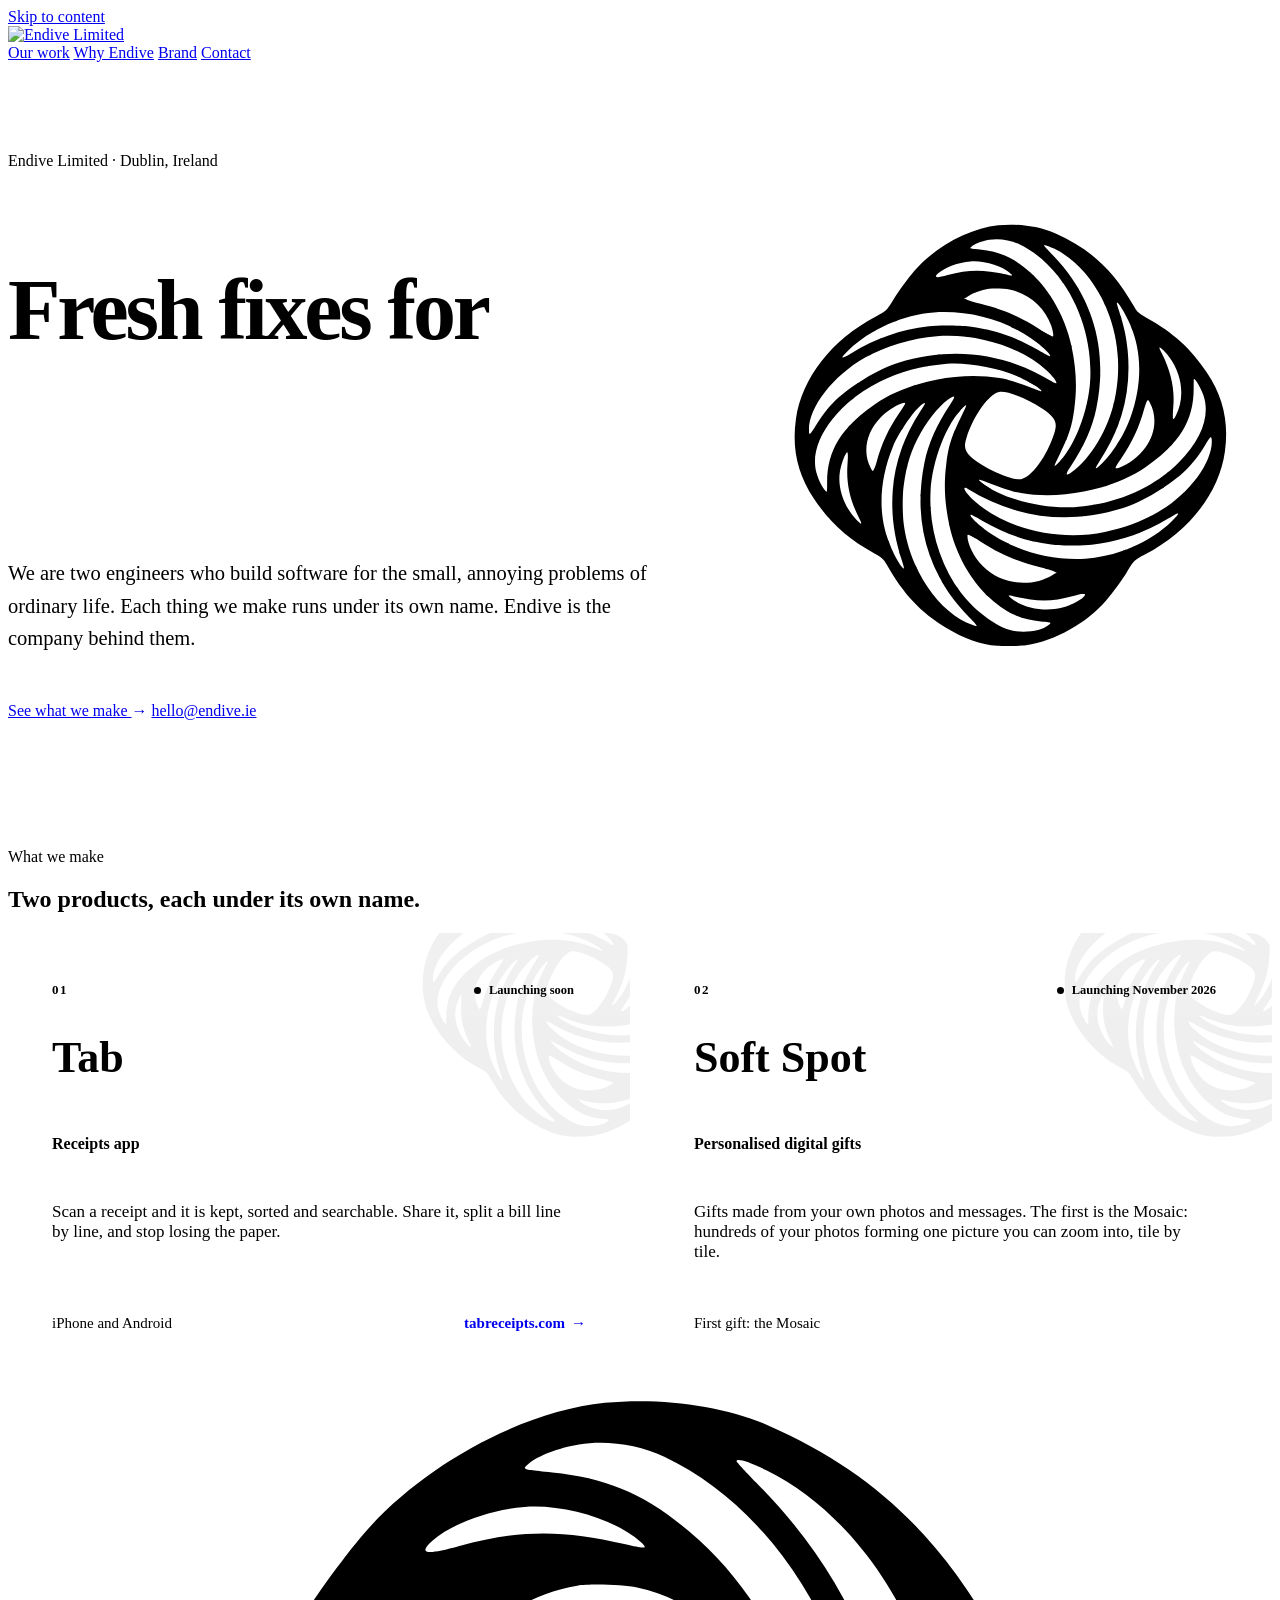
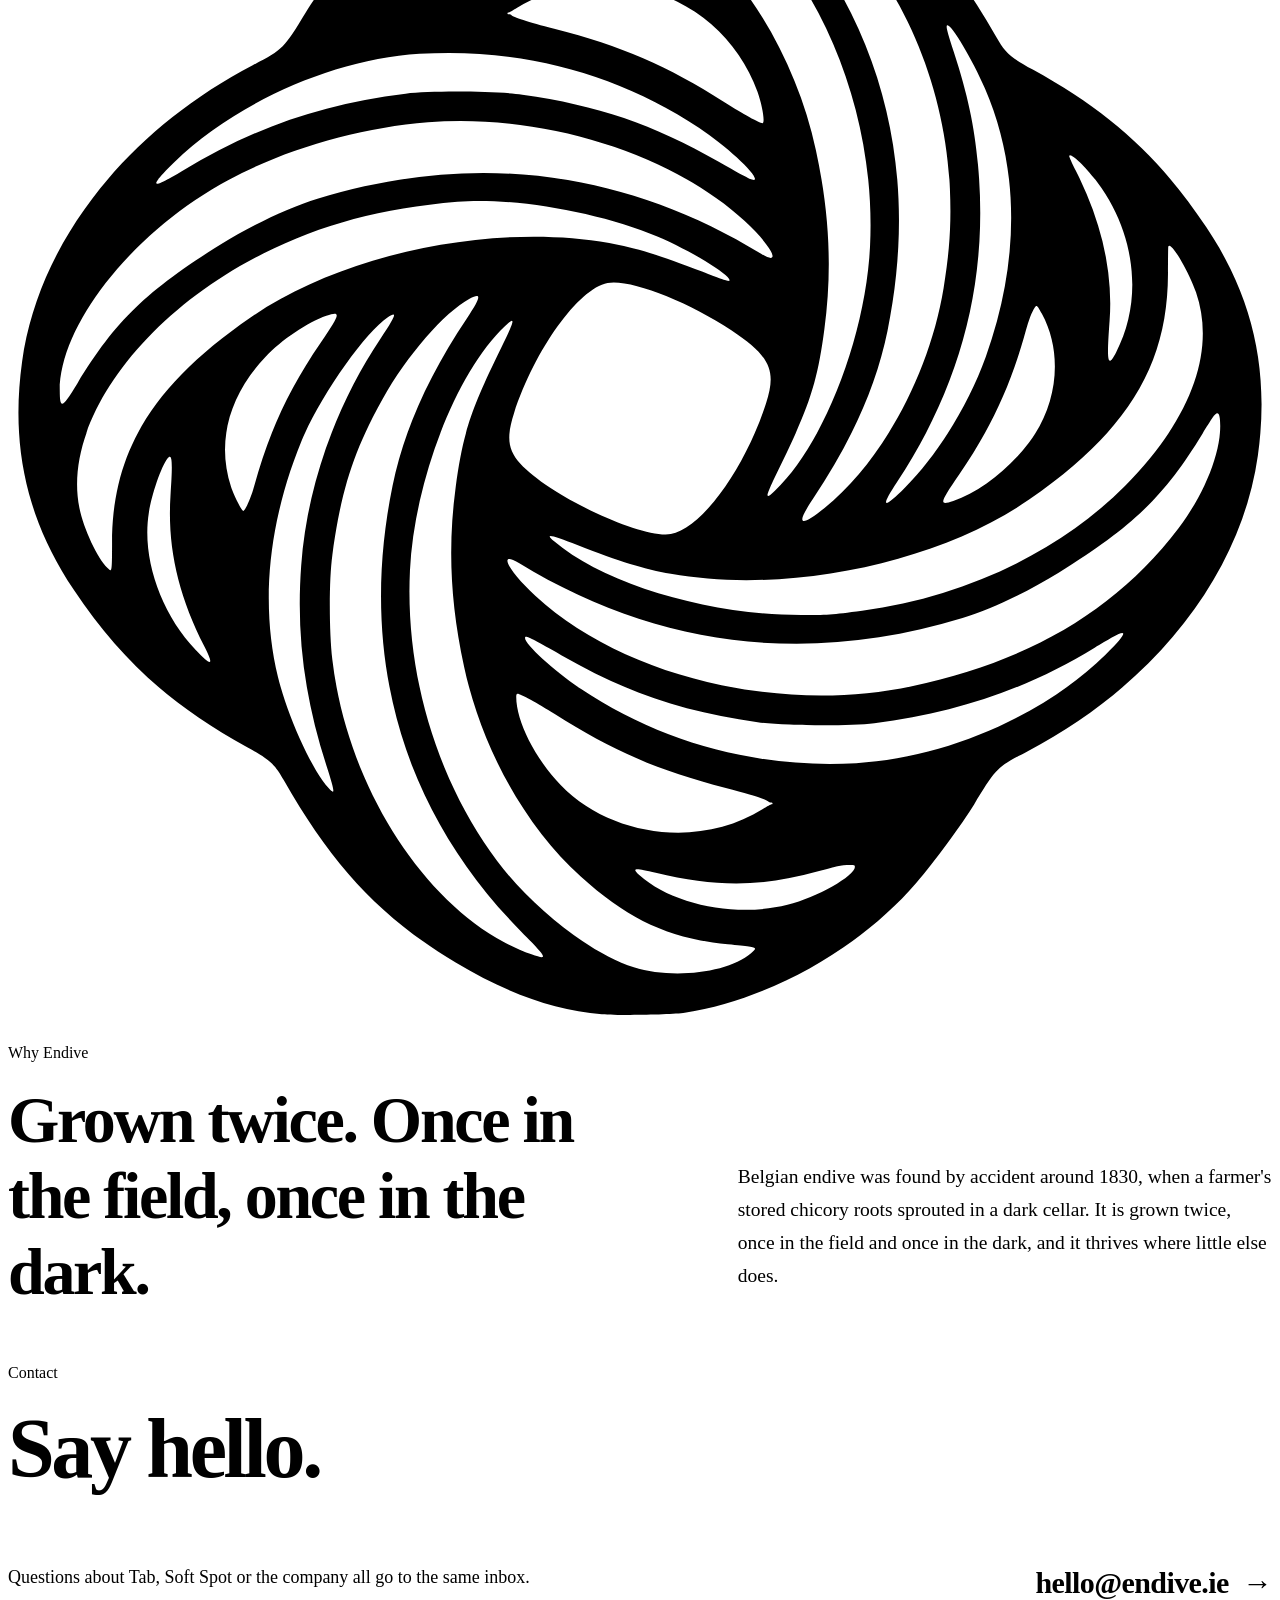
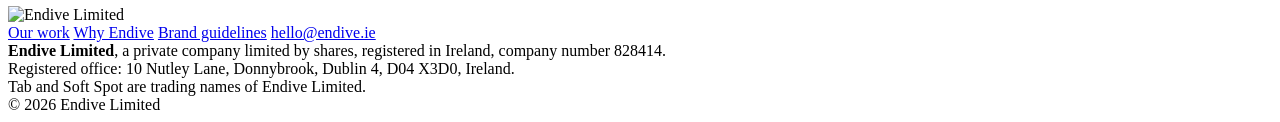
==== commit b68ca541: "endive.ie: robots.txt, sitemap, llms.txt and Organization structured data So search engines and AI a" ====
--- a/site/public/index.html
+++ b/site/public/index.html
@@ -27,7 +27,6 @@
 <link rel="stylesheet" href="https://fonts.googleapis.com/css2?family=Montserrat:wght@400..800&display=swap">
 <link rel="stylesheet" href="/assets/site.css">
 <script src="/assets/site.js" defer></script>
-<script src="/assets/emblem-spin.js" defer></script>
 <style>
 /* Home: hero with the spinning emblem, the two products as cards, the name story on a deep-green band, then contact. */
 .hero { padding-block: clamp(40px, 7vw, 96px) clamp(72px, 10vw, 128px); }
@@ -85,15 +84,18 @@
 .mail:hover .arrow { transform: translateX(5px); }
 @media (max-width: 760px) { .contact .container { grid-template-columns: 1fr; } }
 </style>
+<!-- Who the company is and what it makes, for search engines and AI agents (schema.org). The address is the footer's, word for word. -->
+<script type="application/ld+json">{"@context":"https://schema.org","@graph":[{"@type":"Organization","@id":"https://endive.ie/#organization","name":"Endive Limited","legalName":"Endive Limited","url":"https://endive.ie/","logo":"https://endive.ie/android-chrome-512x512.png","email":"hello@endive.ie","description":"An Irish company of two engineers building software for the small, annoying problems of everyday life: Tab and Soft Spot.","identifier":{"@type":"PropertyValue","propertyID":"Companies Registration Office (Ireland)","value":"828414"},"address":{"@type":"PostalAddress","streetAddress":"10 Nutley Lane, Donnybrook","addressLocality":"Dublin 4","postalCode":"D04 X3D0","addressCountry":"IE"},"brand":[{"@type":"Brand","name":"Tab","url":"https://tabreceipts.com/"},{"@type":"Brand","name":"Soft Spot","url":"https://www.softspotgifts.com/"}]},{"@type":"WebSite","@id":"https://endive.ie/#website","name":"Endive Limited","url":"https://endive.ie/","publisher":{"@id":"https://endive.ie/#organization"}}]}</script>
 </head>
 <body>
 <a class="skip" href="#main">Skip to content</a>
 <header class="top">
   <div class="container">
-    <a class="brandmark" href="/" aria-label="Endive Limited, home"><picture><source srcset="/assets/logo-reversed.svg" media="(prefers-color-scheme: dark)"><img src="/assets/logo.svg" alt="Endive Limited" width="117" height="40"></picture></a>
+    <a class="brandmark" href="/" aria-label="Endive Limited, home"><picture><source srcset="/brand/files/svg/endive-logo-horizontal-reversed.svg" media="(prefers-color-scheme: dark)"><img src="/brand/files/svg/endive-logo-horizontal.svg" alt="Endive Limited" width="117" height="40"></picture></a>
     <nav class="nav" aria-label="Main">
       <a class="opt" href="#work">Our work</a>
       <a class="opt" href="#story">Why Endive</a>
+      <a href="/brand/">Brand</a>
       <a class="nav-cta" href="mailto:hello@endive.ie">Contact</a>
     </nav>
   </div>
@@ -111,7 +113,7 @@
           <a class="btn ghost" href="mailto:hello@endive.ie">hello@endive.ie</a>
         </div>
       </div>
-      <button class="stage" type="button" data-replay="hero" aria-label="Spin the Endive emblem"><svg id="hero" class="emblem spin" viewBox="-1200 -1200 2400 2400" role="img" aria-label="Endive emblem"><defs><path id="hero-p" d="M-66.7 -1149C39.8 -1159.9 159.6 -1143.3 244.5 -1105.7C437.5 -1020.4 563.8 -903.1 676.5 -704.6C693.7 -674.4 702.7 -666.2 745.8 -642.5C892.3 -561.7 986.1 -476.5 1075.4 -343.1C1164.1 -210.7 1195.7 -71.1 1173.2 90C1141.9 314.4 977.5 525.6 735.4 652.1C677.4 682.4 676.6 683.3 634.4 752.8C612.3 789.2 557.9 863.1 524.8 901.6C417.8 1026.4 246.5 1122.6 85 1148.4C62.2 1152.1 -39.3 1153.7 -72.5 1150.9C-163.1 1143.4 -251.3 1112.2 -350 1052.9C-491.6 967.7 -583.3 870.4 -676.5 706.2C-693.7 675.9 -702.7 667.8 -745.8 644C-892.3 563.3 -986.1 478 -1075.4 344.7C-1164.1 212.2 -1195.7 72.7 -1173.2 -88.4C-1141.9 -312.9 -977.5 -524 -735.4 -650.6C-677.4 -680.9 -676.6 -681.7 -634.4 -751.2C-612.3 -787.6 -557.9 -861.5 -524.8 -900C-413.4 -1030 -224.3 -1132.8 -66.7 -1149ZM-61.7 -237.4C-117 -226.6 -199.5 -111.6 -239.2 10C-253.9 55.2 -251 79.4 -227.5 105.3C-172.1 166.6 3.7 249 58.5 239.4C116.3 229.2 198.4 116.6 239.2 -8.4C259.8 -71.6 247.4 -98 173.4 -147.5C89.5 -203.7 -19.9 -245.5 -61.7 -237.4ZM1087 18.7C1083.4 24 1075 37.3 1068.3 48.3C995.6 167.5 937 224.2 794.9 312.9C737.9 348.4 665.1 382.7 612.4 398.9C316.7 489.4 30.5 453.9 -229.9 294.4C-270.7 269.4 -251 308.4 -198.3 357C-31.9 510.4 265.7 581.7 516.3 528.2C740.8 480.3 904.3 383.4 1022.5 228.3C1070.4 165.5 1101.7 88.7 1101.7 34.2C1101.6 8.2 1097.2 3.5 1087 18.7ZM-402.5 -542.5C-539.6 -531.6 -686 -487.7 -797 -424.2C-969.3 -325.6 -1101.7 -155.4 -1101.7 -32.7C-1101.6 2.8 -1097.4 1 -1068.3 -46.7C-995.6 -165.9 -937 -222.6 -794.9 -311.3C-737.9 -346.8 -665.1 -381.2 -612.4 -397.3C-316.7 -487.8 -30.5 -452.3 229.9 -292.8C270.7 -267.8 251 -306.8 198.3 -355.4C59.5 -483.4 -185.3 -559.6 -402.5 -542.5ZM-115.8 -1070C-154.7 -1063.7 -195.2 -1048.1 -212 -1032.9C-216.1 -1029.2 -218.9 -1026.9 -218.6 -1025.1C-217.9 -1021.7 -205.3 -1020.6 -166.6 -1016.7C-55 -1005.6 21.2 -970.5 112.5 -888C217.9 -792.8 300.9 -643.5 334 -489.6C360.2 -367.7 365.1 -262.4 350 -148.9C337 -51 322.5 -5.5 270 102.5C236.5 171.2 235.1 176.9 256.1 157C348.6 69.9 428.6 -135.8 436.8 -307.5C451.9 -621.7 287.4 -933 46.1 -1046.7C-2.8 -1069.7 -63.4 -1078.5 -115.8 -1070ZM-256.1 -155.5C-348.6 -68.3 -428.6 137.4 -436.8 309.1C-446.2 504.8 -385.4 707 -271.2 860C-204.2 949.7 -92.8 1036.5 -11.7 1062.1C61.8 1085.3 168.7 1072.5 210.8 1035.5C215.5 1031.3 218.8 1028.6 218.5 1026.7C217.8 1023.2 204.9 1022.1 166.6 1018.3C55 1007.1 -21.2 972 -112.5 889.6C-217.9 794.4 -300.9 645 -334 491.2C-360.2 369.3 -365.1 264 -350 150.5C-337 52.6 -322.5 7.1 -270 -100.9C-236.5 -169.6 -235.1 -175.4 -256.1 -155.5ZM1003 -306.3C1002.8 -305.6 1002.6 -282.2 1002.5 -254.2C1002 -79.9 924.8 45.3 738.8 173.9C563.7 294.8 278.9 353.9 58.4 314.9C9.3 306.3 -39.4 291.2 -117.8 260.5C-172.4 239.1 -181.1 237.7 -163 253.2C-68.5 334.1 129.3 393.2 305.8 393.2C355 393.2 363.3 392.6 421.7 384.8C615.5 358.9 798.4 272.2 920.8 148.3C1046.6 21 1094 -108.3 1055.7 -219.6C1040.8 -262.7 1006.5 -319.3 1003 -306.3ZM-346.7 -391.6C-491 -379.1 -604.2 -348.9 -715.2 -293.3C-947.1 -177.1 -1096.6 29.6 -1064.5 189.5C-1056.5 229.2 -1030.1 285.7 -1011 304C-1008.4 306.5 -1006.7 308.2 -1005.4 307.9C-1002.5 307.1 -1002.5 295.3 -1002.4 256.1C-1002.2 81.7 -925 -43.6 -738.8 -172.3C-563.7 -293.2 -278.9 -352.3 -58.4 -313.4C-9.3 -304.7 39.4 -289.7 117.8 -259C163.9 -240.9 170 -239 170 -243C170 -253.6 92.1 -300.7 34.1 -325.1C-76.4 -371.8 -241.8 -400.6 -346.7 -391.6ZM-323.7 -207.3C-371.6 -181.3 -442.8 -99.1 -488.7 -16.9C-543.6 81.5 -566.9 153.6 -584.1 279.1C-590.5 325.6 -590.6 422.9 -584.2 477.5C-554.7 730.9 -391.6 972.3 -206.1 1037.3C-173.6 1048.7 -175 1045.5 -225.4 994.3C-451.3 765.1 -536 471.7 -469.9 148C-448.6 43.8 -402.4 -60.3 -328.5 -170.6C-301.5 -210.9 -300.3 -220 -323.7 -207.3ZM183.3 -1038.2C183.3 -1036.7 202.3 -1016.2 225.4 -992.8C451.3 -763.6 536 -470.2 469.9 -146.4C448.6 -42.2 402.4 61.9 328.5 172.2C295.3 221.8 302.9 228.1 350.4 189.9C459.1 102.5 549.8 -65 576.4 -227.5C588 -298.2 591.3 -349.6 588.4 -416.7C577.2 -677.6 436 -923.3 241.7 -1020.2C208 -1037 183.3 -1044.6 183.3 -1038.2ZM896.7 435.4C888.9 439.8 873.9 448.7 863.3 455.2C737.4 532.4 601.6 578.9 445 598.4C396.5 604.4 272.3 603.4 223.4 596.6C80.8 576.6 -24.6 540.7 -149.5 469.4C-210.1 434.8 -218.3 430.9 -218.3 436.8C-218.3 449 -162.5 499.9 -112.5 533.3C41.3 636 223.2 685 410.5 674.3C580.7 664.6 767.1 583.5 884.3 468.1C924 429.1 928.3 417.6 896.7 435.4ZM-418.8 -672.5C-582 -662.3 -770 -579.1 -884.3 -466.6C-933.9 -417.8 -930.1 -413.3 -870 -449.6C-732.9 -532.6 -605 -576.9 -445 -596.8C-396.5 -602.9 -272.3 -601.8 -223.4 -595C-80.8 -575 24.6 -539.1 149.5 -467.8C210.1 -433.2 218.3 -429.3 218.3 -435.2C218.3 -447.4 162.5 -498.3 112.5 -531.7C-42.8 -635.4 -228.2 -684.5 -418.8 -672.5ZM-235 548.4C-235 595 -199.2 665.9 -150.2 716.3C-53.7 815.7 115.9 835.7 233.3 761.6C241.3 756.6 248.7 752.5 249.8 752.5C250.8 752.5 251.7 751.7 251.7 750.8C251.7 749.9 250.2 749.1 248.4 749.1C246.7 749.1 244.8 748.4 244.3 747.6C241.7 743.5 213 734.3 162.9 721.5C35.3 688.9 -51.8 651.3 -161.9 581.2C-194.6 560.3 -227.2 542.5 -232.5 542.5C-234.3 542.5 -235 544.2 -235 548.4ZM-119.2 -801.9C-159.9 -795.2 -202.1 -779.7 -233.3 -760C-241.3 -755 -248.7 -750.9 -249.8 -750.9C-250.8 -750.9 -251.7 -750.1 -251.7 -749.2C-251.7 -748.3 -250.2 -747.5 -248.4 -747.5C-246.7 -747.5 -244.8 -746.9 -244.3 -746C-241.7 -742 -213 -732.8 -162.9 -719.9C-35.3 -687.4 51.8 -649.7 161.9 -579.6C194.6 -558.8 227.2 -540.9 232.5 -540.9C237.8 -540.9 232.7 -573.2 223.1 -600.4C187.7 -700.9 101.4 -775.7 -5.6 -798.6C-30.4 -803.9 -95.4 -805.8 -119.2 -801.9ZM-478.8 -172.4C-522.6 -143.5 -609.1 -19.2 -642.7 62.8C-705.6 216.3 -721.2 372.8 -687.4 510.7C-668.7 586.7 -623.3 686.3 -590.9 722.2C-578.4 735.9 -579.1 729.6 -595.3 679.4C-637.8 547.4 -652.8 428.6 -643.3 299.1C-632.4 149.7 -578.7 -3.2 -491.6 -133.5C-462.9 -176.5 -460.1 -184.8 -478.8 -172.4ZM582.7 -726.1C581.1 -723.6 583.8 -713.1 595.7 -676.3C622.2 -594.6 634.8 -536 641.7 -462.5C662 -245.2 611.3 -45.9 488.4 140.1C455.6 189.7 461 193.5 503.3 150.9C565.7 88.1 624 -6.4 656.6 -97.3C721.3 -278 720.8 -455 655 -606.7C629.7 -665.1 587.7 -734.3 582.7 -726.1ZM749.3 -190.5C743.9 -182.2 738.2 -167.3 732.5 -146.7C703.9 -42.6 666.2 38.7 606 126.1C568.4 180.8 567.3 186 594.8 176.7C644.2 159.9 700.3 116.7 738.3 66.1C793.6 -7.2 803.4 -104.3 763.1 -178.8C754.2 -195.3 753.1 -196.3 749.3 -190.5ZM-595.5 -175C-631.6 -162.4 -680.4 -129.4 -711.3 -96.8C-781 -23.2 -804.4 65.5 -776.4 149.9C-770.7 167.2 -755.6 196.2 -752.8 195.4C-748.9 194.3 -738.2 169.5 -732.5 148.3C-704.4 45.3 -666.2 -37.1 -606 -124.6C-568.4 -179.3 -567.2 -184.9 -595.5 -175ZM-219.2 -951.5C-285.7 -946.2 -358.4 -919.3 -394.8 -886.6C-422 -862.2 -406.1 -859.2 -342.8 -877C-232.9 -907.8 -146.6 -908.9 -29.9 -880.8C11 -871 16.2 -871.7 1.4 -884.9C-46 -927.6 -144.8 -957.4 -219.2 -951.5ZM375 869.9C370 871 353.5 875.4 338.3 879.6C232 909.4 145.4 910.2 29.9 882.4C-11 872.6 -16.2 873.3 -1.4 886.5C61.6 943.2 183.4 967.8 280 943.4C339.6 928.3 416.3 883.3 407.3 868.8C406.1 866.8 385.5 867.5 375 869.9ZM815 -478.1C815 -476.5 820.5 -464.3 827.3 -451C876.6 -353.9 898.4 -257.7 891.7 -166.7C885.7 -85 887.8 -74.8 903.9 -105.6C955.5 -204.4 941.5 -331.3 868.3 -428.7C844.3 -460.6 815 -487.7 815 -478.1ZM-897.2 96.1C-909.3 112.3 -926.7 162.6 -932.5 198.3C-946.5 284.1 -910.8 388.9 -843.5 459.6C-812.8 491.9 -808.3 490 -827.3 452.6C-877.7 353.5 -897.9 262.5 -891.4 164.9C-887 99.9 -888.4 84.4 -897.2 96.1Z"/></defs><use class="still" href="#hero-p"/></svg></button>
+      <button class="stage" type="button" data-replay="hero" aria-label="Spin the Endive emblem"><svg id="hero" class="emblem spin" viewBox="-1200 -1200 2400 2400" role="img" aria-label="Endive emblem"><defs><path id="hero-p" d="M-66.7 -1149C39.8 -1159.9 159.6 -1143.3 244.5 -1105.7C437.5 -1020.4 563.8 -903.1 676.5 -704.6C693.7 -674.4 702.7 -666.2 745.8 -642.5C892.3 -561.7 986.1 -476.5 1075.4 -343.1C1164.1 -210.7 1195.7 -71.1 1173.2 90C1141.9 314.4 977.5 525.6 735.4 652.1C677.4 682.4 676.6 683.3 634.4 752.8C612.3 789.2 557.9 863.1 524.8 901.6C417.8 1026.4 246.5 1122.6 85 1148.4C62.2 1152.1 -39.3 1153.7 -72.5 1150.9C-163.1 1143.4 -251.3 1112.2 -350 1052.9C-491.6 967.7 -583.3 870.4 -676.5 706.2C-693.7 675.9 -702.7 667.8 -745.8 644C-892.3 563.3 -986.1 478 -1075.4 344.7C-1164.1 212.2 -1195.7 72.7 -1173.2 -88.4C-1141.9 -312.9 -977.5 -524 -735.4 -650.6C-677.4 -680.9 -676.6 -681.7 -634.4 -751.2C-612.3 -787.6 -557.9 -861.5 -524.8 -900C-413.4 -1030 -224.3 -1132.8 -66.7 -1149ZM-61.7 -237.4C-117 -226.6 -199.5 -111.6 -239.2 10C-253.9 55.2 -251 79.4 -227.5 105.3C-172.1 166.6 3.7 249 58.5 239.4C116.3 229.2 198.4 116.6 239.2 -8.4C259.8 -71.6 247.4 -98 173.4 -147.5C89.5 -203.7 -19.9 -245.5 -61.7 -237.4ZM1087 18.7C1083.4 24 1075 37.3 1068.3 48.3C995.6 167.5 937 224.2 794.9 312.9C737.9 348.4 665.1 382.7 612.4 398.9C316.7 489.4 30.5 453.9 -229.9 294.4C-270.7 269.4 -251 308.4 -198.3 357C-31.9 510.4 265.7 581.7 516.3 528.2C740.8 480.3 904.3 383.4 1022.5 228.3C1070.4 165.5 1101.7 88.7 1101.7 34.2C1101.6 8.2 1097.2 3.5 1087 18.7ZM-402.5 -542.5C-539.6 -531.6 -686 -487.7 -797 -424.2C-969.3 -325.6 -1101.7 -155.4 -1101.7 -32.7C-1101.6 2.8 -1097.4 1 -1068.3 -46.7C-995.6 -165.9 -937 -222.6 -794.9 -311.3C-737.9 -346.8 -665.1 -381.2 -612.4 -397.3C-316.7 -487.8 -30.5 -452.3 229.9 -292.8C270.7 -267.8 251 -306.8 198.3 -355.4C59.5 -483.4 -185.3 -559.6 -402.5 -542.5ZM-115.8 -1070C-154.7 -1063.7 -195.2 -1048.1 -212 -1032.9C-216.1 -1029.2 -218.9 -1026.9 -218.6 -1025.1C-217.9 -1021.7 -205.3 -1020.6 -166.6 -1016.7C-55 -1005.6 21.2 -970.5 112.5 -888C217.9 -792.8 300.9 -643.5 334 -489.6C360.2 -367.7 365.1 -262.4 350 -148.9C337 -51 322.5 -5.5 270 102.5C236.5 171.2 235.1 176.9 256.1 157C348.6 69.9 428.6 -135.8 436.8 -307.5C451.9 -621.7 287.4 -933 46.1 -1046.7C-2.8 -1069.7 -63.4 -1078.5 -115.8 -1070ZM-256.1 -155.5C-348.6 -68.3 -428.6 137.4 -436.8 309.1C-446.2 504.8 -385.4 707 -271.2 860C-204.2 949.7 -92.8 1036.5 -11.7 1062.1C61.8 1085.3 168.7 1072.5 210.8 1035.5C215.5 1031.3 218.8 1028.6 218.5 1026.7C217.8 1023.2 204.9 1022.1 166.6 1018.3C55 1007.1 -21.2 972 -112.5 889.6C-217.9 794.4 -300.9 645 -334 491.2C-360.2 369.3 -365.1 264 -350 150.5C-337 52.6 -322.5 7.1 -270 -100.9C-236.5 -169.6 -235.1 -175.4 -256.1 -155.5ZM1003 -306.3C1002.8 -305.6 1002.6 -282.2 1002.5 -254.2C1002 -79.9 924.8 45.3 738.8 173.9C563.7 294.8 278.9 353.9 58.4 314.9C9.3 306.3 -39.4 291.2 -117.8 260.5C-172.4 239.1 -181.1 237.7 -163 253.2C-68.5 334.1 129.3 393.2 305.8 393.2C355 393.2 363.3 392.6 421.7 384.8C615.5 358.9 798.4 272.2 920.8 148.3C1046.6 21 1094 -108.3 1055.7 -219.6C1040.8 -262.7 1006.5 -319.3 1003 -306.3ZM-346.7 -391.6C-491 -379.1 -604.2 -348.9 -715.2 -293.3C-947.1 -177.1 -1096.6 29.6 -1064.5 189.5C-1056.5 229.2 -1030.1 285.7 -1011 304C-1008.4 306.5 -1006.7 308.2 -1005.4 307.9C-1002.5 307.1 -1002.5 295.3 -1002.4 256.1C-1002.2 81.7 -925 -43.6 -738.8 -172.3C-563.7 -293.2 -278.9 -352.3 -58.4 -313.4C-9.3 -304.7 39.4 -289.7 117.8 -259C163.9 -240.9 170 -239 170 -243C170 -253.6 92.1 -300.7 34.1 -325.1C-76.4 -371.8 -241.8 -400.6 -346.7 -391.6ZM-323.7 -207.3C-371.6 -181.3 -442.8 -99.1 -488.7 -16.9C-543.6 81.5 -566.9 153.6 -584.1 279.1C-590.5 325.6 -590.6 422.9 -584.2 477.5C-554.7 730.9 -391.6 972.3 -206.1 1037.3C-173.6 1048.7 -175 1045.5 -225.4 994.3C-451.3 765.1 -536 471.7 -469.9 148C-448.6 43.8 -402.4 -60.3 -328.5 -170.6C-301.5 -210.9 -300.3 -220 -323.7 -207.3ZM183.3 -1038.2C183.3 -1036.7 202.3 -1016.2 225.4 -992.8C451.3 -763.6 536 -470.2 469.9 -146.4C448.6 -42.2 402.4 61.9 328.5 172.2C295.3 221.8 302.9 228.1 350.4 189.9C459.1 102.5 549.8 -65 576.4 -227.5C588 -298.2 591.3 -349.6 588.4 -416.7C577.2 -677.6 436 -923.3 241.7 -1020.2C208 -1037 183.3 -1044.6 183.3 -1038.2ZM896.7 435.4C888.9 439.8 873.9 448.7 863.3 455.2C737.4 532.4 601.6 578.9 445 598.4C396.5 604.4 272.3 603.4 223.4 596.6C80.8 576.6 -24.6 540.7 -149.5 469.4C-210.1 434.8 -218.3 430.9 -218.3 436.8C-218.3 449 -162.5 499.9 -112.5 533.3C41.3 636 223.2 685 410.5 674.3C580.7 664.6 767.1 583.5 884.3 468.1C924 429.1 928.3 417.6 896.7 435.4ZM-418.8 -672.5C-582 -662.3 -770 -579.1 -884.3 -466.6C-933.9 -417.8 -930.1 -413.3 -870 -449.6C-732.9 -532.6 -605 -576.9 -445 -596.8C-396.5 -602.9 -272.3 -601.8 -223.4 -595C-80.8 -575 24.6 -539.1 149.5 -467.8C210.1 -433.2 218.3 -429.3 218.3 -435.2C218.3 -447.4 162.5 -498.3 112.5 -531.7C-42.8 -635.4 -228.2 -684.5 -418.8 -672.5ZM-235 548.4C-235 595 -199.2 665.9 -150.2 716.3C-53.7 815.7 115.9 835.7 233.3 761.6C241.3 756.6 248.7 752.5 249.8 752.5C250.8 752.5 251.7 751.7 251.7 750.8C251.7 749.9 250.2 749.1 248.4 749.1C246.7 749.1 244.8 748.4 244.3 747.6C241.7 743.5 213 734.3 162.9 721.5C35.3 688.9 -51.8 651.3 -161.9 581.2C-194.6 560.3 -227.2 542.5 -232.5 542.5C-234.3 542.5 -235 544.2 -235 548.4ZM-119.2 -801.9C-159.9 -795.2 -202.1 -779.7 -233.3 -760C-241.3 -755 -248.7 -750.9 -249.8 -750.9C-250.8 -750.9 -251.7 -750.1 -251.7 -749.2C-251.7 -748.3 -250.2 -747.5 -248.4 -747.5C-246.7 -747.5 -244.8 -746.9 -244.3 -746C-241.7 -742 -213 -732.8 -162.9 -719.9C-35.3 -687.4 51.8 -649.7 161.9 -579.6C194.6 -558.8 227.2 -540.9 232.5 -540.9C237.8 -540.9 232.7 -573.2 223.1 -600.4C187.7 -700.9 101.4 -775.7 -5.6 -798.6C-30.4 -803.9 -95.4 -805.8 -119.2 -801.9ZM-478.8 -172.4C-522.6 -143.5 -609.1 -19.2 -642.7 62.8C-705.6 216.3 -721.2 372.8 -687.4 510.7C-668.7 586.7 -623.3 686.3 -590.9 722.2C-578.4 735.9 -579.1 729.6 -595.3 679.4C-637.8 547.4 -652.8 428.6 -643.3 299.1C-632.4 149.7 -578.7 -3.2 -491.6 -133.5C-462.9 -176.5 -460.1 -184.8 -478.8 -172.4ZM582.7 -726.1C581.1 -723.6 583.8 -713.1 595.7 -676.3C622.2 -594.6 634.8 -536 641.7 -462.5C662 -245.2 611.3 -45.9 488.4 140.1C455.6 189.7 461 193.5 503.3 150.9C565.7 88.1 624 -6.4 656.6 -97.3C721.3 -278 720.8 -455 655 -606.7C629.7 -665.1 587.7 -734.3 582.7 -726.1ZM749.3 -190.5C743.9 -182.2 738.2 -167.3 732.5 -146.7C703.9 -42.6 666.2 38.7 606 126.1C568.4 180.8 567.3 186 594.8 176.7C644.2 159.9 700.3 116.7 738.3 66.1C793.6 -7.2 803.4 -104.3 763.1 -178.8C754.2 -195.3 753.1 -196.3 749.3 -190.5ZM-595.5 -175C-631.6 -162.4 -680.4 -129.4 -711.3 -96.8C-781 -23.2 -804.4 65.5 -776.4 149.9C-770.7 167.2 -755.6 196.2 -752.8 195.4C-748.9 194.3 -738.2 169.5 -732.5 148.3C-704.4 45.3 -666.2 -37.1 -606 -124.6C-568.4 -179.3 -567.2 -184.9 -595.5 -175ZM-219.2 -951.5C-285.7 -946.2 -358.4 -919.3 -394.8 -886.6C-422 -862.2 -406.1 -859.2 -342.8 -877C-232.9 -907.8 -146.6 -908.9 -29.9 -880.8C11 -871 16.2 -871.7 1.4 -884.9C-46 -927.6 -144.8 -957.4 -219.2 -951.5ZM375 869.9C370 871 353.5 875.4 338.3 879.6C232 909.4 145.4 910.2 29.9 882.4C-11 872.6 -16.2 873.3 -1.4 886.5C61.6 943.2 183.4 967.8 280 943.4C339.6 928.3 416.3 883.3 407.3 868.8C406.1 866.8 385.5 867.5 375 869.9ZM815 -478.1C815 -476.5 820.5 -464.3 827.3 -451C876.6 -353.9 898.4 -257.7 891.7 -166.7C885.7 -85 887.8 -74.8 903.9 -105.6C955.5 -204.4 941.5 -331.3 868.3 -428.7C844.3 -460.6 815 -487.7 815 -478.1ZM-897.2 96.1C-909.3 112.3 -926.7 162.6 -932.5 198.3C-946.5 284.1 -910.8 388.9 -843.5 459.6C-812.8 491.9 -808.3 490 -827.3 452.6C-877.7 353.5 -897.9 262.5 -891.4 164.9C-887 99.9 -888.4 84.4 -897.2 96.1Z"/><clipPath id="hero-c0"><path clip-rule="evenodd" d="M312 0A312 312 0 1 0 -312 0A312 312 0 1 0 312 0Z"/></clipPath><clipPath id="hero-c1"><path clip-rule="evenodd" d="M594 0A594 594 0 1 0 -594 0A594 594 0 1 0 594 0ZM306 0A306 306 0 1 0 -306 0A306 306 0 1 0 306 0Z"/></clipPath><clipPath id="hero-c2"><path clip-rule="evenodd" d="M888 0A888 888 0 1 0 -888 0A888 888 0 1 0 888 0ZM588 0A588 588 0 1 0 -588 0A588 588 0 1 0 588 0Z"/></clipPath><clipPath id="hero-c3"><path clip-rule="evenodd" d="M1440 0A1440 1440 0 1 0 -1440 0A1440 1440 0 1 0 1440 0ZM882 0A882 882 0 1 0 -882 0A882 882 0 1 0 882 0Z"/></clipPath></defs><g class="rings"><g class="ring r3"><use href="#hero-p" clip-path="url(#hero-c3)"/></g><g class="ring r2"><use href="#hero-p" clip-path="url(#hero-c2)"/></g><g class="ring r1"><use href="#hero-p" clip-path="url(#hero-c1)"/></g><g class="ring r0"><use href="#hero-p" clip-path="url(#hero-c0)"/></g></g></svg></button>
     </div>
   </section>
 
@@ -173,10 +175,11 @@
 <footer class="foot">
   <div class="container">
     <div class="foot-brand">
-      <picture><source srcset="/assets/logo-reversed.svg" media="(prefers-color-scheme: dark)"><img src="/assets/logo.svg" alt="Endive Limited" width="129" height="44"></picture>
+      <picture><source srcset="/brand/files/svg/endive-logo-horizontal-reversed.svg" media="(prefers-color-scheme: dark)"><img src="/brand/files/svg/endive-logo-horizontal.svg" alt="Endive Limited" width="129" height="44"></picture>
       <nav class="foot-links" aria-label="Footer">
         <a href="#work">Our work</a>
         <a href="#story">Why Endive</a>
+        <a href="/brand/">Brand guidelines</a>
         <a href="mailto:hello@endive.ie">hello@endive.ie</a>
       </nav>
     </div>
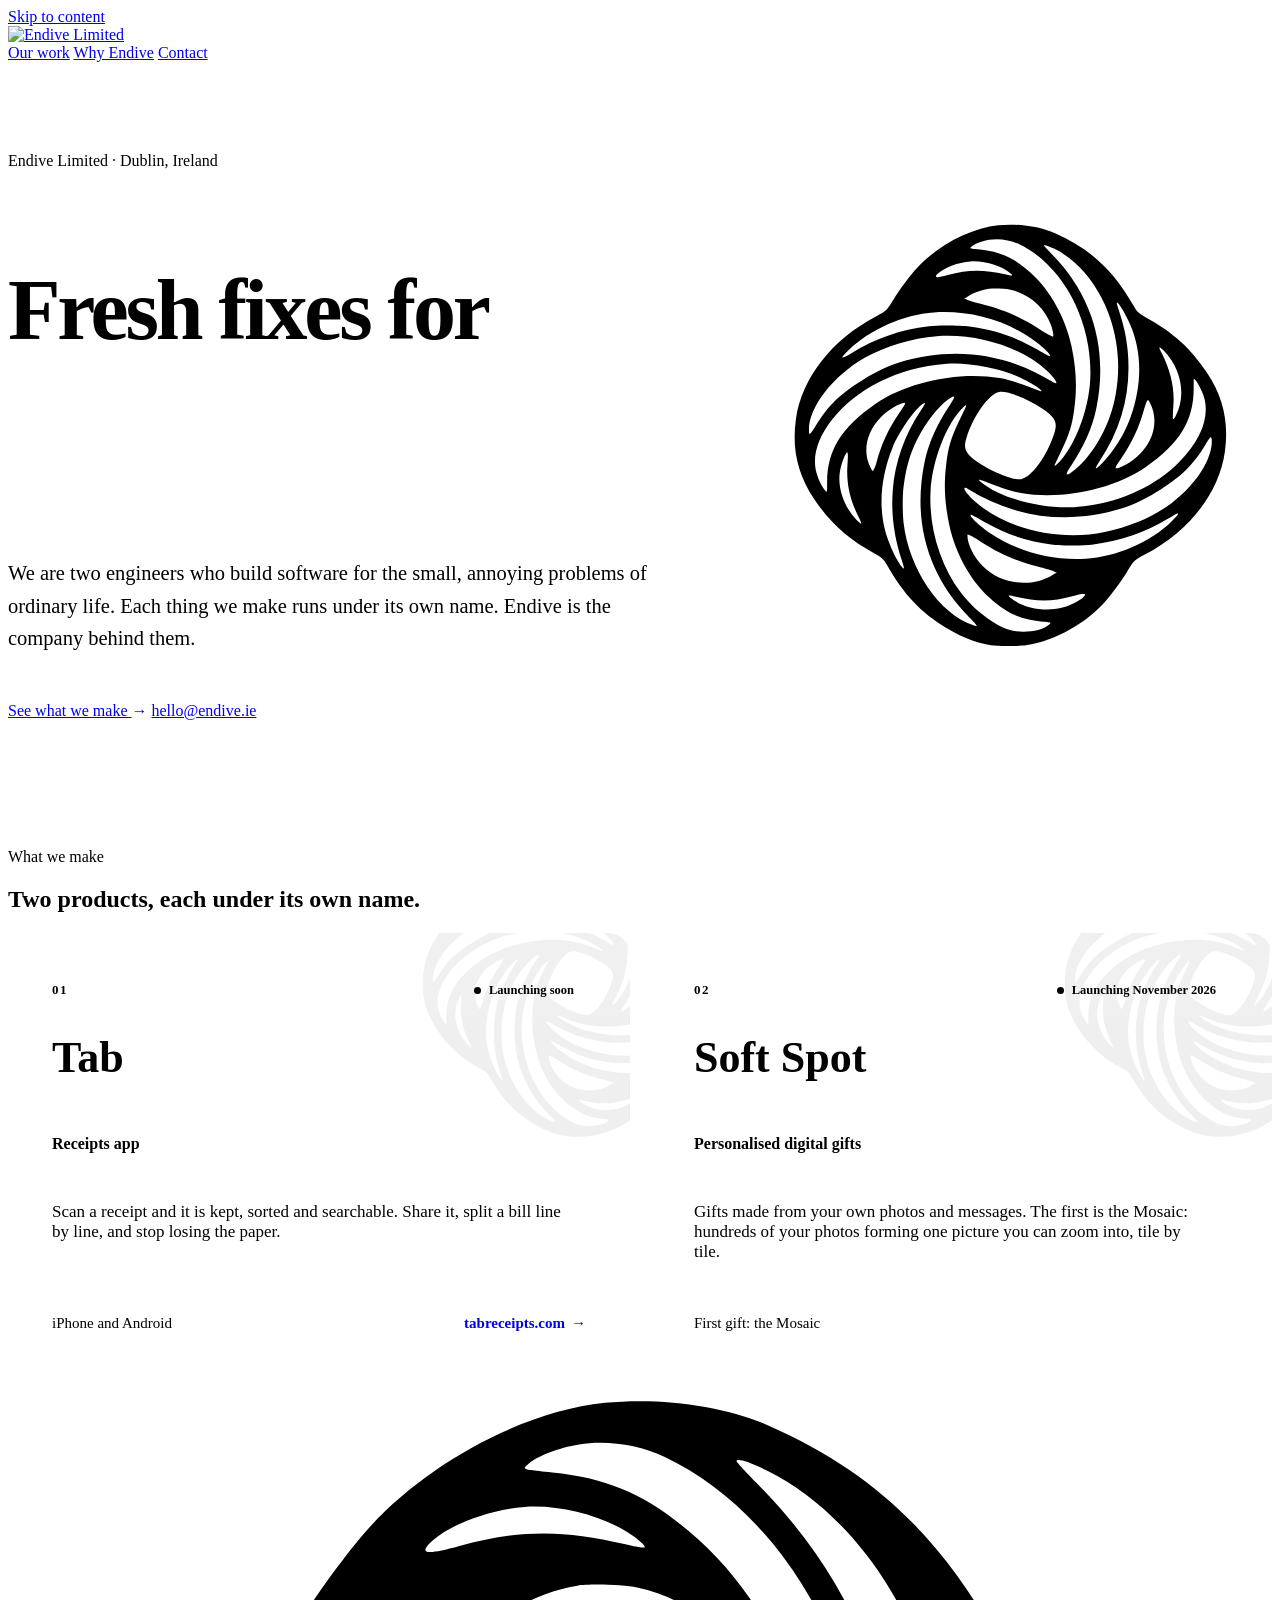
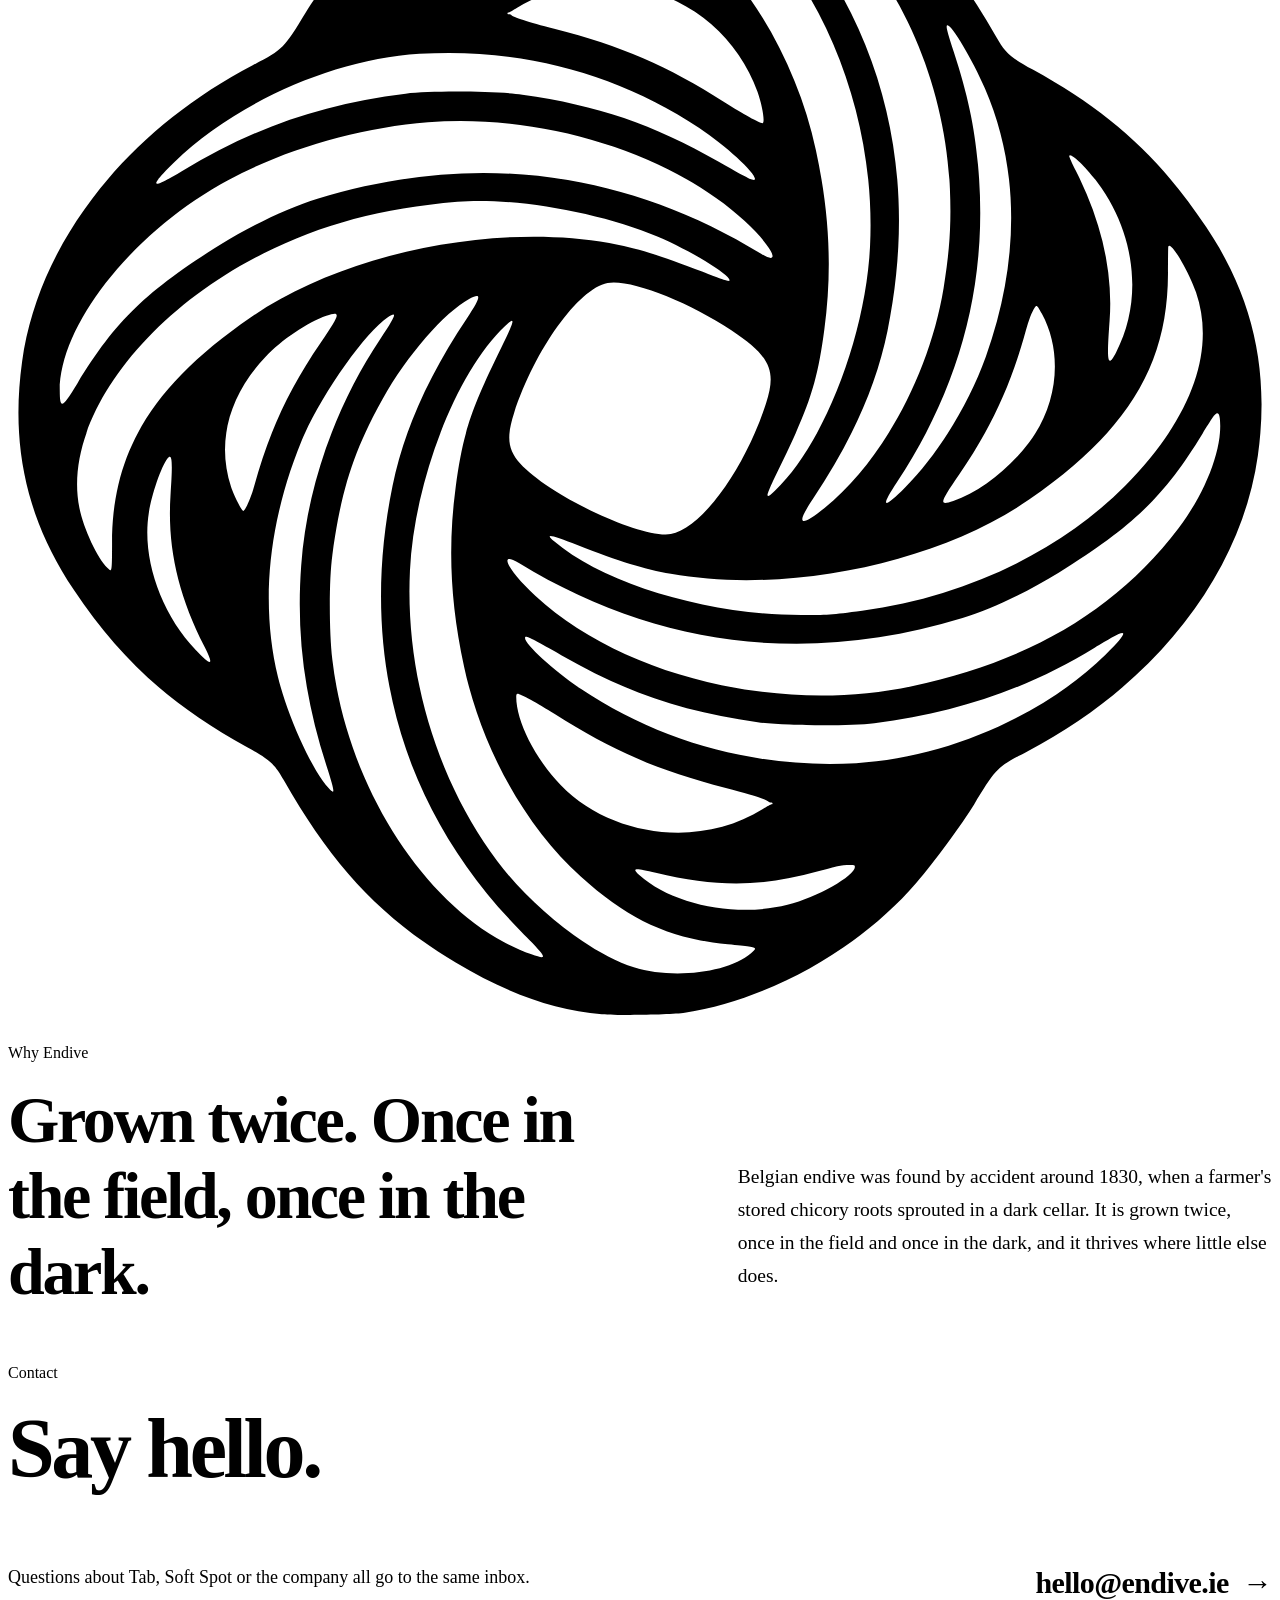
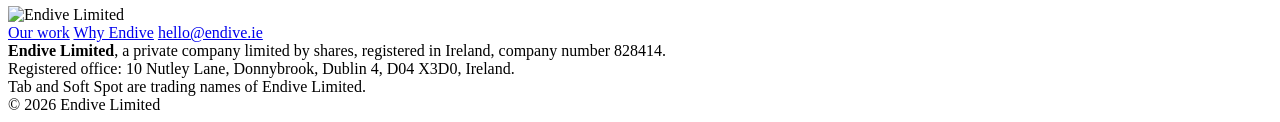
==== commit f6c65c54: "Merge 30fbb30ccf336300e96a225cd78626552a6913d5 into feb485aa1761ae79a368a13b1d7827d44ac69384" ====
--- a/site/public/index.html
+++ b/site/public/index.html
@@ -27,6 +27,7 @@
 <link rel="stylesheet" href="https://fonts.googleapis.com/css2?family=Montserrat:wght@400..800&display=swap">
 <link rel="stylesheet" href="/assets/site.css">
 <script src="/assets/site.js" defer></script>
+<script src="/assets/emblem-spin.js" defer></script>
 <style>
 /* Home: hero with the spinning emblem, the two products as cards, the name story on a deep-green band, then contact. */
 .hero { padding-block: clamp(40px, 7vw, 96px) clamp(72px, 10vw, 128px); }
@@ -91,11 +92,10 @@
 <a class="skip" href="#main">Skip to content</a>
 <header class="top">
   <div class="container">
-    <a class="brandmark" href="/" aria-label="Endive Limited, home"><picture><source srcset="/brand/files/svg/endive-logo-horizontal-reversed.svg" media="(prefers-color-scheme: dark)"><img src="/brand/files/svg/endive-logo-horizontal.svg" alt="Endive Limited" width="117" height="40"></picture></a>
+    <a class="brandmark" href="/" aria-label="Endive Limited, home"><picture><source srcset="/assets/logo-reversed.svg" media="(prefers-color-scheme: dark)"><img src="/assets/logo.svg" alt="Endive Limited" width="117" height="40"></picture></a>
     <nav class="nav" aria-label="Main">
       <a class="opt" href="#work">Our work</a>
       <a class="opt" href="#story">Why Endive</a>
-      <a href="/brand/">Brand</a>
       <a class="nav-cta" href="mailto:hello@endive.ie">Contact</a>
     </nav>
   </div>
@@ -113,7 +113,7 @@
           <a class="btn ghost" href="mailto:hello@endive.ie">hello@endive.ie</a>
         </div>
       </div>
-      <button class="stage" type="button" data-replay="hero" aria-label="Spin the Endive emblem"><svg id="hero" class="emblem spin" viewBox="-1200 -1200 2400 2400" role="img" aria-label="Endive emblem"><defs><path id="hero-p" d="M-66.7 -1149C39.8 -1159.9 159.6 -1143.3 244.5 -1105.7C437.5 -1020.4 563.8 -903.1 676.5 -704.6C693.7 -674.4 702.7 -666.2 745.8 -642.5C892.3 -561.7 986.1 -476.5 1075.4 -343.1C1164.1 -210.7 1195.7 -71.1 1173.2 90C1141.9 314.4 977.5 525.6 735.4 652.1C677.4 682.4 676.6 683.3 634.4 752.8C612.3 789.2 557.9 863.1 524.8 901.6C417.8 1026.4 246.5 1122.6 85 1148.4C62.2 1152.1 -39.3 1153.7 -72.5 1150.9C-163.1 1143.4 -251.3 1112.2 -350 1052.9C-491.6 967.7 -583.3 870.4 -676.5 706.2C-693.7 675.9 -702.7 667.8 -745.8 644C-892.3 563.3 -986.1 478 -1075.4 344.7C-1164.1 212.2 -1195.7 72.7 -1173.2 -88.4C-1141.9 -312.9 -977.5 -524 -735.4 -650.6C-677.4 -680.9 -676.6 -681.7 -634.4 -751.2C-612.3 -787.6 -557.9 -861.5 -524.8 -900C-413.4 -1030 -224.3 -1132.8 -66.7 -1149ZM-61.7 -237.4C-117 -226.6 -199.5 -111.6 -239.2 10C-253.9 55.2 -251 79.4 -227.5 105.3C-172.1 166.6 3.7 249 58.5 239.4C116.3 229.2 198.4 116.6 239.2 -8.4C259.8 -71.6 247.4 -98 173.4 -147.5C89.5 -203.7 -19.9 -245.5 -61.7 -237.4ZM1087 18.7C1083.4 24 1075 37.3 1068.3 48.3C995.6 167.5 937 224.2 794.9 312.9C737.9 348.4 665.1 382.7 612.4 398.9C316.7 489.4 30.5 453.9 -229.9 294.4C-270.7 269.4 -251 308.4 -198.3 357C-31.9 510.4 265.7 581.7 516.3 528.2C740.8 480.3 904.3 383.4 1022.5 228.3C1070.4 165.5 1101.7 88.7 1101.7 34.2C1101.6 8.2 1097.2 3.5 1087 18.7ZM-402.5 -542.5C-539.6 -531.6 -686 -487.7 -797 -424.2C-969.3 -325.6 -1101.7 -155.4 -1101.7 -32.7C-1101.6 2.8 -1097.4 1 -1068.3 -46.7C-995.6 -165.9 -937 -222.6 -794.9 -311.3C-737.9 -346.8 -665.1 -381.2 -612.4 -397.3C-316.7 -487.8 -30.5 -452.3 229.9 -292.8C270.7 -267.8 251 -306.8 198.3 -355.4C59.5 -483.4 -185.3 -559.6 -402.5 -542.5ZM-115.8 -1070C-154.7 -1063.7 -195.2 -1048.1 -212 -1032.9C-216.1 -1029.2 -218.9 -1026.9 -218.6 -1025.1C-217.9 -1021.7 -205.3 -1020.6 -166.6 -1016.7C-55 -1005.6 21.2 -970.5 112.5 -888C217.9 -792.8 300.9 -643.5 334 -489.6C360.2 -367.7 365.1 -262.4 350 -148.9C337 -51 322.5 -5.5 270 102.5C236.5 171.2 235.1 176.9 256.1 157C348.6 69.9 428.6 -135.8 436.8 -307.5C451.9 -621.7 287.4 -933 46.1 -1046.7C-2.8 -1069.7 -63.4 -1078.5 -115.8 -1070ZM-256.1 -155.5C-348.6 -68.3 -428.6 137.4 -436.8 309.1C-446.2 504.8 -385.4 707 -271.2 860C-204.2 949.7 -92.8 1036.5 -11.7 1062.1C61.8 1085.3 168.7 1072.5 210.8 1035.5C215.5 1031.3 218.8 1028.6 218.5 1026.7C217.8 1023.2 204.9 1022.1 166.6 1018.3C55 1007.1 -21.2 972 -112.5 889.6C-217.9 794.4 -300.9 645 -334 491.2C-360.2 369.3 -365.1 264 -350 150.5C-337 52.6 -322.5 7.1 -270 -100.9C-236.5 -169.6 -235.1 -175.4 -256.1 -155.5ZM1003 -306.3C1002.8 -305.6 1002.6 -282.2 1002.5 -254.2C1002 -79.9 924.8 45.3 738.8 173.9C563.7 294.8 278.9 353.9 58.4 314.9C9.3 306.3 -39.4 291.2 -117.8 260.5C-172.4 239.1 -181.1 237.7 -163 253.2C-68.5 334.1 129.3 393.2 305.8 393.2C355 393.2 363.3 392.6 421.7 384.8C615.5 358.9 798.4 272.2 920.8 148.3C1046.6 21 1094 -108.3 1055.7 -219.6C1040.8 -262.7 1006.5 -319.3 1003 -306.3ZM-346.7 -391.6C-491 -379.1 -604.2 -348.9 -715.2 -293.3C-947.1 -177.1 -1096.6 29.6 -1064.5 189.5C-1056.5 229.2 -1030.1 285.7 -1011 304C-1008.4 306.5 -1006.7 308.2 -1005.4 307.9C-1002.5 307.1 -1002.5 295.3 -1002.4 256.1C-1002.2 81.7 -925 -43.6 -738.8 -172.3C-563.7 -293.2 -278.9 -352.3 -58.4 -313.4C-9.3 -304.7 39.4 -289.7 117.8 -259C163.9 -240.9 170 -239 170 -243C170 -253.6 92.1 -300.7 34.1 -325.1C-76.4 -371.8 -241.8 -400.6 -346.7 -391.6ZM-323.7 -207.3C-371.6 -181.3 -442.8 -99.1 -488.7 -16.9C-543.6 81.5 -566.9 153.6 -584.1 279.1C-590.5 325.6 -590.6 422.9 -584.2 477.5C-554.7 730.9 -391.6 972.3 -206.1 1037.3C-173.6 1048.7 -175 1045.5 -225.4 994.3C-451.3 765.1 -536 471.7 -469.9 148C-448.6 43.8 -402.4 -60.3 -328.5 -170.6C-301.5 -210.9 -300.3 -220 -323.7 -207.3ZM183.3 -1038.2C183.3 -1036.7 202.3 -1016.2 225.4 -992.8C451.3 -763.6 536 -470.2 469.9 -146.4C448.6 -42.2 402.4 61.9 328.5 172.2C295.3 221.8 302.9 228.1 350.4 189.9C459.1 102.5 549.8 -65 576.4 -227.5C588 -298.2 591.3 -349.6 588.4 -416.7C577.2 -677.6 436 -923.3 241.7 -1020.2C208 -1037 183.3 -1044.6 183.3 -1038.2ZM896.7 435.4C888.9 439.8 873.9 448.7 863.3 455.2C737.4 532.4 601.6 578.9 445 598.4C396.5 604.4 272.3 603.4 223.4 596.6C80.8 576.6 -24.6 540.7 -149.5 469.4C-210.1 434.8 -218.3 430.9 -218.3 436.8C-218.3 449 -162.5 499.9 -112.5 533.3C41.3 636 223.2 685 410.5 674.3C580.7 664.6 767.1 583.5 884.3 468.1C924 429.1 928.3 417.6 896.7 435.4ZM-418.8 -672.5C-582 -662.3 -770 -579.1 -884.3 -466.6C-933.9 -417.8 -930.1 -413.3 -870 -449.6C-732.9 -532.6 -605 -576.9 -445 -596.8C-396.5 -602.9 -272.3 -601.8 -223.4 -595C-80.8 -575 24.6 -539.1 149.5 -467.8C210.1 -433.2 218.3 -429.3 218.3 -435.2C218.3 -447.4 162.5 -498.3 112.5 -531.7C-42.8 -635.4 -228.2 -684.5 -418.8 -672.5ZM-235 548.4C-235 595 -199.2 665.9 -150.2 716.3C-53.7 815.7 115.9 835.7 233.3 761.6C241.3 756.6 248.7 752.5 249.8 752.5C250.8 752.5 251.7 751.7 251.7 750.8C251.7 749.9 250.2 749.1 248.4 749.1C246.7 749.1 244.8 748.4 244.3 747.6C241.7 743.5 213 734.3 162.9 721.5C35.3 688.9 -51.8 651.3 -161.9 581.2C-194.6 560.3 -227.2 542.5 -232.5 542.5C-234.3 542.5 -235 544.2 -235 548.4ZM-119.2 -801.9C-159.9 -795.2 -202.1 -779.7 -233.3 -760C-241.3 -755 -248.7 -750.9 -249.8 -750.9C-250.8 -750.9 -251.7 -750.1 -251.7 -749.2C-251.7 -748.3 -250.2 -747.5 -248.4 -747.5C-246.7 -747.5 -244.8 -746.9 -244.3 -746C-241.7 -742 -213 -732.8 -162.9 -719.9C-35.3 -687.4 51.8 -649.7 161.9 -579.6C194.6 -558.8 227.2 -540.9 232.5 -540.9C237.8 -540.9 232.7 -573.2 223.1 -600.4C187.7 -700.9 101.4 -775.7 -5.6 -798.6C-30.4 -803.9 -95.4 -805.8 -119.2 -801.9ZM-478.8 -172.4C-522.6 -143.5 -609.1 -19.2 -642.7 62.8C-705.6 216.3 -721.2 372.8 -687.4 510.7C-668.7 586.7 -623.3 686.3 -590.9 722.2C-578.4 735.9 -579.1 729.6 -595.3 679.4C-637.8 547.4 -652.8 428.6 -643.3 299.1C-632.4 149.7 -578.7 -3.2 -491.6 -133.5C-462.9 -176.5 -460.1 -184.8 -478.8 -172.4ZM582.7 -726.1C581.1 -723.6 583.8 -713.1 595.7 -676.3C622.2 -594.6 634.8 -536 641.7 -462.5C662 -245.2 611.3 -45.9 488.4 140.1C455.6 189.7 461 193.5 503.3 150.9C565.7 88.1 624 -6.4 656.6 -97.3C721.3 -278 720.8 -455 655 -606.7C629.7 -665.1 587.7 -734.3 582.7 -726.1ZM749.3 -190.5C743.9 -182.2 738.2 -167.3 732.5 -146.7C703.9 -42.6 666.2 38.7 606 126.1C568.4 180.8 567.3 186 594.8 176.7C644.2 159.9 700.3 116.7 738.3 66.1C793.6 -7.2 803.4 -104.3 763.1 -178.8C754.2 -195.3 753.1 -196.3 749.3 -190.5ZM-595.5 -175C-631.6 -162.4 -680.4 -129.4 -711.3 -96.8C-781 -23.2 -804.4 65.5 -776.4 149.9C-770.7 167.2 -755.6 196.2 -752.8 195.4C-748.9 194.3 -738.2 169.5 -732.5 148.3C-704.4 45.3 -666.2 -37.1 -606 -124.6C-568.4 -179.3 -567.2 -184.9 -595.5 -175ZM-219.2 -951.5C-285.7 -946.2 -358.4 -919.3 -394.8 -886.6C-422 -862.2 -406.1 -859.2 -342.8 -877C-232.9 -907.8 -146.6 -908.9 -29.9 -880.8C11 -871 16.2 -871.7 1.4 -884.9C-46 -927.6 -144.8 -957.4 -219.2 -951.5ZM375 869.9C370 871 353.5 875.4 338.3 879.6C232 909.4 145.4 910.2 29.9 882.4C-11 872.6 -16.2 873.3 -1.4 886.5C61.6 943.2 183.4 967.8 280 943.4C339.6 928.3 416.3 883.3 407.3 868.8C406.1 866.8 385.5 867.5 375 869.9ZM815 -478.1C815 -476.5 820.5 -464.3 827.3 -451C876.6 -353.9 898.4 -257.7 891.7 -166.7C885.7 -85 887.8 -74.8 903.9 -105.6C955.5 -204.4 941.5 -331.3 868.3 -428.7C844.3 -460.6 815 -487.7 815 -478.1ZM-897.2 96.1C-909.3 112.3 -926.7 162.6 -932.5 198.3C-946.5 284.1 -910.8 388.9 -843.5 459.6C-812.8 491.9 -808.3 490 -827.3 452.6C-877.7 353.5 -897.9 262.5 -891.4 164.9C-887 99.9 -888.4 84.4 -897.2 96.1Z"/><clipPath id="hero-c0"><path clip-rule="evenodd" d="M312 0A312 312 0 1 0 -312 0A312 312 0 1 0 312 0Z"/></clipPath><clipPath id="hero-c1"><path clip-rule="evenodd" d="M594 0A594 594 0 1 0 -594 0A594 594 0 1 0 594 0ZM306 0A306 306 0 1 0 -306 0A306 306 0 1 0 306 0Z"/></clipPath><clipPath id="hero-c2"><path clip-rule="evenodd" d="M888 0A888 888 0 1 0 -888 0A888 888 0 1 0 888 0ZM588 0A588 588 0 1 0 -588 0A588 588 0 1 0 588 0Z"/></clipPath><clipPath id="hero-c3"><path clip-rule="evenodd" d="M1440 0A1440 1440 0 1 0 -1440 0A1440 1440 0 1 0 1440 0ZM882 0A882 882 0 1 0 -882 0A882 882 0 1 0 882 0Z"/></clipPath></defs><g class="rings"><g class="ring r3"><use href="#hero-p" clip-path="url(#hero-c3)"/></g><g class="ring r2"><use href="#hero-p" clip-path="url(#hero-c2)"/></g><g class="ring r1"><use href="#hero-p" clip-path="url(#hero-c1)"/></g><g class="ring r0"><use href="#hero-p" clip-path="url(#hero-c0)"/></g></g></svg></button>
+      <button class="stage" type="button" data-replay="hero" aria-label="Spin the Endive emblem"><svg id="hero" class="emblem spin" viewBox="-1200 -1200 2400 2400" role="img" aria-label="Endive emblem"><defs><path id="hero-p" d="M-66.7 -1149C39.8 -1159.9 159.6 -1143.3 244.5 -1105.7C437.5 -1020.4 563.8 -903.1 676.5 -704.6C693.7 -674.4 702.7 -666.2 745.8 -642.5C892.3 -561.7 986.1 -476.5 1075.4 -343.1C1164.1 -210.7 1195.7 -71.1 1173.2 90C1141.9 314.4 977.5 525.6 735.4 652.1C677.4 682.4 676.6 683.3 634.4 752.8C612.3 789.2 557.9 863.1 524.8 901.6C417.8 1026.4 246.5 1122.6 85 1148.4C62.2 1152.1 -39.3 1153.7 -72.5 1150.9C-163.1 1143.4 -251.3 1112.2 -350 1052.9C-491.6 967.7 -583.3 870.4 -676.5 706.2C-693.7 675.9 -702.7 667.8 -745.8 644C-892.3 563.3 -986.1 478 -1075.4 344.7C-1164.1 212.2 -1195.7 72.7 -1173.2 -88.4C-1141.9 -312.9 -977.5 -524 -735.4 -650.6C-677.4 -680.9 -676.6 -681.7 -634.4 -751.2C-612.3 -787.6 -557.9 -861.5 -524.8 -900C-413.4 -1030 -224.3 -1132.8 -66.7 -1149ZM-61.7 -237.4C-117 -226.6 -199.5 -111.6 -239.2 10C-253.9 55.2 -251 79.4 -227.5 105.3C-172.1 166.6 3.7 249 58.5 239.4C116.3 229.2 198.4 116.6 239.2 -8.4C259.8 -71.6 247.4 -98 173.4 -147.5C89.5 -203.7 -19.9 -245.5 -61.7 -237.4ZM1087 18.7C1083.4 24 1075 37.3 1068.3 48.3C995.6 167.5 937 224.2 794.9 312.9C737.9 348.4 665.1 382.7 612.4 398.9C316.7 489.4 30.5 453.9 -229.9 294.4C-270.7 269.4 -251 308.4 -198.3 357C-31.9 510.4 265.7 581.7 516.3 528.2C740.8 480.3 904.3 383.4 1022.5 228.3C1070.4 165.5 1101.7 88.7 1101.7 34.2C1101.6 8.2 1097.2 3.5 1087 18.7ZM-402.5 -542.5C-539.6 -531.6 -686 -487.7 -797 -424.2C-969.3 -325.6 -1101.7 -155.4 -1101.7 -32.7C-1101.6 2.8 -1097.4 1 -1068.3 -46.7C-995.6 -165.9 -937 -222.6 -794.9 -311.3C-737.9 -346.8 -665.1 -381.2 -612.4 -397.3C-316.7 -487.8 -30.5 -452.3 229.9 -292.8C270.7 -267.8 251 -306.8 198.3 -355.4C59.5 -483.4 -185.3 -559.6 -402.5 -542.5ZM-115.8 -1070C-154.7 -1063.7 -195.2 -1048.1 -212 -1032.9C-216.1 -1029.2 -218.9 -1026.9 -218.6 -1025.1C-217.9 -1021.7 -205.3 -1020.6 -166.6 -1016.7C-55 -1005.6 21.2 -970.5 112.5 -888C217.9 -792.8 300.9 -643.5 334 -489.6C360.2 -367.7 365.1 -262.4 350 -148.9C337 -51 322.5 -5.5 270 102.5C236.5 171.2 235.1 176.9 256.1 157C348.6 69.9 428.6 -135.8 436.8 -307.5C451.9 -621.7 287.4 -933 46.1 -1046.7C-2.8 -1069.7 -63.4 -1078.5 -115.8 -1070ZM-256.1 -155.5C-348.6 -68.3 -428.6 137.4 -436.8 309.1C-446.2 504.8 -385.4 707 -271.2 860C-204.2 949.7 -92.8 1036.5 -11.7 1062.1C61.8 1085.3 168.7 1072.5 210.8 1035.5C215.5 1031.3 218.8 1028.6 218.5 1026.7C217.8 1023.2 204.9 1022.1 166.6 1018.3C55 1007.1 -21.2 972 -112.5 889.6C-217.9 794.4 -300.9 645 -334 491.2C-360.2 369.3 -365.1 264 -350 150.5C-337 52.6 -322.5 7.1 -270 -100.9C-236.5 -169.6 -235.1 -175.4 -256.1 -155.5ZM1003 -306.3C1002.8 -305.6 1002.6 -282.2 1002.5 -254.2C1002 -79.9 924.8 45.3 738.8 173.9C563.7 294.8 278.9 353.9 58.4 314.9C9.3 306.3 -39.4 291.2 -117.8 260.5C-172.4 239.1 -181.1 237.7 -163 253.2C-68.5 334.1 129.3 393.2 305.8 393.2C355 393.2 363.3 392.6 421.7 384.8C615.5 358.9 798.4 272.2 920.8 148.3C1046.6 21 1094 -108.3 1055.7 -219.6C1040.8 -262.7 1006.5 -319.3 1003 -306.3ZM-346.7 -391.6C-491 -379.1 -604.2 -348.9 -715.2 -293.3C-947.1 -177.1 -1096.6 29.6 -1064.5 189.5C-1056.5 229.2 -1030.1 285.7 -1011 304C-1008.4 306.5 -1006.7 308.2 -1005.4 307.9C-1002.5 307.1 -1002.5 295.3 -1002.4 256.1C-1002.2 81.7 -925 -43.6 -738.8 -172.3C-563.7 -293.2 -278.9 -352.3 -58.4 -313.4C-9.3 -304.7 39.4 -289.7 117.8 -259C163.9 -240.9 170 -239 170 -243C170 -253.6 92.1 -300.7 34.1 -325.1C-76.4 -371.8 -241.8 -400.6 -346.7 -391.6ZM-323.7 -207.3C-371.6 -181.3 -442.8 -99.1 -488.7 -16.9C-543.6 81.5 -566.9 153.6 -584.1 279.1C-590.5 325.6 -590.6 422.9 -584.2 477.5C-554.7 730.9 -391.6 972.3 -206.1 1037.3C-173.6 1048.7 -175 1045.5 -225.4 994.3C-451.3 765.1 -536 471.7 -469.9 148C-448.6 43.8 -402.4 -60.3 -328.5 -170.6C-301.5 -210.9 -300.3 -220 -323.7 -207.3ZM183.3 -1038.2C183.3 -1036.7 202.3 -1016.2 225.4 -992.8C451.3 -763.6 536 -470.2 469.9 -146.4C448.6 -42.2 402.4 61.9 328.5 172.2C295.3 221.8 302.9 228.1 350.4 189.9C459.1 102.5 549.8 -65 576.4 -227.5C588 -298.2 591.3 -349.6 588.4 -416.7C577.2 -677.6 436 -923.3 241.7 -1020.2C208 -1037 183.3 -1044.6 183.3 -1038.2ZM896.7 435.4C888.9 439.8 873.9 448.7 863.3 455.2C737.4 532.4 601.6 578.9 445 598.4C396.5 604.4 272.3 603.4 223.4 596.6C80.8 576.6 -24.6 540.7 -149.5 469.4C-210.1 434.8 -218.3 430.9 -218.3 436.8C-218.3 449 -162.5 499.9 -112.5 533.3C41.3 636 223.2 685 410.5 674.3C580.7 664.6 767.1 583.5 884.3 468.1C924 429.1 928.3 417.6 896.7 435.4ZM-418.8 -672.5C-582 -662.3 -770 -579.1 -884.3 -466.6C-933.9 -417.8 -930.1 -413.3 -870 -449.6C-732.9 -532.6 -605 -576.9 -445 -596.8C-396.5 -602.9 -272.3 -601.8 -223.4 -595C-80.8 -575 24.6 -539.1 149.5 -467.8C210.1 -433.2 218.3 -429.3 218.3 -435.2C218.3 -447.4 162.5 -498.3 112.5 -531.7C-42.8 -635.4 -228.2 -684.5 -418.8 -672.5ZM-235 548.4C-235 595 -199.2 665.9 -150.2 716.3C-53.7 815.7 115.9 835.7 233.3 761.6C241.3 756.6 248.7 752.5 249.8 752.5C250.8 752.5 251.7 751.7 251.7 750.8C251.7 749.9 250.2 749.1 248.4 749.1C246.7 749.1 244.8 748.4 244.3 747.6C241.7 743.5 213 734.3 162.9 721.5C35.3 688.9 -51.8 651.3 -161.9 581.2C-194.6 560.3 -227.2 542.5 -232.5 542.5C-234.3 542.5 -235 544.2 -235 548.4ZM-119.2 -801.9C-159.9 -795.2 -202.1 -779.7 -233.3 -760C-241.3 -755 -248.7 -750.9 -249.8 -750.9C-250.8 -750.9 -251.7 -750.1 -251.7 -749.2C-251.7 -748.3 -250.2 -747.5 -248.4 -747.5C-246.7 -747.5 -244.8 -746.9 -244.3 -746C-241.7 -742 -213 -732.8 -162.9 -719.9C-35.3 -687.4 51.8 -649.7 161.9 -579.6C194.6 -558.8 227.2 -540.9 232.5 -540.9C237.8 -540.9 232.7 -573.2 223.1 -600.4C187.7 -700.9 101.4 -775.7 -5.6 -798.6C-30.4 -803.9 -95.4 -805.8 -119.2 -801.9ZM-478.8 -172.4C-522.6 -143.5 -609.1 -19.2 -642.7 62.8C-705.6 216.3 -721.2 372.8 -687.4 510.7C-668.7 586.7 -623.3 686.3 -590.9 722.2C-578.4 735.9 -579.1 729.6 -595.3 679.4C-637.8 547.4 -652.8 428.6 -643.3 299.1C-632.4 149.7 -578.7 -3.2 -491.6 -133.5C-462.9 -176.5 -460.1 -184.8 -478.8 -172.4ZM582.7 -726.1C581.1 -723.6 583.8 -713.1 595.7 -676.3C622.2 -594.6 634.8 -536 641.7 -462.5C662 -245.2 611.3 -45.9 488.4 140.1C455.6 189.7 461 193.5 503.3 150.9C565.7 88.1 624 -6.4 656.6 -97.3C721.3 -278 720.8 -455 655 -606.7C629.7 -665.1 587.7 -734.3 582.7 -726.1ZM749.3 -190.5C743.9 -182.2 738.2 -167.3 732.5 -146.7C703.9 -42.6 666.2 38.7 606 126.1C568.4 180.8 567.3 186 594.8 176.7C644.2 159.9 700.3 116.7 738.3 66.1C793.6 -7.2 803.4 -104.3 763.1 -178.8C754.2 -195.3 753.1 -196.3 749.3 -190.5ZM-595.5 -175C-631.6 -162.4 -680.4 -129.4 -711.3 -96.8C-781 -23.2 -804.4 65.5 -776.4 149.9C-770.7 167.2 -755.6 196.2 -752.8 195.4C-748.9 194.3 -738.2 169.5 -732.5 148.3C-704.4 45.3 -666.2 -37.1 -606 -124.6C-568.4 -179.3 -567.2 -184.9 -595.5 -175ZM-219.2 -951.5C-285.7 -946.2 -358.4 -919.3 -394.8 -886.6C-422 -862.2 -406.1 -859.2 -342.8 -877C-232.9 -907.8 -146.6 -908.9 -29.9 -880.8C11 -871 16.2 -871.7 1.4 -884.9C-46 -927.6 -144.8 -957.4 -219.2 -951.5ZM375 869.9C370 871 353.5 875.4 338.3 879.6C232 909.4 145.4 910.2 29.9 882.4C-11 872.6 -16.2 873.3 -1.4 886.5C61.6 943.2 183.4 967.8 280 943.4C339.6 928.3 416.3 883.3 407.3 868.8C406.1 866.8 385.5 867.5 375 869.9ZM815 -478.1C815 -476.5 820.5 -464.3 827.3 -451C876.6 -353.9 898.4 -257.7 891.7 -166.7C885.7 -85 887.8 -74.8 903.9 -105.6C955.5 -204.4 941.5 -331.3 868.3 -428.7C844.3 -460.6 815 -487.7 815 -478.1ZM-897.2 96.1C-909.3 112.3 -926.7 162.6 -932.5 198.3C-946.5 284.1 -910.8 388.9 -843.5 459.6C-812.8 491.9 -808.3 490 -827.3 452.6C-877.7 353.5 -897.9 262.5 -891.4 164.9C-887 99.9 -888.4 84.4 -897.2 96.1Z"/></defs><use class="still" href="#hero-p"/></svg></button>
     </div>
   </section>
 
@@ -175,11 +175,10 @@
 <footer class="foot">
   <div class="container">
     <div class="foot-brand">
-      <picture><source srcset="/brand/files/svg/endive-logo-horizontal-reversed.svg" media="(prefers-color-scheme: dark)"><img src="/brand/files/svg/endive-logo-horizontal.svg" alt="Endive Limited" width="129" height="44"></picture>
+      <picture><source srcset="/assets/logo-reversed.svg" media="(prefers-color-scheme: dark)"><img src="/assets/logo.svg" alt="Endive Limited" width="129" height="44"></picture>
       <nav class="foot-links" aria-label="Footer">
         <a href="#work">Our work</a>
         <a href="#story">Why Endive</a>
-        <a href="/brand/">Brand guidelines</a>
         <a href="mailto:hello@endive.ie">hello@endive.ie</a>
       </nav>
     </div>
